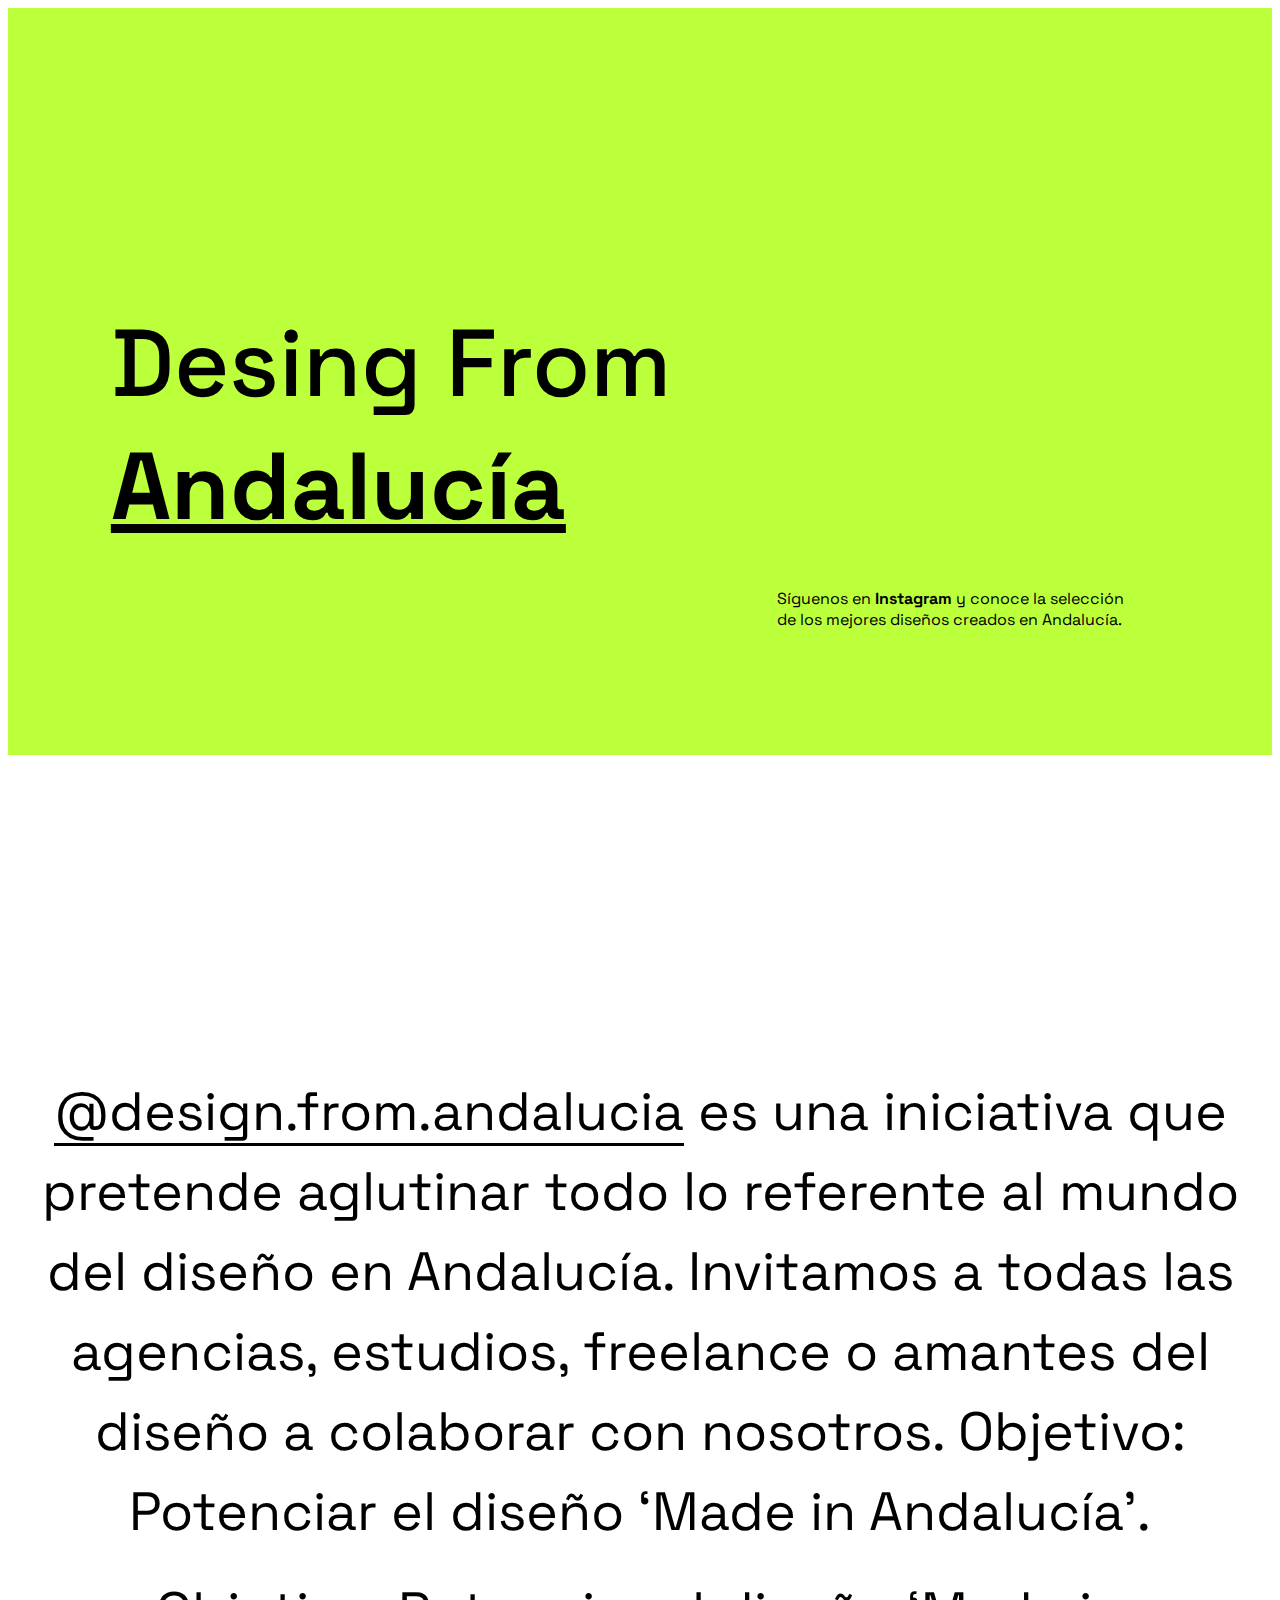
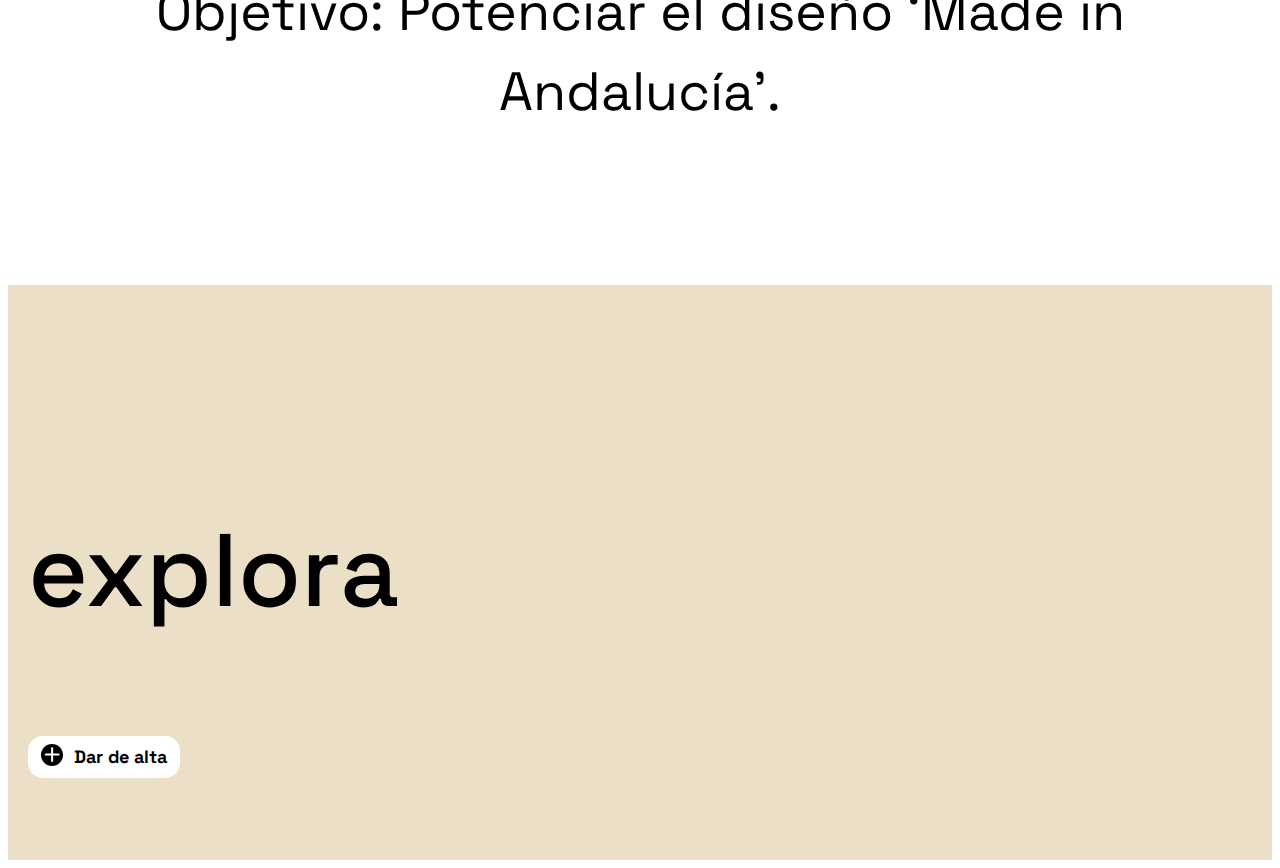
==== index.html @ 0bff81b1 "index adelanto" ====
<!DOCTYPE html>
<html lang="en">
  <head>
    <meta charset="UTF-8" />
    <meta name="viewport" content="width=device-width, initial-scale=1.0" />
    <title>Home</title>
    <!-- ?Fuentes -->
    <link rel="preconnect" href="https://fonts.googleapis.com" />
    <link rel="preconnect" href="https://fonts.gstatic.com" crossorigin />
    <link
      href="https://fonts.googleapis.com/css2?family=Space+Grotesk:wght@300;400;500;600;700&display=swap"
      rel="stylesheet"
    />
    <!-- ? -->

    <!-- *Styles (paginas por defecto) -->
    <link
      rel="stylesheet"
      id="wp-block-library-css"
      href="https://andalucia.design/wp-includes/css/dist/block-library/style.min.css?ver=6.2.2"
      media="all"
    />
    <link
      rel="stylesheet"
      id="classic-theme-styles-css"
      href="https://andalucia.design/wp-includes/css/classic-themes.min.css?ver=6.2.2"
      media="all"
    />
    <link
      rel="stylesheet"
      id="moove_gdpr_frontend-css"
      href="https://andalucia.design/wp-content/plugins/gdpr-cookie-compliance/dist/styles/gdpr-main-nf.css?ver=4.12.3"
      media="all"
    />
    <link
      rel="stylesheet"
      id="andalucia-design-style-css"
      href="https://andalucia.design/wp-content/themes/andalucia-design/style.css?ver=1.0.0"
      media="all"
    />

    <!-- *Styles (web cordoba) -->
    <link
      rel="stylesheet"
      id="SQ_franni-css"
      href="https://andalucia.design/wp-content/themes/andalucia-design/library/css/franni/franni.css?ver=1.0.0"
      media="all"
    />
    <link
      rel="stylesheet"
      id="SQ_jose-css"
      href="https://andalucia.design/wp-content/themes/andalucia-design/library/css/jose/jose.css?ver=1.0.0"
      media="all"
    />
    <link
      rel="stylesheet"
      id="SQ_juan-css"
      href="https://andalucia.design/wp-content/themes/andalucia-design/library/css/juan/juan.css?ver=1.0.0"
      media="all"
    />
  </head>

  <!-- *Styles(Genesis, Samuel) -->
  <link rel="stylesheet" href="./assets/css/style.css" />

  <body>
    <!-- *Samuel preguntar no me convence para hacer esto que se vea mejor -->
    <!-- !Juan integra el slider -->
    <section id="home-cabecera">
      <div class="container-banner">
        <div class="columnas-banner">
          <div class="content-titulos">
            <h1>
              Desing From
              <div class="zonas-banner">
                <a href="#">Andalucía</a>
                <!-- <a href="./Explora-listados.html">Andalucía</a> -->
              </div>
            </h1>
          </div>
          <div class="textos">
            <p>
              Síguenos en <strong>Instagram</strong> y conoce la selección de
              los mejores diseños creados en Andalucía.
            </p>
          </div>
        </div>

        <!-- !Plugins -->
      </div>
    </section>

    <section id="home-texto">
      <div class="container-slider-home">
        <div class="texto">
          <p>
            <a href="#">@design.from.andalucia</a> es una iniciativa que
            pretende aglutinar todo lo referente al mundo del diseño en
            Andalucía. Invitamos a todas las agencias, estudios, freelance o
            amantes del diseño a colaborar con nosotros. Objetivo: Potenciar el
            diseño ‘Made in Andalucía’.
          </p>

          <p>Objetivo: Potenciar el diseño ‘Made in Andalucía’.</p>
        </div>
      </div>
    </section>

    <section id="home-explora">
      <div class="container-explora">
        <div class="header-explora">
          <h3 class="title-explora">explora</h3>

          <button class="btn-explora">
            <span>
              <svg
                id="Grupo_432"
                data-name="Grupo 432"
                xmlns="http://www.w3.org/2000/svg"
                width="22"
                height="22"
                viewBox="0 0 22 22"
              >
                <circle
                  id="Elipse_31"
                  data-name="Elipse 31"
                  cx="11"
                  cy="11"
                  r="11"
                />
                <g
                  id="Grupo_414"
                  data-name="Grupo 414"
                  transform="translate(11.136 4.161) rotate(45)"
                >
                  <line
                    id="Línea_559"
                    data-name="Línea 559"
                    x2="9.113"
                    y2="9.113"
                    transform="translate(0 0)"
                    fill="none"
                    stroke="#fff"
                    stroke-linecap="round"
                    stroke-width="2"
                  />
                  <g
                    id="Grupo_387"
                    data-name="Grupo 387"
                    transform="translate(0 9.113) rotate(-90)"
                  >
                    <line
                      id="Línea_560"
                      data-name="Línea 560"
                      x2="9.113"
                      y2="9.113"
                      fill="none"
                      stroke="#fff"
                      stroke-linecap="round"
                      stroke-width="2"
                    />
                  </g>
                </g>
              </svg>
            </span>
            <a href="#"> Dar de alta </a>
          </button>
        </div>
      </div>
    </section>
    <section id="home-eventos"></section>
    <section id="home-proyect"></section>
    <footer id="footer"></footer>
  </body>
</html>
---- assets/css/style.css ----
section#home-cabecera {
  background-image: -webkit-gradient(linear, left top, left bottom, color-stop(83%, #bcff3b), color-stop(33%, white));
  background-image: linear-gradient(#bcff3b 83%, white 33%);
  width: 100%;
  min-height: 900px;
}
@media screen and (max-width: 672px) {
  section#home-cabecera {
    min-height: 500px;
  }
}
section#home-cabecera .container-banner {
  max-width: 1263px;
  padding-left: 20px;
  padding-right: 20px;
  margin: auto;
}
section#home-cabecera .container-banner .columnas-banner {
  padding-top: 156px;
  display: -webkit-box;
  display: -ms-flexbox;
  display: flex;
  -webkit-box-pack: center;
      -ms-flex-pack: center;
          justify-content: center;
  gap: 54.1px;
  -webkit-box-align: end;
      -ms-flex-align: end;
          align-items: end;
  min-height: 466px;
}
@media screen and (max-width: 1021px) {
  section#home-cabecera .container-banner .columnas-banner {
    -ms-flex-wrap: wrap;
        flex-wrap: wrap;
    -webkit-box-pack: start;
        -ms-flex-pack: start;
            justify-content: start;
    gap: 0px;
    -webkit-box-align: center;
        -ms-flex-align: center;
            align-items: center;
  }
}
@media screen and (max-width: 672px) {
  section#home-cabecera .container-banner .columnas-banner {
    padding-top: 100px;
    min-height: 400px;
  }
}
@media screen and (max-width: 472px) {
  section#home-cabecera .container-banner .columnas-banner {
    min-height: 350px;
  }
}
section#home-cabecera .container-banner .columnas-banner .content-titulos {
  max-width: 643px;
  width: 50%;
  margin-bottom: 90px;
}
@media screen and (max-width: 1186px) {
  section#home-cabecera .container-banner .columnas-banner .content-titulos {
    width: 100%;
    max-width: 600px;
  }
}
@media screen and (max-width: 1021px) {
  section#home-cabecera .container-banner .columnas-banner .content-titulos {
    margin-bottom: 0;
  }
}
section#home-cabecera .container-banner .columnas-banner .content-titulos h1 {
  font-family: "Space Grotesk";
  font-size: 95px;
  font-weight: 500;
  line-height: 113%;
  margin-bottom: 0;
  margin-top: 0;
}
@media screen and (max-width: 1207px) {
  section#home-cabecera .container-banner .columnas-banner .content-titulos h1 {
    font-size: 80px;
  }
}
@media screen and (max-width: 672px) {
  section#home-cabecera .container-banner .columnas-banner .content-titulos h1 {
    font-size: 50px;
  }
}
section#home-cabecera .container-banner .columnas-banner .content-titulos h1 .zonas-banner {
  margin-top: 15px;
}
section#home-cabecera .container-banner .columnas-banner .content-titulos h1 .zonas-banner a {
  font-weight: bold;
  color: #000000;
}
section#home-cabecera .container-banner .columnas-banner .textos {
  padding-right: 25px;
  width: 30%;
  max-width: 523px;
}
@media screen and (max-width: 1186px) {
  section#home-cabecera .container-banner .columnas-banner .textos {
    width: 100%;
    max-width: 365px;
  }
}
@media screen and (max-width: 1021px) {
  section#home-cabecera .container-banner .columnas-banner .textos {
    margin-left: auto;
  }
}
section#home-cabecera .container-banner .columnas-banner .textos > p {
  margin: 0;
  font-family: "Space Grotesk";
  color: #000000;
}
section#home-explora {
  background-color: #ebe0c7;
  padding-top: 121px;
  padding-bottom: 82.06px;
}
section#home-explora .container-explora {
  max-width: 1358px;
  margin: auto;
  padding-left: 20px;
  padding-right: 20px;
}
section#home-explora .container-explora .header-explora .title-explora {
  color: black;
  line-height: 123.6px;
  font-family: "Space Grotesk";
  font-size: 103px;
  font-weight: 500;
  text-align: start;
}
section#home-explora .container-explora .header-explora .btn-explora {
  max-width: 200px;
  height: 42.55px;
  border-radius: 15px;
  background-color: white;
  padding: 9px 13px;
  -webkit-transition: 0.5s all;
  transition: 0.5s all;
  border: 0;
  display: -webkit-box;
  display: -ms-flexbox;
  display: flex;
  -webkit-box-align: center;
      -ms-flex-align: center;
          align-items: center;
  gap: 10.5px;
}
section#home-explora .container-explora .header-explora .btn-explora a {
  font-family: "Space Grotesk";
  font-weight: bold;
  font-size: 18px;
  background-color: transparent;
  width: 100%;
  text-decoration: none;
  display: block;
  color: black;
}
section#home-explora .container-explora .header-explora .btn-explora:hover {
  border: 0;
  background-color: black;
}
section#home-explora .container-explora .header-explora .btn-explora:hover a {
  color: white;
}
section#home-explora .container-explora .header-explora .btn-explora:hover svg {
  fill: white;
}
section#home-explora .container-explora .header-explora .btn-explora:hover svg line {
  stroke: black;
}
section#home-texto {
  padding-top: 164px;
  padding-bottom: 153px;
}
section#home-texto .container-slider-home {
  max-width: 1358px;
  margin: auto;
  padding-left: 20px;
  padding-right: 20px;
}
section#home-texto .container-slider-home .texto > p {
  margin: 0;
  line-height: 80px;
  font-size: 54px;
  color: black;
  font-family: "Space Grotesk";
}
@media screen and (max-width: 1310px) {
  section#home-texto .container-slider-home .texto > p {
    text-align: center;
  }
}
@media screen and (max-width: 700px) {
  section#home-texto .container-slider-home .texto > p {
    font-size: 30px;
    line-height: 50px;
  }
}
@media screen and (max-width: 400px) {
  section#home-texto .container-slider-home .texto > p {
    font-size: 20px;
    line-height: 30px;
  }
}
section#home-texto .container-slider-home .texto > p:last-child {
  margin-top: 20px;
}
@media screen and (max-width: 400px) {
  section#home-texto .container-slider-home .texto > p:last-child {
    margin-top: 0;
  }
}
section#home-texto .container-slider-home .texto > p > a {
  position: relative;
  text-decoration: none;
  color: black;
}
section#home-texto .container-slider-home .texto > p > a::before {
  content: "";
  width: 100%;
  position: absolute;
  bottom: 0;
  left: 0;
  right: 0;
  border-bottom: 3px solid black;
}
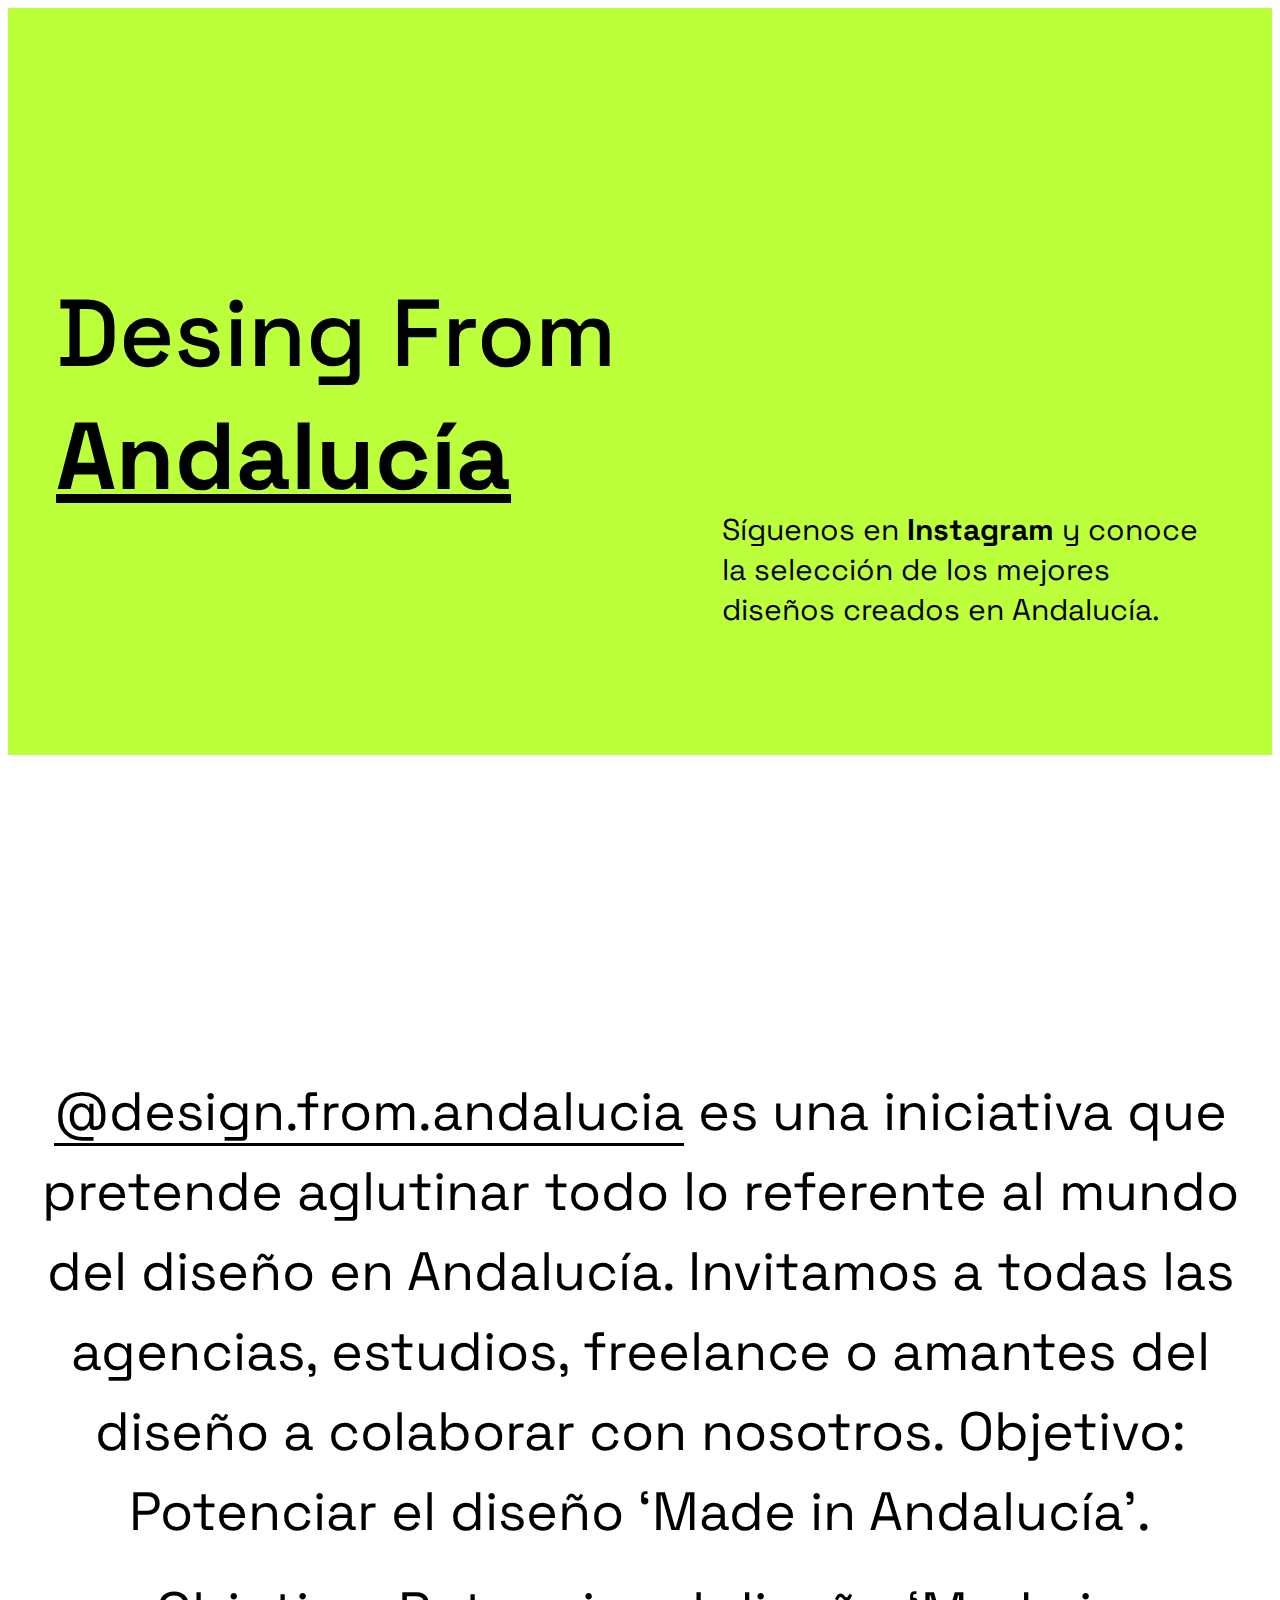
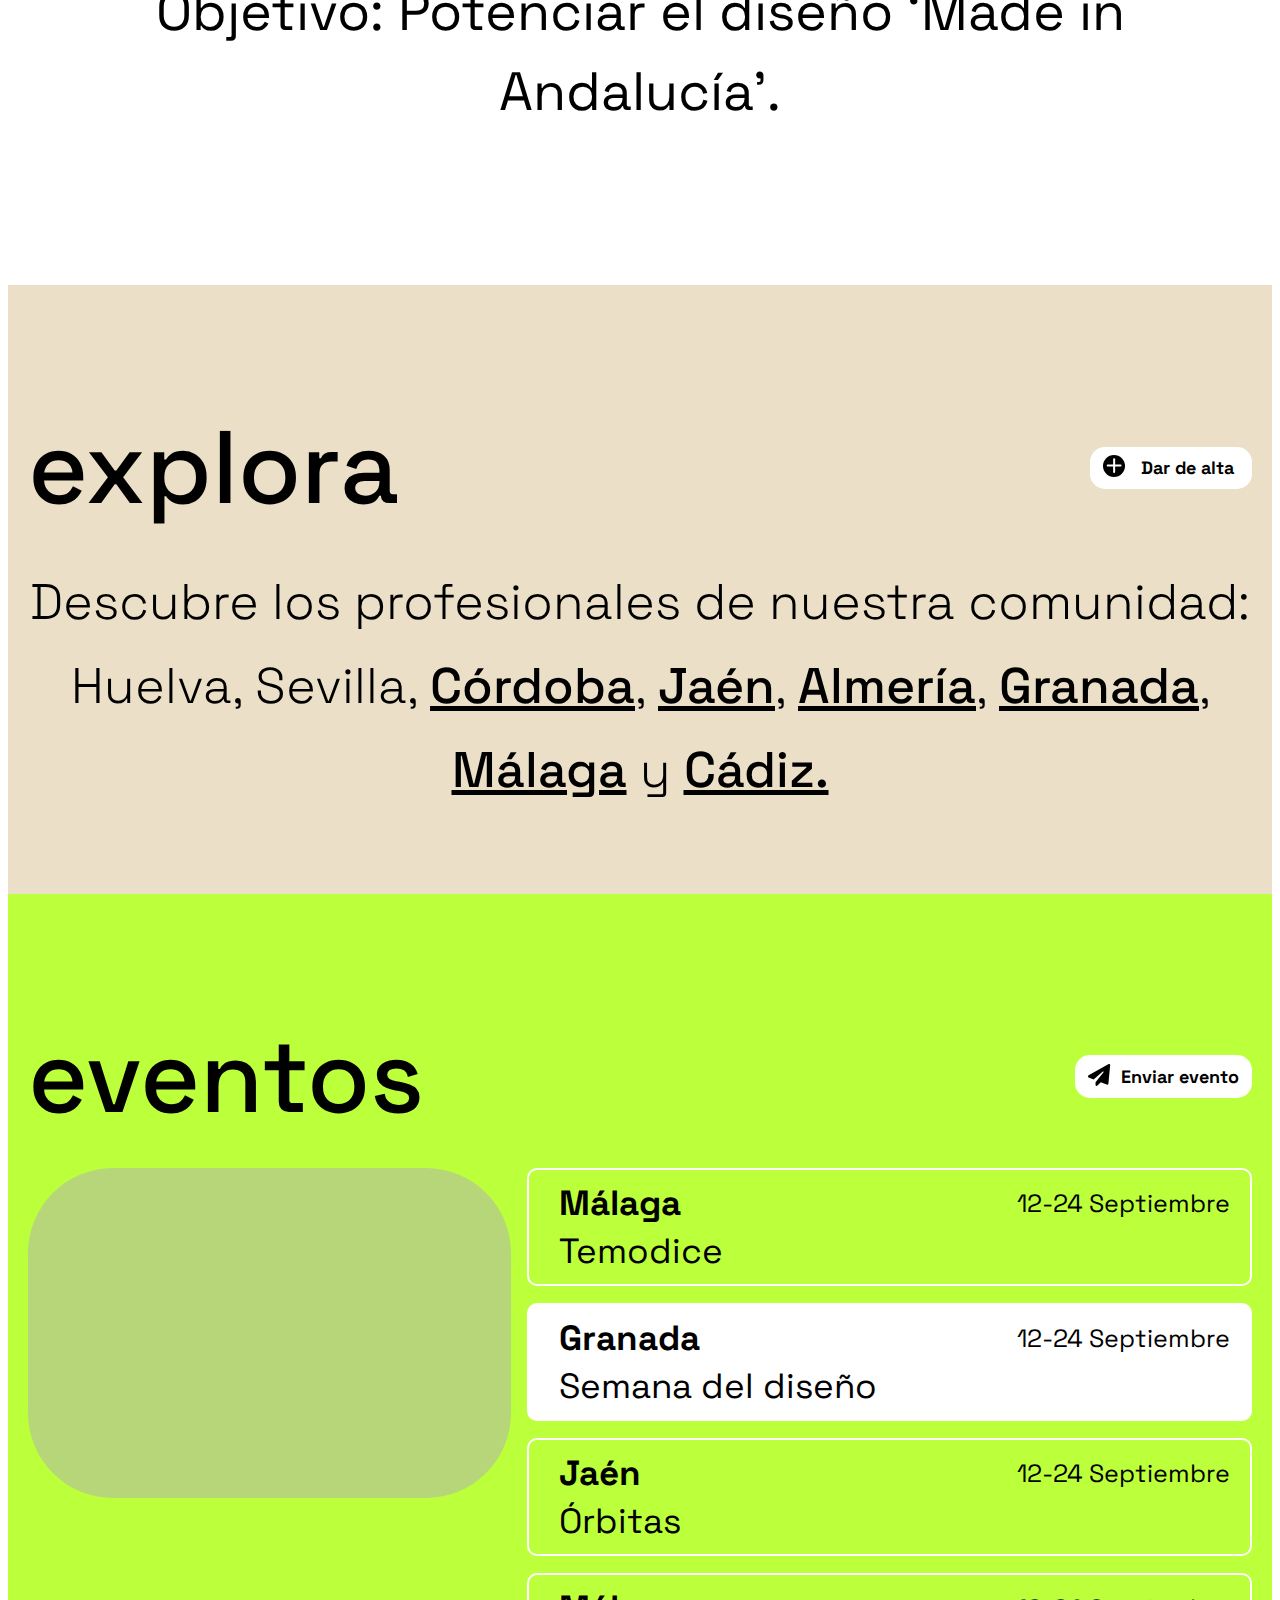
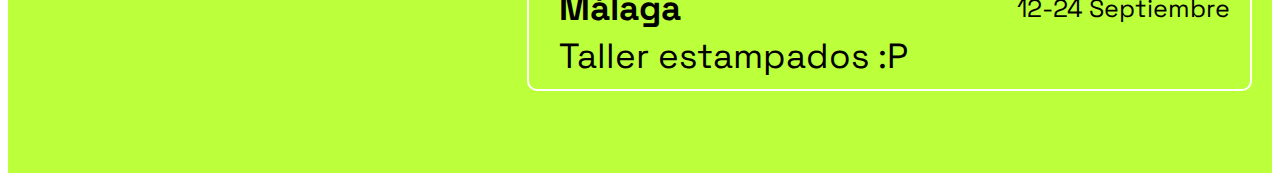
==== commit 36328a4f: "displey none" ====
--- a/index.html
+++ b/index.html
@@ -109,7 +109,7 @@
     <section id="home-explora">
       <div class="container-explora">
         <div class="header-explora">
-          <h3 class="title-explora">explora</h3>
+          <h3 class="title-explora"><a href="#">explora</a></h3>
 
           <button class="btn-explora">
             <span>
@@ -166,10 +166,114 @@
             <a href="#"> Dar de alta </a>
           </button>
         </div>
-      </div>
-    </section>
-    <section id="home-eventos"></section>
+
+        <div class="texto">
+          <p>
+            Descubre los profesionales de nuestra comunidad: Huelva, Sevilla,
+            <a href="#">Córdoba</a>, <a href="#">Jaén</a>,
+            <a href="#">Almería</a>, <a href="#">Granada</a>,
+            <a href="#">Málaga</a> y
+            <a href="#">Cádiz.</a>
+          </p>
+        </div>
+      </div>
+    </section>
+
+    <section id="home-eventos">
+      <div class="container-event">
+        <!-- !Baje los botones en movil porque hace scroll :/ -->
+        <div class="header-evento">
+          <h3 class="title-evento"><a href="#">eventos</a></h3>
+
+          <button class="btn-evento">
+            <span
+              ><svg
+                xmlns="http://www.w3.org/2000/svg"
+                width="22.193"
+                height="21.934"
+                viewBox="0 0 22.193 21.934"
+              >
+                <path
+                  id="Trazado_75"
+                  data-name="Trazado 75"
+                  d="M1503.876,3421.743a.512.512,0,0,0-.734-.706l-9.174,7.8-4.844-1.874a1.178,1.178,0,0,1-.138-2.138l20.111-11.266a.992.992,0,0,1,1.458.967l-1.764,18.389a1.217,1.217,0,0,1-1.666,1.016l-5.9-2.283-3.7,3.469a.956.956,0,0,1-1.609-.706v-2.724Z"
+                  transform="translate(-1488.367 -3413.446)"
+                />
+              </svg>
+            </span>
+            <a href="#">Enviar evento</a>
+          </button>
+        </div>
+
+        <!-- !Nota no agarra el displey none y mi navegador probar en otro -->
+        <div class="info-noticias">
+          <div class="column-one">
+            <div class="content-img">
+              <img src="./assets/img/home/telmodices.png" alt="" />
+            </div>
+          </div>
+
+          <div class="column-two">
+            <div class="lista">
+              <a class="item" href="#">
+                <div class="textos">
+                  <p>Málaga</p>
+                  <span>Temodice</span>
+                </div>
+                <div class="date">
+                  <span>12-24 Septiembre</span>
+                </div>
+              </a>
+              <a class="item active" href="#">
+                <div class="textos">
+                  <p>Granada</p>
+                  <span>Semana del diseño</span>
+                </div>
+                <div class="date">
+                  <span>12-24 Septiembre</span>
+                </div>
+              </a>
+              <a class="item" href="#">
+                <div class="textos">
+                  <p>Jaén</p>
+                  <span>Órbitas</span>
+                </div>
+                <div class="date">
+                  <span>12-24 Septiembre</span>
+                </div>
+              </a>
+              <a class="item" href="#">
+                <div class="textos">
+                  <p>Málaga</p>
+                  <span>Taller estampados :P</span>
+                </div>
+                <div class="date">
+                  <span>12-24 Septiembre</span>
+                </div>
+              </a>
+            </div>
+          </div>
+        </div>
+      </div>
+    </section>
     <section id="home-proyect"></section>
     <footer id="footer"></footer>
+
+    <!-- *Scrip info-noticias[eventos] -->
+    <script>
+      function removeClassList(nodeList, classRem) {
+        Array.from(nodeList).forEach((elem) => {
+          elem.classList.remove(classRem);
+        });
+      }
+      // Funcion para remover las clase active
+
+      const itemLista = document.querySelectorAll(".item");
+      console.log(itemLista);
+      // *Señalamos todos los elementos. que tenga la palabra item
+
+      // (function () {
+      // })
+    </script>
   </body>
 </html>
--- a/assets/css/style.css
+++ b/assets/css/style.css
@@ -6,7 +6,7 @@
 }
 @media screen and (max-width: 672px) {
   section#home-cabecera {
-    min-height: 500px;
+    min-height: 600px;
   }
 }
 section#home-cabecera .container-banner {
@@ -29,7 +29,7 @@
           align-items: end;
   min-height: 466px;
 }
-@media screen and (max-width: 1021px) {
+@media screen and (max-width: 1046px) {
   section#home-cabecera .container-banner .columnas-banner {
     -ms-flex-wrap: wrap;
         flex-wrap: wrap;
@@ -56,7 +56,7 @@
 section#home-cabecera .container-banner .columnas-banner .content-titulos {
   max-width: 643px;
   width: 50%;
-  margin-bottom: 90px;
+  margin-bottom: 120px;
 }
 @media screen and (max-width: 1186px) {
   section#home-cabecera .container-banner .columnas-banner .content-titulos {
@@ -64,9 +64,9 @@
     max-width: 600px;
   }
 }
-@media screen and (max-width: 1021px) {
+@media screen and (max-width: 1046px) {
   section#home-cabecera .container-banner .columnas-banner .content-titulos {
-    margin-bottom: 0;
+    margin-bottom: 40px;
   }
 }
 section#home-cabecera .container-banner .columnas-banner .content-titulos h1 {
@@ -95,47 +95,99 @@
   color: #000000;
 }
 section#home-cabecera .container-banner .columnas-banner .textos {
-  padding-right: 25px;
-  width: 30%;
+  width: 41%;
   max-width: 523px;
 }
 @media screen and (max-width: 1186px) {
   section#home-cabecera .container-banner .columnas-banner .textos {
     width: 100%;
-    max-width: 365px;
-  }
-}
-@media screen and (max-width: 1021px) {
+    max-width: 450px;
+  }
+}
+@media screen and (max-width: 1046px) {
   section#home-cabecera .container-banner .columnas-banner .textos {
     margin-left: auto;
   }
 }
 section#home-cabecera .container-banner .columnas-banner .textos > p {
-  margin: 0;
-  font-family: "Space Grotesk";
-  color: #000000;
-}
-section#home-explora {
-  background-color: #ebe0c7;
+  line-height: 40px;
+  font-size: 30px;
+  margin: 0;
+  font-family: "Space Grotesk";
+  color: #000000;
+}
+@media screen and (max-width: 500px) {
+  section#home-cabecera .container-banner .columnas-banner .textos > p {
+    font-size: 20px;
+    line-height: 28px;
+  }
+}
+section#home-eventos {
+  background-color: #bcff3b;
+  padding-bottom: 82.06px;
   padding-top: 121px;
-  padding-bottom: 82.06px;
-}
-section#home-explora .container-explora {
+}
+@media screen and (max-width: 800px) {
+  section#home-eventos {
+    padding-top: 15.5px;
+    padding-bottom: 42.03px;
+  }
+}
+section#home-eventos .container-event {
   max-width: 1358px;
   margin: auto;
   padding-left: 20px;
   padding-right: 20px;
 }
-section#home-explora .container-explora .header-explora .title-explora {
-  color: black;
+section#home-eventos .container-event .header-evento {
+  margin-bottom: 30px;
+  display: -webkit-box;
+  display: -ms-flexbox;
+  display: flex;
+  -webkit-box-pack: justify;
+      -ms-flex-pack: justify;
+          justify-content: space-between;
+  -webkit-box-align: center;
+      -ms-flex-align: center;
+          align-items: center;
+}
+@media screen and (max-width: 431px) {
+  section#home-eventos .container-event .header-evento {
+    -webkit-box-orient: vertical;
+    -webkit-box-direction: normal;
+        -ms-flex-direction: column;
+            flex-direction: column;
+  }
+}
+section#home-eventos .container-event .header-evento .title-evento {
   line-height: 123.6px;
   font-family: "Space Grotesk";
   font-size: 103px;
   font-weight: 500;
   text-align: start;
-}
-section#home-explora .container-explora .header-explora .btn-explora {
-  max-width: 200px;
+  margin: 0;
+}
+@media screen and (max-width: 800px) {
+  section#home-eventos .container-event .header-evento .title-evento {
+    font-size: 90px;
+  }
+}
+@media screen and (max-width: 752px) {
+  section#home-eventos .container-event .header-evento .title-evento {
+    font-size: 70px;
+  }
+}
+@media screen and (max-width: 610px) {
+  section#home-eventos .container-event .header-evento .title-evento {
+    font-size: 40px;
+  }
+}
+section#home-eventos .container-event .header-evento .title-evento a {
+  text-decoration: none;
+  color: black;
+}
+section#home-eventos .container-event .header-evento .btn-evento {
+  min-width: 162px;
   height: 42.55px;
   border-radius: 15px;
   background-color: white;
@@ -151,7 +203,12 @@
           align-items: center;
   gap: 10.5px;
 }
-section#home-explora .container-explora .header-explora .btn-explora a {
+@media screen and (max-width: 610px) {
+  section#home-eventos .container-event .header-evento .btn-evento {
+    height: 50px;
+  }
+}
+section#home-eventos .container-event .header-evento .btn-evento a {
   font-family: "Space Grotesk";
   font-weight: bold;
   font-size: 18px;
@@ -161,6 +218,205 @@
   display: block;
   color: black;
 }
+section#home-eventos .container-event .header-evento .btn-evento:hover {
+  border: 0;
+  background-color: black;
+}
+section#home-eventos .container-event .header-evento .btn-evento:hover a {
+  color: white;
+}
+section#home-eventos .container-event .header-evento .btn-evento:hover svg {
+  fill: white;
+}
+section#home-eventos .container-event .header-evento .btn-evento:hover svg line {
+  stroke: black;
+}
+section#home-eventos .container-event .info-noticias {
+  display: -webkit-box;
+  display: -ms-flexbox;
+  display: flex;
+  gap: 16px;
+  max-height: 538px;
+}
+section#home-eventos .container-event .info-noticias .column-one {
+  height: 100%;
+  width: 40%;
+}
+@media screen and (max-width: 1000px) {
+  section#home-eventos .container-event .info-noticias .column-one {
+    display: none !important;
+  }
+}
+section#home-eventos .container-event .info-noticias .column-one .content-img {
+  max-width: 538px;
+  min-height: 330px;
+  border-radius: 85px;
+  background-color: #b3b2b288;
+}
+section#home-eventos .container-event .info-noticias .column-one .content-img img {
+  width: 100%;
+}
+section#home-eventos .container-event .info-noticias .column-two {
+  width: 60%;
+}
+@media screen and (max-width: 977px) {
+  section#home-eventos .container-event .info-noticias .column-two {
+    width: 100%;
+  }
+}
+section#home-eventos .container-event .info-noticias .column-two .lista {
+  display: -webkit-box;
+  display: -ms-flexbox;
+  display: flex;
+  gap: 17px;
+  -webkit-box-orient: vertical;
+  -webkit-box-direction: normal;
+      -ms-flex-direction: column;
+          flex-direction: column;
+}
+section#home-eventos .container-event .info-noticias .column-two .lista .item {
+  display: block;
+  text-decoration: none;
+  padding: 9px 20px 9px 30px;
+  border: 2px solid #ffffff;
+  border-radius: 10px;
+  display: -webkit-box;
+  display: -ms-flexbox;
+  display: flex;
+  -webkit-box-align: start;
+      -ms-flex-align: start;
+          align-items: start;
+  -webkit-box-pack: justify;
+      -ms-flex-pack: justify;
+          justify-content: space-between;
+  -webkit-transition: 0.5s all;
+  transition: 0.5s all;
+}
+section#home-eventos .container-event .info-noticias .column-two .lista .item .textos p {
+  font-family: "Space Grotesk";
+  font-size: 35px;
+  font-weight: bold;
+  text-align: left;
+  line-height: 48px;
+  letter-spacing: 0px;
+  color: #000000;
+  margin: 0;
+}
+section#home-eventos .container-event .info-noticias .column-two .lista .item .textos > span {
+  margin: 0;
+  font-family: "Space Grotesk";
+  font-size: 35px;
+  font-weight: normal;
+  text-align: left;
+  line-height: 48px;
+  letter-spacing: 0px;
+  color: #000000;
+}
+section#home-eventos .container-event .info-noticias .column-two .lista .item .date > span {
+  font-family: "Space Grotesk";
+  font-size: 25px;
+  font-weight: normal;
+  text-align: right;
+  line-height: 48px;
+  letter-spacing: 0px;
+  color: #000000;
+}
+section#home-eventos .container-event .info-noticias .column-two .lista .item.active {
+  background-color: #ffffff;
+}
+section#home-explora {
+  background-color: #ebe0c7;
+  padding-bottom: 82.06px;
+  padding-top: 121px;
+}
+@media screen and (max-width: 800px) {
+  section#home-explora {
+    padding-top: 15.5px;
+    padding-bottom: 42.03px;
+  }
+}
+section#home-explora .container-explora {
+  max-width: 1358px;
+  margin: auto;
+  padding-left: 20px;
+  padding-right: 20px;
+}
+section#home-explora .container-explora .header-explora {
+  margin-bottom: 30px;
+  display: -webkit-box;
+  display: -ms-flexbox;
+  display: flex;
+  -webkit-box-pack: justify;
+      -ms-flex-pack: justify;
+          justify-content: space-between;
+  -webkit-box-align: center;
+      -ms-flex-align: center;
+          align-items: center;
+}
+@media screen and (max-width: 610px) {
+  section#home-explora .container-explora .header-explora {
+    margin-bottom: 0;
+  }
+}
+section#home-explora .container-explora .header-explora .title-explora {
+  line-height: 123.6px;
+  font-family: "Space Grotesk";
+  font-size: 103px;
+  font-weight: 500;
+  text-align: start;
+  margin: 0;
+}
+@media screen and (max-width: 800px) {
+  section#home-explora .container-explora .header-explora .title-explora {
+    font-size: 90px;
+  }
+}
+@media screen and (max-width: 752px) {
+  section#home-explora .container-explora .header-explora .title-explora {
+    font-size: 70px;
+  }
+}
+@media screen and (max-width: 610px) {
+  section#home-explora .container-explora .header-explora .title-explora {
+    font-size: 40px;
+  }
+}
+section#home-explora .container-explora .header-explora .title-explora a {
+  color: black;
+  text-decoration: none;
+}
+section#home-explora .container-explora .header-explora .btn-explora {
+  min-width: 162px;
+  height: 42.55px;
+  border-radius: 15px;
+  background-color: white;
+  padding: 9px 13px;
+  -webkit-transition: 0.5s all;
+  transition: 0.5s all;
+  border: 0;
+  display: -webkit-box;
+  display: -ms-flexbox;
+  display: flex;
+  -webkit-box-align: center;
+      -ms-flex-align: center;
+          align-items: center;
+  gap: 10.5px;
+}
+@media screen and (max-width: 610px) {
+  section#home-explora .container-explora .header-explora .btn-explora {
+    height: 50px;
+  }
+}
+section#home-explora .container-explora .header-explora .btn-explora a {
+  font-family: "Space Grotesk";
+  font-weight: bold;
+  font-size: 18px;
+  background-color: transparent;
+  width: 100%;
+  text-decoration: none;
+  display: block;
+  color: black;
+}
 section#home-explora .container-explora .header-explora .btn-explora:hover {
   border: 0;
   background-color: black;
@@ -173,6 +429,29 @@
 }
 section#home-explora .container-explora .header-explora .btn-explora:hover svg line {
   stroke: black;
+}
+@media screen and (max-width: 1310px) {
+  section#home-explora .container-explora .texto {
+    text-align: center;
+  }
+}
+section#home-explora .container-explora .texto > p {
+  font-size: 50px;
+  font-weight: lighter;
+  font-family: "Space Grotesk";
+  line-height: 84px;
+  margin: 0;
+  color: black;
+}
+@media screen and (max-width: 610px) {
+  section#home-explora .container-explora .texto > p {
+    font-size: 20px;
+    line-height: 30px;
+  }
+}
+section#home-explora .container-explora .texto > p a {
+  font-weight: 500;
+  color: black;
 }
 section#home-texto {
   padding-top: 164px;
@@ -230,3 +509,140 @@
   right: 0;
   border-bottom: 3px solid black;
 }
+section#AND_shop .container {
+  max-width: 1360.08px;
+  margin: auto;
+  padding-left: 20px;
+  padding-right: 20px;
+}
+section#AND_shop .container .content-col {
+  display: -ms-grid;
+  display: grid;
+  -ms-grid-columns: 1fr 19.92px 1fr;
+  grid-template-columns: repeat(2, 1fr);
+  gap: 19.92px;
+}
+section#AND_shop .container .content-col .col.first .titulo {
+  margin: 0;
+  margin-bottom: 29px;
+  text-align: left;
+  font: normal normal medium 95px/133px Space Grotesk;
+  letter-spacing: 0px;
+  color: #000000;
+}
+section#AND_shop .container .content-col .col.second img {
+  width: 100%;
+}
+section#AND_shop .container .content-btns {
+  display: -webkit-box;
+  display: -ms-flexbox;
+  display: flex;
+  gap: 15.83px;
+}
+section#AND_shop .container .content-btns .btn {
+  cursor: pointer;
+  border-radius: 10px;
+  opacity: 1;
+  font: normal normal normal;
+}
+section#AND_shop .container .content-btns .btn.black {
+  background: #000000 0% 0% no-repeat padding-box;
+  color: white;
+}
+section#AND_shop .container .content-btns .btn.green {
+  color: #000000;
+  background-color: #bcff3b !important;
+}
+section#AND_shop .container .content-products {
+  padding-top: 110px;
+  display: -ms-grid;
+  display: grid;
+  -ms-grid-columns: 1fr 19.92px 1fr 19.92px 1fr 19.92px 1fr;
+  grid-template-columns: repeat(4, 1fr);
+  gap: 19.92px;
+  width: 100%;
+}
+@media screen and (max-width: 1200px) {
+  section#AND_shop .container .content-products {
+    -ms-grid-columns: (1fr)[3];
+    grid-template-columns: repeat(3, 1fr);
+  }
+}
+@media screen and (max-width: 950px) {
+  section#AND_shop .container .content-products {
+    -ms-grid-columns: (1fr)[2];
+    grid-template-columns: repeat(2, 1fr);
+  }
+}
+section#AND_shop .container .content-products .card {
+  min-height: 391px;
+}
+@media screen and (max-width: 500px) {
+  section#AND_shop .container .content-products .card {
+    min-height: -webkit-fit-content;
+    min-height: -moz-fit-content;
+    min-height: fit-content;
+  }
+}
+section#AND_shop .container .content-products .card .header {
+  width: 100%;
+  height: 302px;
+  background-color: #b3b2b288;
+  border-radius: 20px;
+  position: relative;
+}
+@media screen and (max-width: 500px) {
+  section#AND_shop .container .content-products .card .header {
+    height: 200px;
+  }
+}
+section#AND_shop .container .content-products .card .header .img-product {
+  width: 100%;
+  height: 100%;
+  -o-object-fit: cover;
+     object-fit: cover;
+  border-radius: 20px;
+}
+section#AND_shop .container .content-products .card .header .img-flotante {
+  position: absolute;
+  bottom: 0;
+  left: 0;
+  -webkit-transform: translateY(50%);
+          transform: translateY(50%);
+}
+section#AND_shop .container .content-products .card .body {
+  padding-top: 16px;
+  padding-bottom: 16px;
+}
+section#AND_shop .container .content-products .card .body .price {
+  margin: 0;
+  text-align: right;
+  font: normal normal bold 25px/35px Space Grotesk;
+  letter-spacing: 0px;
+  color: #000000;
+}
+section#AND_shop .container .content-products .card .body .name {
+  margin: 0;
+  text-align: left;
+  letter-spacing: 0px;
+  font-weight: medium;
+  font-family: "Space Grotesk";
+  font-size: 22px;
+  color: #000000;
+}
+@media screen and (min-width: 1200px) {
+  section#AND_shop .container .content-products .card.big {
+    grid-column: auto / span 2;
+    grid-row: auto / span 2;
+  }
+  section#AND_shop .container .content-products .card.big .header {
+    height: 715.92px;
+  }
+  section#AND_shop .container .content-products .card.big .header .img-flotante {
+    position: absolute;
+    bottom: 0;
+    left: 0;
+    -webkit-transform: translateY(50%);
+            transform: translateY(50%);
+  }
+}
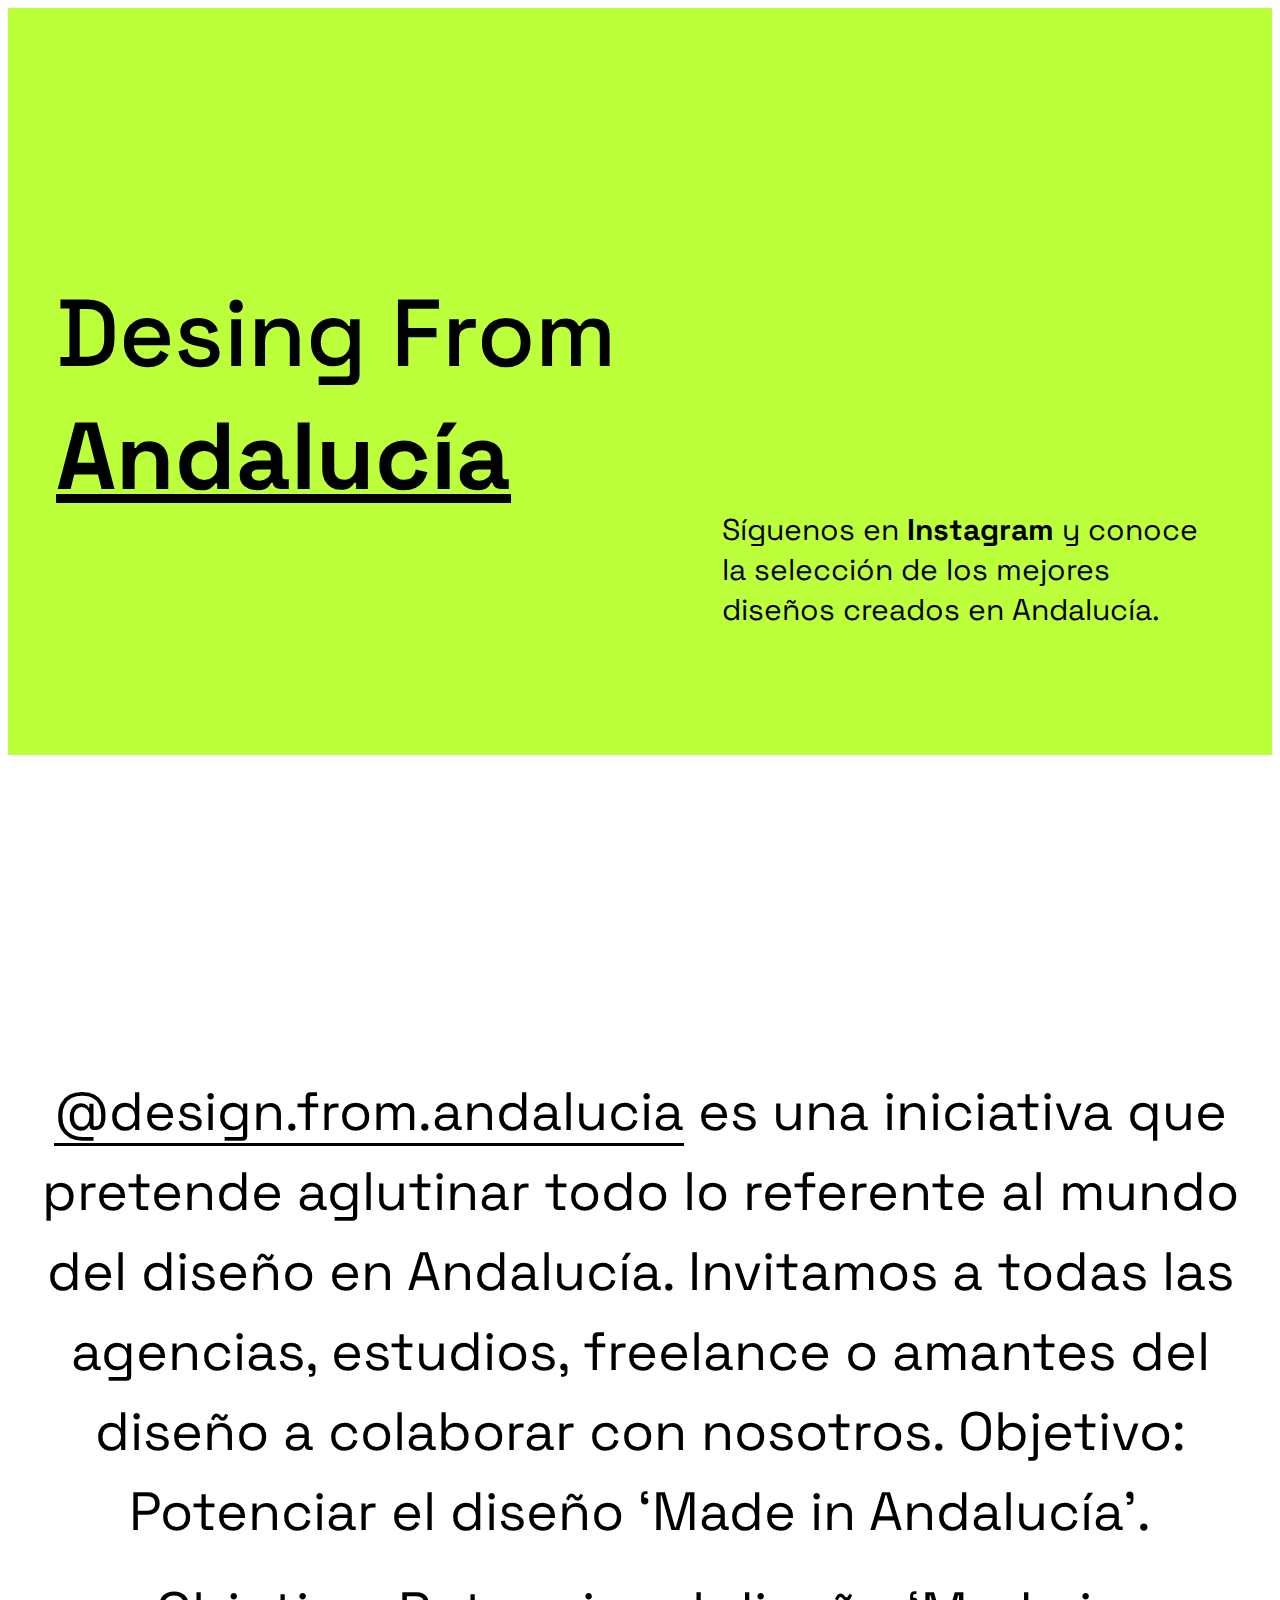
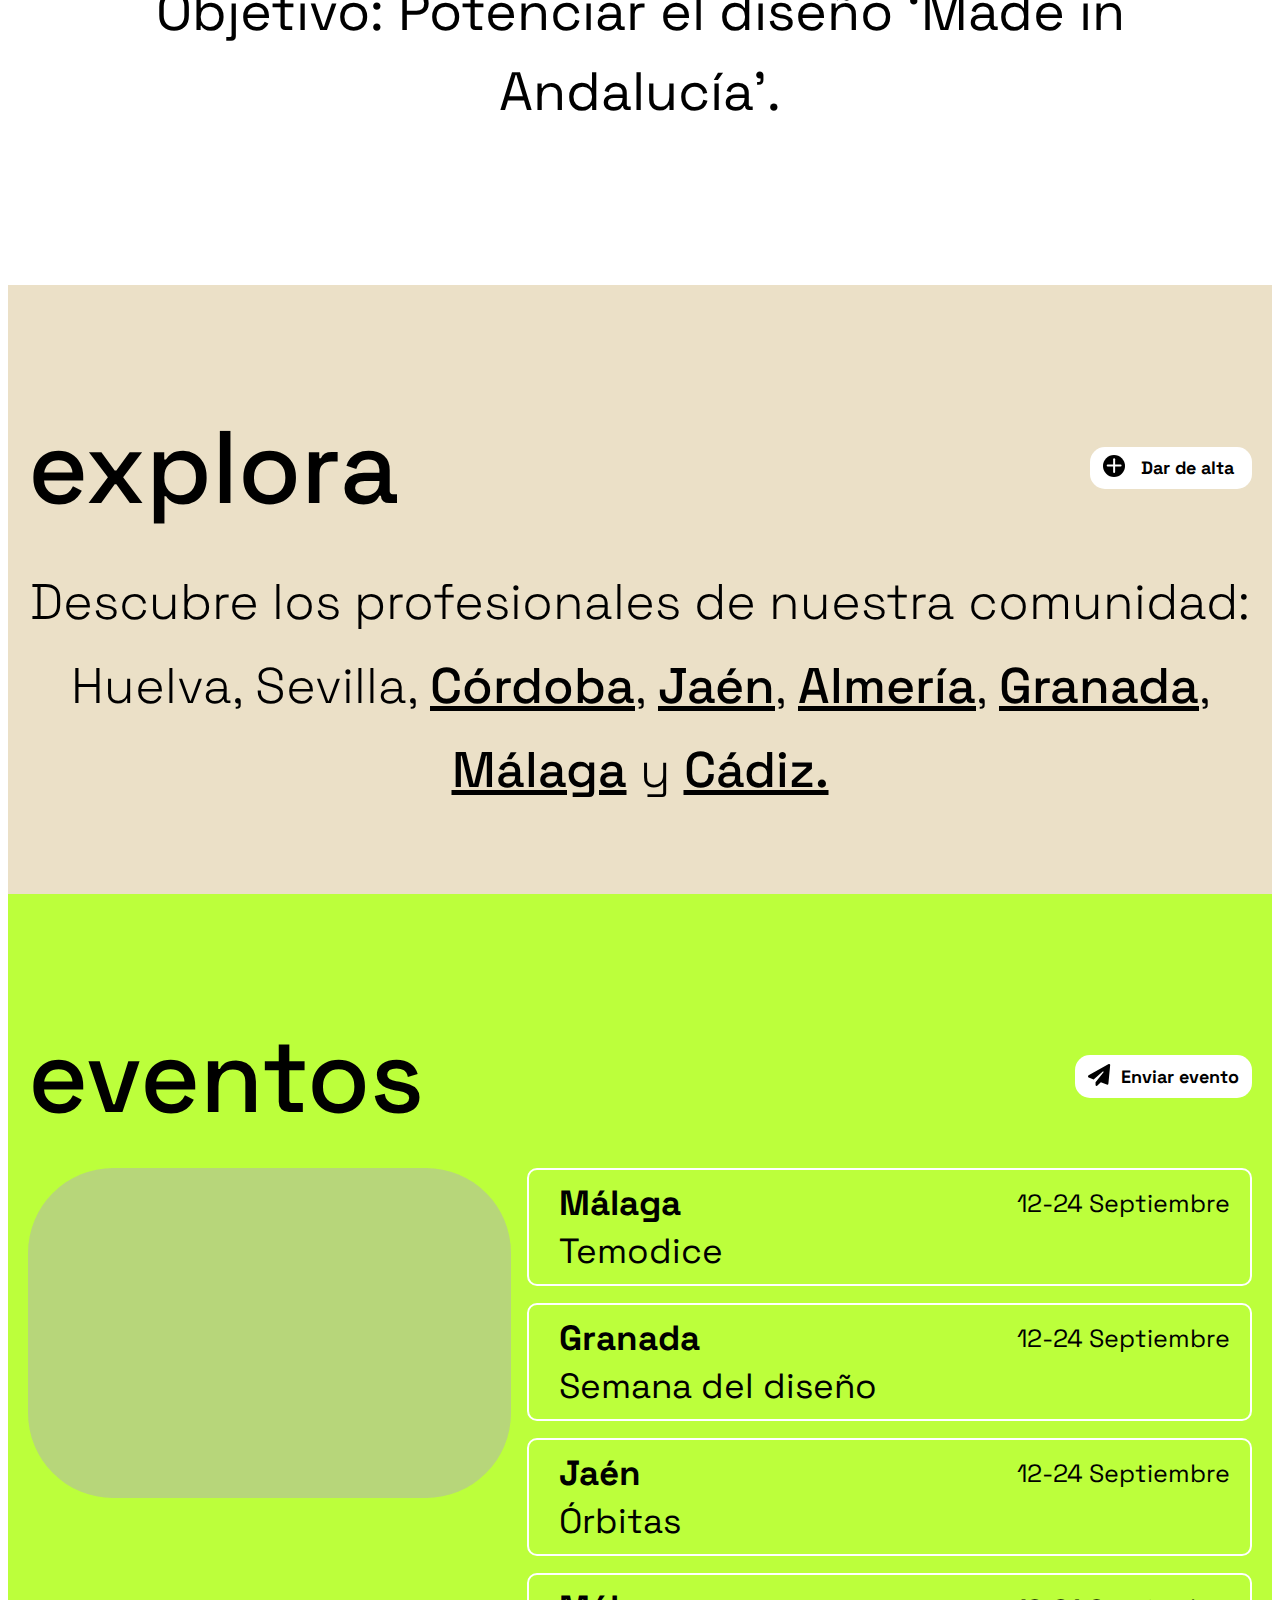
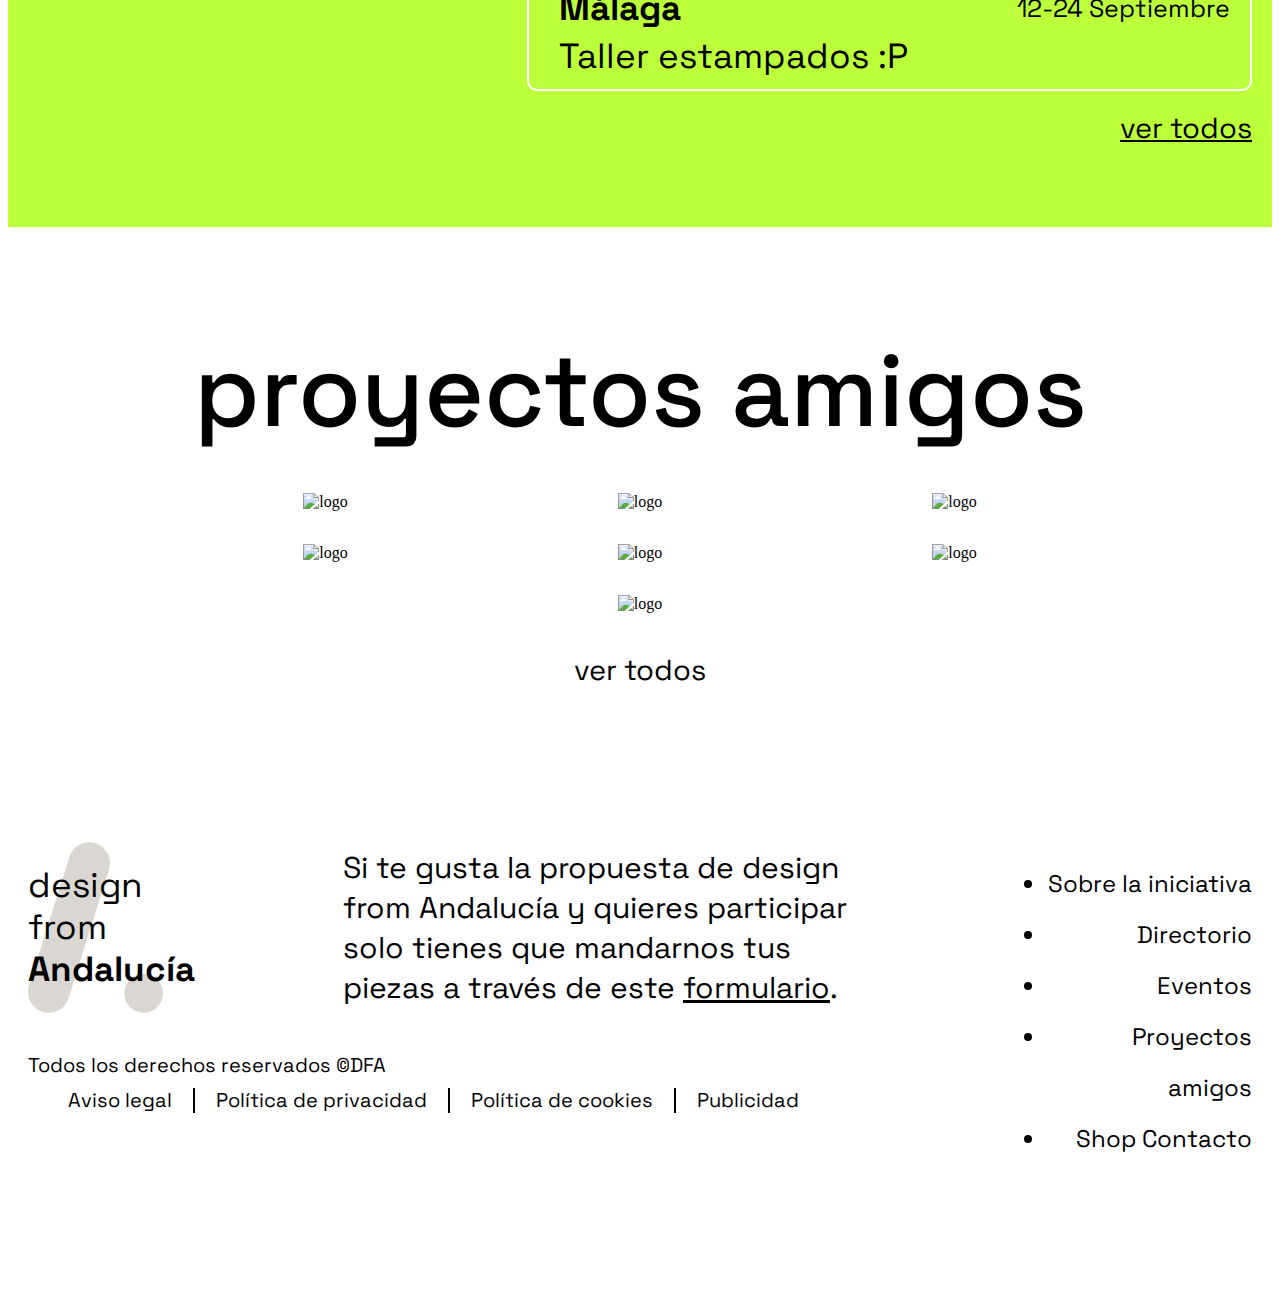
==== commit c460e231: "footer destok" ====
--- a/index.html
+++ b/index.html
@@ -65,7 +65,6 @@
 
   <body>
     <!-- *Samuel preguntar no me convence para hacer esto que se vea mejor -->
-    <!-- !Juan integra el slider -->
     <section id="home-cabecera">
       <div class="container-banner">
         <div class="columnas-banner">
@@ -224,7 +223,7 @@
                   <span>12-24 Septiembre</span>
                 </div>
               </a>
-              <a class="item active" href="#">
+              <a class="item" href="#">
                 <div class="textos">
                   <p>Granada</p>
                   <span>Semana del diseño</span>
@@ -252,28 +251,160 @@
                 </div>
               </a>
             </div>
+
+            <a href="#" class="enlace-ver_todos">ver todos</a>
           </div>
         </div>
       </div>
     </section>
-    <section id="home-proyect"></section>
-    <footer id="footer"></footer>
+
+    <section id="home-proyect">
+      <div class="container-proyect">
+        <h3 class="title-proyect"><a href="#">proyectos amigos</a></h3>
+
+        <div class="element-wrap">
+          <div class="item">
+            <div class="caja-logo">
+              <img
+                src="./assets/img/home/logo-item-1.png"
+                alt="logo"
+                class="logo-img"
+              />
+            </div>
+          </div>
+          <div class="item">
+            <div class="caja-logo">
+              <img
+                src="./assets/img/home/logo-item-2.png"
+                alt="logo"
+                class="logo-img"
+              />
+            </div>
+          </div>
+          <div class="item">
+            <div class="caja-logo">
+              <img
+                src="./assets/img/home/logo-item-3.png"
+                alt="logo"
+                class="logo-img"
+              />
+            </div>
+          </div>
+          <div class="item">
+            <div class="caja-logo">
+              <img
+                src="./assets/img/home/logo-item-4.png"
+                alt="logo"
+                class="logo-img"
+              />
+            </div>
+          </div>
+          <div class="item">
+            <div class="caja-logo">
+              <img
+                src="./assets/img/home/logo-item-5.png"
+                alt="logo"
+                class="logo-img"
+              />
+            </div>
+          </div>
+          <div class="item">
+            <div class="caja-logo">
+              <img
+                src="./assets/img/home/logo-item-6.png"
+                alt="logo"
+                class="logo-img"
+              />
+            </div>
+          </div>
+          <div class="item">
+            <div class="caja-logo">
+              <img
+                src="./assets/img/home/logo-item-7.png"
+                alt="logo"
+                class="logo-img"
+              />
+            </div>
+          </div>
+        </div>
+
+        <a href="#" class="enlace-ver_todos">ver todos</a>
+      </div>
+    </section>
+
+    <footer id="footer">
+      <div class="container">
+        <div class="footer-flex">
+          <div class="column-big">
+            <div class="flex">
+              <div
+                class="item"
+                style="
+                  background-image: url(./assets/img/footer/destokp-fondo.svg);
+                "
+              >
+                <div class="texto">
+                  <p>design from</p>
+                  <span> Andalucía</span>
+                </div>
+              </div>
+
+              <div class="item">
+                <div class="informacion">
+                  <p>
+                    Si te gusta la propuesta de design from Andalucía y quieres
+                    participar solo tienes que mandarnos tus piezas a través de
+                    este <a href="#">formulario</a>.
+                  </p>
+                </div>
+              </div>
+            </div>
+
+            <div class="derechos-reservados">
+              <p>Todos los derechos reservados ©DFA</p>
+              <ol>
+                <li><a href="#">Aviso legal</a></li>
+                <li><a href="#">Política de privacidad</a></li>
+                <li><a href="#">Política de cookies</a></li>
+                <li>
+                  <a href="#">Publicidad</a>
+                </li>
+              </ol>
+            </div>
+          </div>
+          <div class="column-litle">
+            <ul>
+              <li class="footer-link"><a href="#">Sobre la iniciativa </a></li>
+              <li class="footer-link"><a href="#">Directorio</a></li>
+              <li class="footer-link"><a href="#">Eventos</a></li>
+              <li class="footer-link"><a href="#">Proyectos amigos </a></li>
+              <li class="footer-link"><a href="#">Shop Contacto</a></li>
+            </ul>
+          </div>
+          <!-- movil -->
+        </div>
+      </div>
+    </footer>
 
     <!-- *Scrip info-noticias[eventos] -->
     <script>
-      function removeClassList(nodeList, classRem) {
-        Array.from(nodeList).forEach((elem) => {
-          elem.classList.remove(classRem);
+      const removeClassList = (nodoList, clases) => {
+        Array.from(nodoList).forEach((elem) => {
+          elem.classList.remove(clases);
         });
-      }
-      // Funcion para remover las clase active
-
-      const itemLista = document.querySelectorAll(".item");
-      console.log(itemLista);
-      // *Señalamos todos los elementos. que tenga la palabra item
-
-      // (function () {
-      // })
+      };
+      const itemLista = document.querySelectorAll(
+        "#home-eventos .info-noticias > .column-two .item"
+      );
+      const newArra = Array.from(itemLista);
+
+      newArra.forEach((element) => {
+        element.addEventListener("click", (e) => {
+          e.preventDefault();
+          removeClassList(itemLista, "active");
+          element.classList.add("active");
+        });
+      });
     </script>
   </body>
 </html>
--- a/assets/css/style.css
+++ b/assets/css/style.css
@@ -236,7 +236,12 @@
   display: -ms-flexbox;
   display: flex;
   gap: 16px;
-  max-height: 538px;
+  max-height: 590px;
+}
+@media screen and (max-width: 663px) {
+  section#home-eventos .container-event .info-noticias {
+    max-height: none;
+  }
 }
 section#home-eventos .container-event .info-noticias .column-one {
   height: 100%;
@@ -244,12 +249,13 @@
 }
 @media screen and (max-width: 1000px) {
   section#home-eventos .container-event .info-noticias .column-one {
-    display: none !important;
+    display: none;
   }
 }
 section#home-eventos .container-event .info-noticias .column-one .content-img {
   max-width: 538px;
-  min-height: 330px;
+  height: 330px;
+  max-height: 330px;
   border-radius: 85px;
   background-color: #b3b2b288;
 }
@@ -258,8 +264,9 @@
 }
 section#home-eventos .container-event .info-noticias .column-two {
   width: 60%;
-}
-@media screen and (max-width: 977px) {
+  height: 100%;
+}
+@media screen and (max-width: 1000px) {
   section#home-eventos .container-event .info-noticias .column-two {
     width: 100%;
   }
@@ -292,6 +299,11 @@
   -webkit-transition: 0.5s all;
   transition: 0.5s all;
 }
+@media screen and (max-width: 672px) {
+  section#home-eventos .container-event .info-noticias .column-two .lista .item .textos {
+    width: 50%;
+  }
+}
 section#home-eventos .container-event .info-noticias .column-two .lista .item .textos p {
   font-family: "Space Grotesk";
   font-size: 35px;
@@ -302,6 +314,12 @@
   color: #000000;
   margin: 0;
 }
+@media screen and (max-width: 530px) {
+  section#home-eventos .container-event .info-noticias .column-two .lista .item .textos p {
+    font-size: 30px;
+    line-height: 41px;
+  }
+}
 section#home-eventos .container-event .info-noticias .column-two .lista .item .textos > span {
   margin: 0;
   font-family: "Space Grotesk";
@@ -312,6 +330,24 @@
   letter-spacing: 0px;
   color: #000000;
 }
+@media screen and (max-width: 752px) {
+  section#home-eventos .container-event .info-noticias .column-two .lista .item .textos > span {
+    font-size: 30px;
+    line-height: 38px;
+  }
+}
+@media screen and (max-width: 530px) {
+  section#home-eventos .container-event .info-noticias .column-two .lista .item .textos > span {
+    font-size: 22px;
+    line-height: 30px;
+  }
+}
+@media screen and (max-width: 672px) {
+  section#home-eventos .container-event .info-noticias .column-two .lista .item .date {
+    width: 50%;
+    text-align: end;
+  }
+}
 section#home-eventos .container-event .info-noticias .column-two .lista .item .date > span {
   font-family: "Space Grotesk";
   font-size: 25px;
@@ -321,8 +357,29 @@
   letter-spacing: 0px;
   color: #000000;
 }
+@media screen and (max-width: 530px) {
+  section#home-eventos .container-event .info-noticias .column-two .lista .item .date > span {
+    font-size: 20px;
+    line-height: 28px;
+  }
+}
 section#home-eventos .container-event .info-noticias .column-two .lista .item.active {
   background-color: #ffffff;
+}
+section#home-eventos .container-event .info-noticias .column-two .enlace-ver_todos {
+  padding-top: 20px;
+  display: block;
+  font-size: 29px;
+  text-align: end;
+  color: #020202;
+  font-weight: normal;
+  font-family: "Space Grotesk";
+  line-height: 34px;
+}
+@media screen and (max-width: 1000px) {
+  section#home-eventos .container-event .info-noticias .column-two .enlace-ver_todos {
+    text-align: center;
+  }
 }
 section#home-explora {
   background-color: #ebe0c7;
@@ -453,6 +510,96 @@
   font-weight: 500;
   color: black;
 }
+section#home-proyect {
+  padding-top: 101.69px;
+  padding-bottom: 50.69px;
+}
+@media screen and (max-width: 660px) {
+  section#home-proyect {
+    padding-top: 70.69px;
+  }
+}
+section#home-proyect .container-proyect {
+  max-width: 1328px;
+  margin: auto;
+  padding-left: 20px;
+  padding-right: 20px;
+}
+section#home-proyect .container-proyect .title-proyect {
+  line-height: 123.6px;
+  font-family: "Space Grotesk";
+  font-size: 103px;
+  font-weight: 500;
+  text-align: center;
+  margin: 0;
+}
+@media screen and (max-width: 990px) {
+  section#home-proyect .container-proyect .title-proyect {
+    font-size: 85px;
+  }
+}
+@media screen and (max-width: 780px) {
+  section#home-proyect .container-proyect .title-proyect {
+    text-align: start;
+    font-size: 70px;
+  }
+}
+@media screen and (max-width: 660px) {
+  section#home-proyect .container-proyect .title-proyect {
+    font-size: 40px;
+    line-height: 60px;
+  }
+}
+@media screen and (max-width: 500px) {
+  section#home-proyect .container-proyect .title-proyect {
+    font-size: 35px;
+    line-height: 50px;
+  }
+}
+section#home-proyect .container-proyect .title-proyect a {
+  text-decoration: none;
+  color: black;
+}
+section#home-proyect .container-proyect .element-wrap {
+  margin-top: 40px;
+  display: -webkit-box;
+  display: -ms-flexbox;
+  display: flex;
+  -ms-flex-wrap: wrap;
+      flex-wrap: wrap;
+  -webkit-box-align: center;
+      -ms-flex-align: center;
+          align-items: center;
+  -webkit-box-pack: center;
+      -ms-flex-pack: center;
+          justify-content: center;
+  gap: 33px;
+}
+@media screen and (max-width: 600px) {
+  section#home-proyect .container-proyect .element-wrap {
+    margin-top: 0px;
+  }
+}
+section#home-proyect .container-proyect .element-wrap .item {
+  text-align: center;
+  width: 23%;
+}
+@media screen and (max-width: 820px) {
+  section#home-proyect .container-proyect .element-wrap .item {
+    width: 45%;
+  }
+}
+section#home-proyect .container-proyect > .enlace-ver_todos {
+  margin-top: 40px;
+  display: block;
+  font-size: 29px;
+  text-align: center;
+  color: #020202;
+  font-weight: normal;
+  font-family: "Space Grotesk";
+  line-height: 34px;
+  text-decoration: none;
+}
 section#home-texto {
   padding-top: 164px;
   padding-bottom: 153px;
@@ -509,6 +656,140 @@
   right: 0;
   border-bottom: 3px solid black;
 }
+footer#footer {
+  padding-bottom: 105px;
+  padding-top: 105px;
+}
+footer#footer > .container {
+  max-width: 1358px;
+  margin: auto;
+  padding-left: 20px;
+  padding-right: 20px;
+}
+footer#footer > .container .footer-flex {
+  display: -webkit-box;
+  display: -ms-flexbox;
+  display: flex;
+  -webkit-box-pack: justify;
+      -ms-flex-pack: justify;
+          justify-content: space-between;
+}
+footer#footer > .container .footer-flex .column-big {
+  width: 70%;
+}
+footer#footer > .container .footer-flex .column-big .flex {
+  display: -webkit-box;
+  display: -ms-flexbox;
+  display: flex;
+  min-height: 171px;
+  gap: 148px;
+}
+footer#footer > .container .footer-flex .column-big .flex .item {
+  height: 171px;
+  background-repeat: no-repeat;
+  background-size: contain;
+  display: -webkit-box;
+  display: -ms-flexbox;
+  display: flex;
+  -webkit-box-align: center;
+      -ms-flex-align: center;
+          align-items: center;
+}
+footer#footer > .container .footer-flex .column-big .flex .item .texto p {
+  max-width: 180px;
+  line-height: 41.78px;
+  font-weight: normal;
+  font-family: "Space Grotesk";
+  text-align: left;
+  font-size: 35px;
+  letter-spacing: 0px;
+  color: #020202;
+  margin: 0;
+}
+footer#footer > .container .footer-flex .column-big .flex .item .texto span {
+  line-height: 41.78px;
+  font-weight: bold;
+  font-family: "Space Grotesk";
+  text-align: left;
+  font-size: 35px;
+  letter-spacing: 0px;
+  color: #020202;
+}
+footer#footer > .container .footer-flex .column-big .flex .item .informacion p {
+  color: #000000;
+  line-height: 40px;
+  font-family: "Space Grotesk";
+  font-size: 30px;
+  font-weight: normal;
+  margin: 0;
+}
+footer#footer > .container .footer-flex .column-big .flex .item .informacion p a {
+  color: #000000;
+}
+footer#footer > .container .footer-flex .column-big .derechos-reservados {
+  margin-top: 40px;
+}
+footer#footer > .container .footer-flex .column-big .derechos-reservados p {
+  margin: 0;
+  line-height: 24.73px;
+  font-family: "Space Grotesk";
+  font-size: 20px;
+  font-weight: normal;
+  color: #000000;
+}
+footer#footer > .container .footer-flex .column-big .derechos-reservados ol {
+  margin-top: 10px;
+  list-style: none;
+  display: -webkit-box;
+  display: -ms-flexbox;
+  display: flex;
+  position: relative;
+}
+footer#footer > .container .footer-flex .column-big .derechos-reservados ol li:nth-child(1) {
+  padding-right: 21px;
+}
+footer#footer > .container .footer-flex .column-big .derechos-reservados ol li:nth-child(2) {
+  padding-left: 21px;
+  padding-right: 21px;
+}
+footer#footer > .container .footer-flex .column-big .derechos-reservados ol li:nth-child(3) {
+  padding-left: 21px;
+  padding-right: 21px;
+}
+footer#footer > .container .footer-flex .column-big .derechos-reservados ol li:nth-child(4) {
+  padding-right: 21px;
+  padding-left: 21px;
+}
+footer#footer > .container .footer-flex .column-big .derechos-reservados ol li {
+  border-right: 2px solid black;
+}
+footer#footer > .container .footer-flex .column-big .derechos-reservados ol li a {
+  line-height: 24.73px;
+  font-family: "Space Grotesk";
+  font-size: 20px;
+  font-weight: normal;
+  color: #000000;
+  text-decoration: none;
+}
+footer#footer > .container .footer-flex .column-big .derechos-reservados ol li:last-child {
+  border: none;
+}
+footer#footer > .container .footer-flex .column-litle {
+  text-align: end;
+  width: 20%;
+}
+footer#footer > .container .footer-flex .column-litle ul li {
+  text-align: right;
+  font-size: 24px;
+  font-weight: normal;
+  font-family: "Space Grotesk";
+  letter-spacing: 0px;
+  line-height: 51px;
+}
+footer#footer > .container .footer-flex .column-litle ul li a {
+  color: #000000;
+  text-decoration: none;
+}
 section#AND_shop .container {
   max-width: 1360.08px;
   margin: auto;
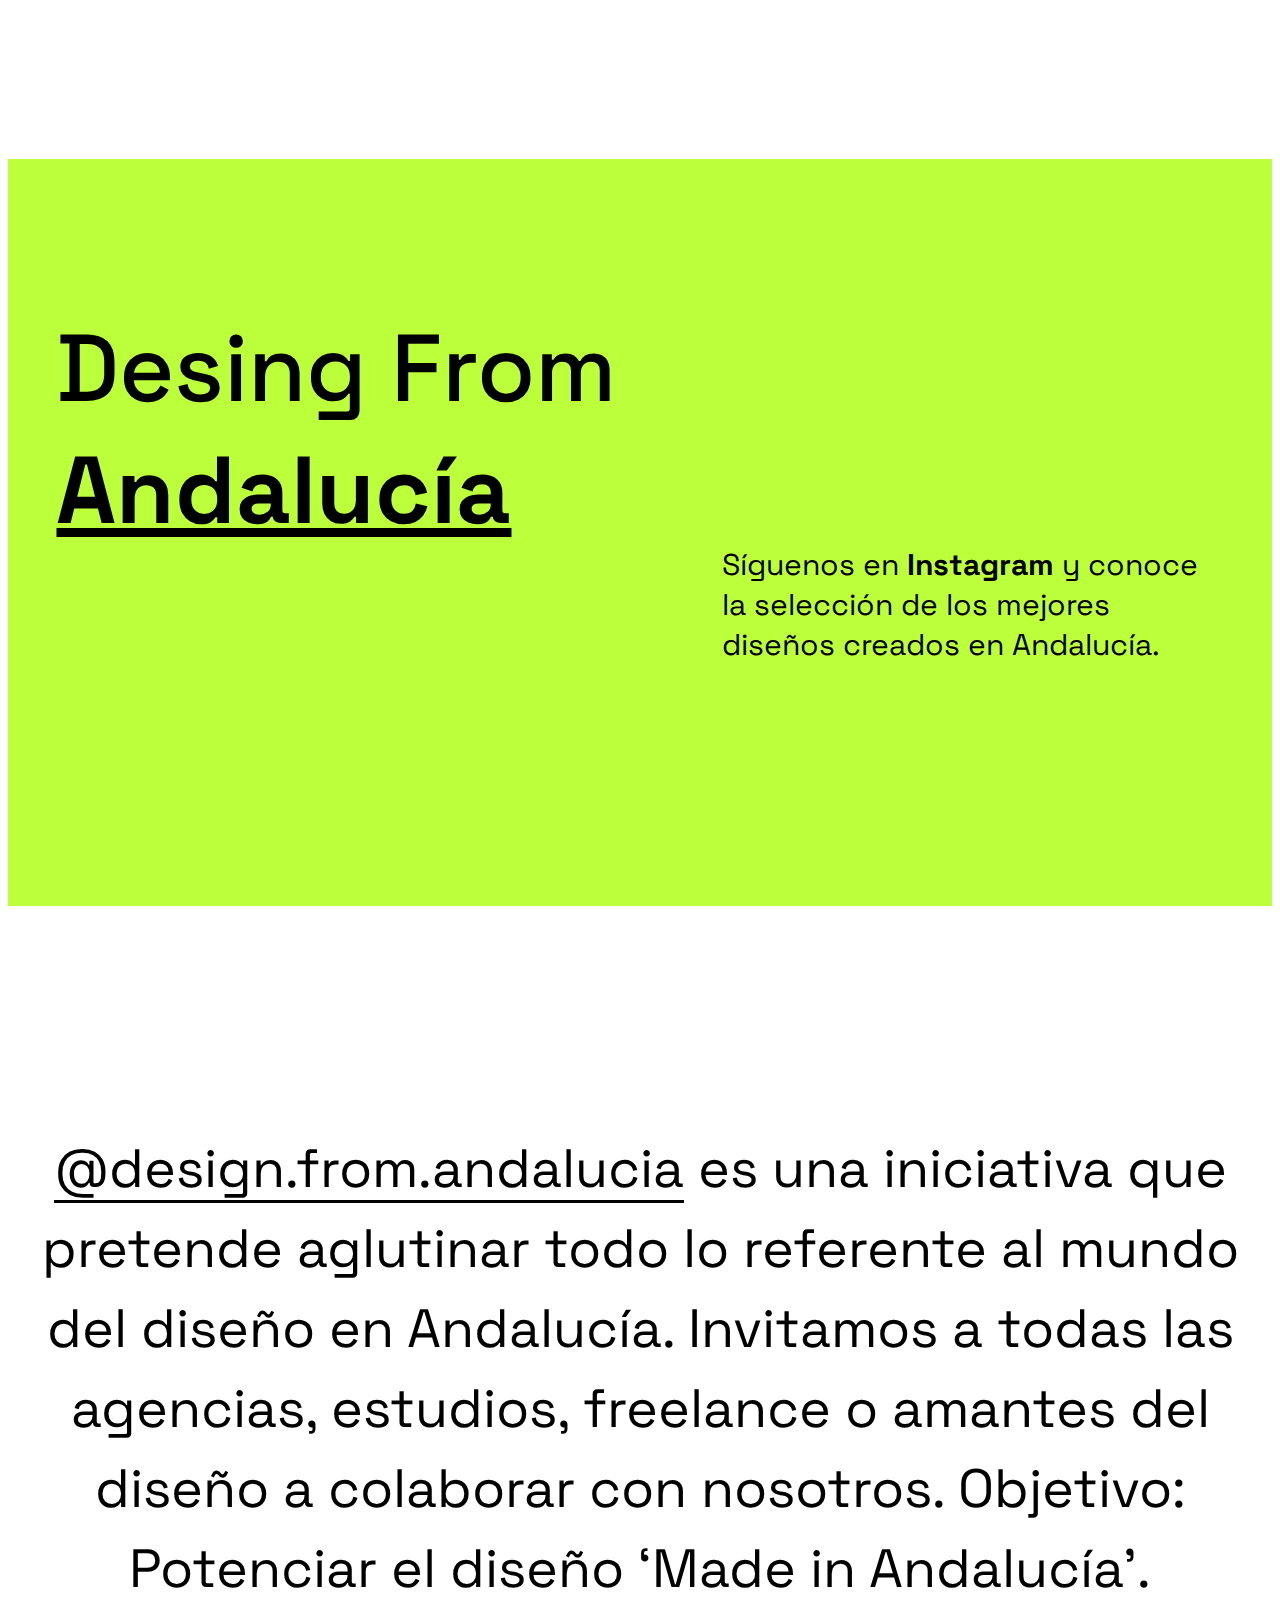
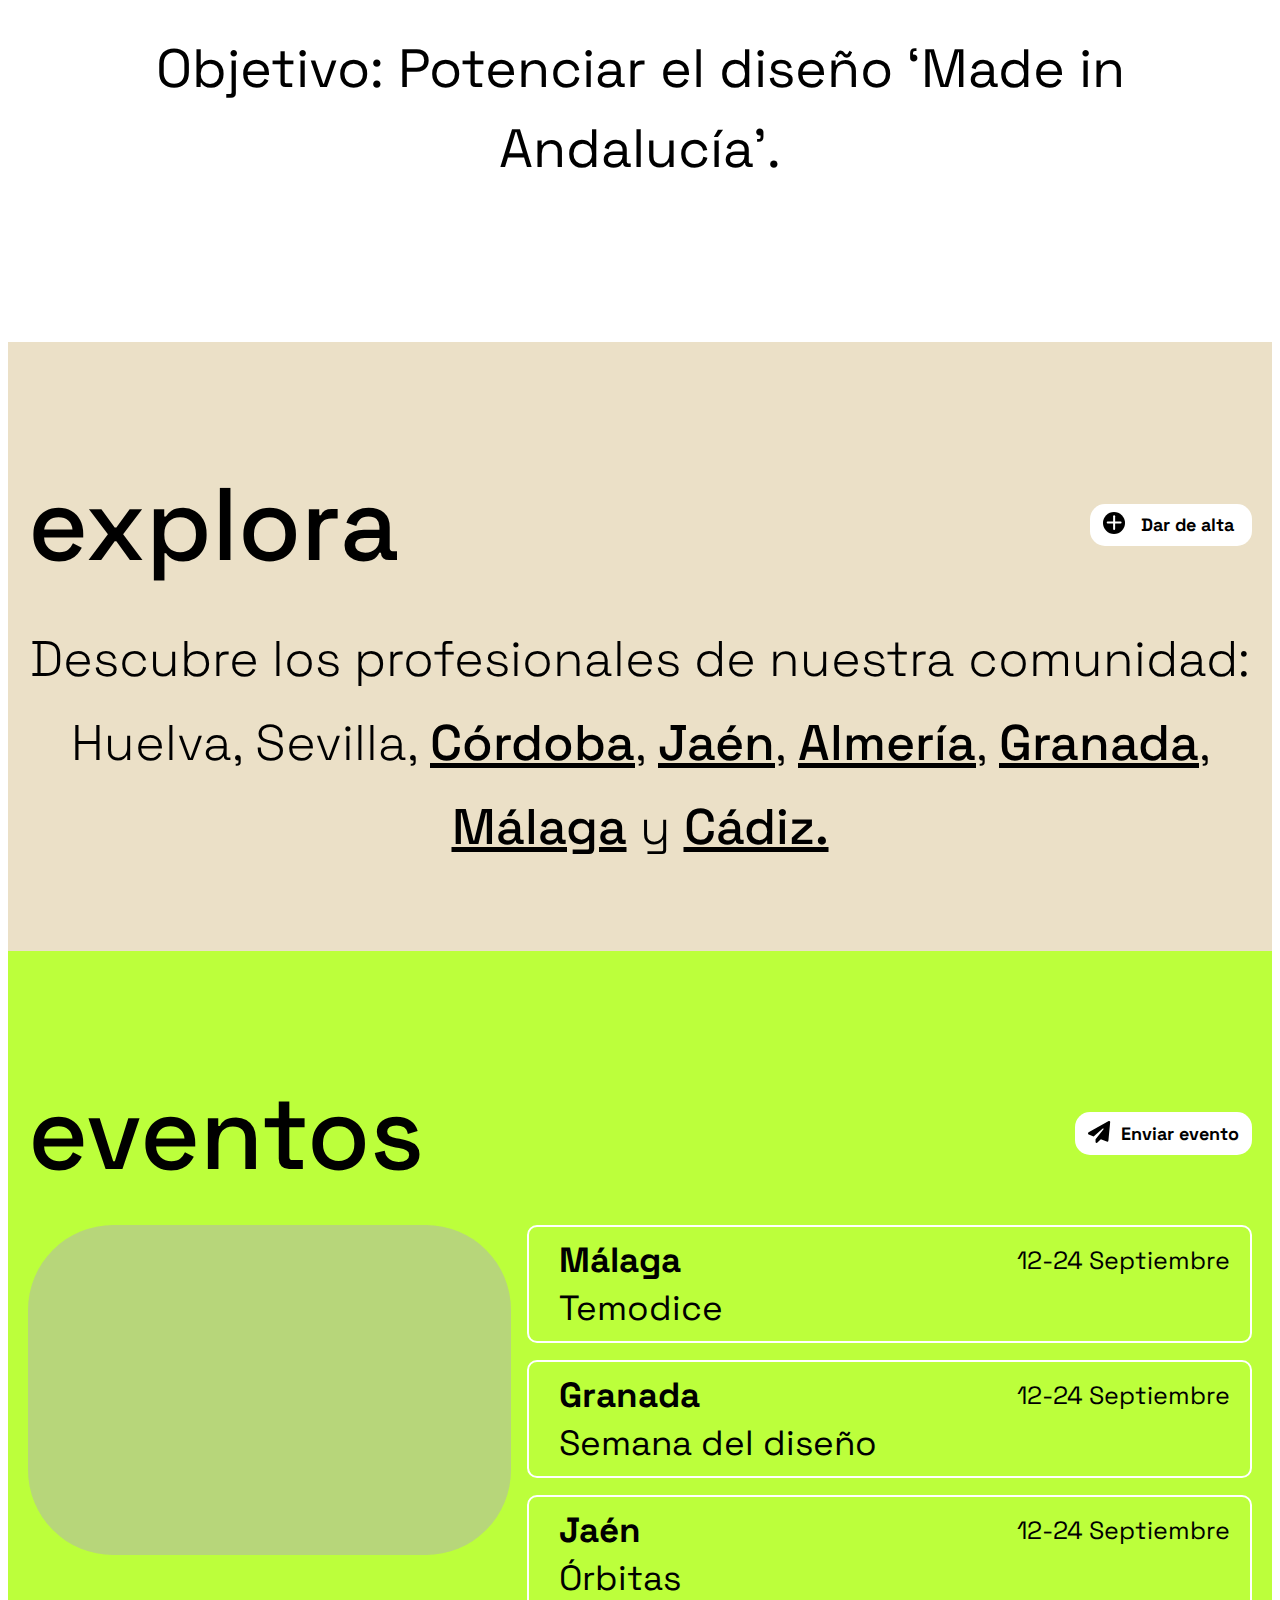
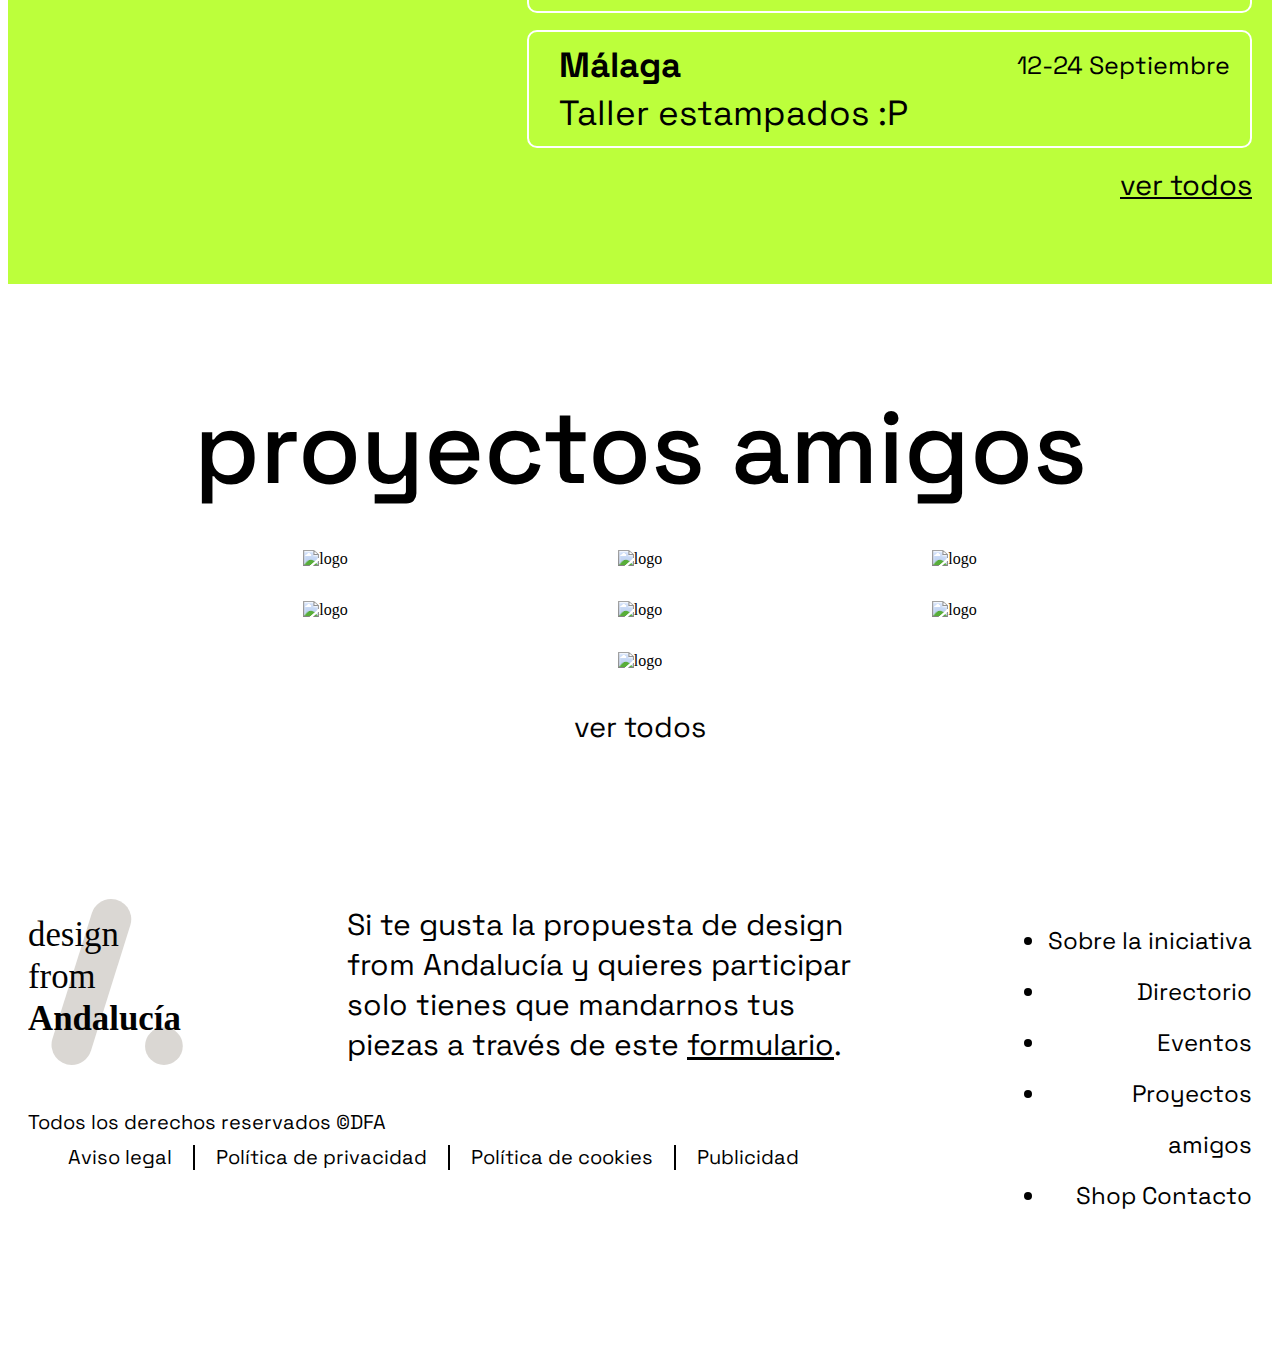
==== commit 8c44ae36: "footer-corregido" ====
--- a/index.html
+++ b/index.html
@@ -58,10 +58,9 @@
       href="https://andalucia.design/wp-content/themes/andalucia-design/library/css/juan/juan.css?ver=1.0.0"
       media="all"
     />
+    <!-- *Styles(Genesis, Samuel) -->
+    <link rel="stylesheet" href="./assets/css/style.css" />
   </head>
-
-  <!-- *Styles(Genesis, Samuel) -->
-  <link rel="stylesheet" href="./assets/css/style.css" />
 
   <body>
     <!-- *Samuel preguntar no me convence para hacer esto que se vea mejor -->
@@ -334,19 +333,12 @@
 
     <footer id="footer">
       <div class="container">
+        <!-- ?Destokp -->
         <div class="footer-flex">
           <div class="column-big">
             <div class="flex">
-              <div
-                class="item"
-                style="
-                  background-image: url(./assets/img/footer/destokp-fondo.svg);
-                "
-              >
-                <div class="texto">
-                  <p>design from</p>
-                  <span> Andalucía</span>
-                </div>
+              <div class="content-logo item">
+                <img src="./assets/img/footer/logo.svg" alt="" />
               </div>
 
               <div class="item">
@@ -381,7 +373,56 @@
               <li class="footer-link"><a href="#">Shop Contacto</a></li>
             </ul>
           </div>
-          <!-- movil -->
+        </div>
+        <!-- ?movil -->
+
+        <div class="movil-flex">
+          <div
+            class="element"
+            style="background-image: url(./assets/img/footer/movil-fondo.svg)"
+          >
+            <ul class="menu-movil">
+              <li class="footer-link"><a href="#">Sobre la iniciativa </a></li>
+              <li class="footer-link"><a href="#">Directorio</a></li>
+              <li class="footer-link"><a href="#">Eventos</a></li>
+              <li class="footer-link"><a href="#">Proyectos amigos </a></li>
+              <li class="footer-link"><a href="#">Shop Contacto</a></li>
+            </ul>
+          </div>
+
+          <div class="e-textos">
+            <div class="parrafo">
+              <p>
+                Estamos
+                <span
+                  ><svg
+                    xmlns="http://www.w3.org/2000/svg"
+                    width="35.872"
+                    height="33.5"
+                    viewBox="0 0 35.872 33.5"
+                  >
+                    <path
+                      id="Trazado_57"
+                      data-name="Trazado 57"
+                      d="M2937.338,9541.846a10.673,10.673,0,0,1-2.7,7.174l-14.348,15.45a1.209,1.209,0,0,1-1.794,0l-14.348-15.45a10.909,10.909,0,0,1,.015-14.348l.218-.244a8.829,8.829,0,0,1,13.319-.014l1.7,1.88,1.7-1.884a8.809,8.809,0,0,1,13.319,0l.219.241a10.692,10.692,0,0,1,2.7,7.194Z"
+                      transform="translate(-2901.468 -9531.368)"
+                      fill="#d5364c"
+                    />
+                  </svg>
+                </span>
+                de Andalucía
+              </p>
+            </div>
+
+            <ol class="movil-avisos">
+              <li><a href="#">Aviso legal</a></li>
+              <li><a href="#">Política de privacidad</a></li>
+              <li><a href="#">Política de cookies</a></li>
+              <li>
+                <a href="#">Publicidad</a>
+              </li>
+            </ol>
+          </div>
         </div>
       </div>
     </footer>
--- a/assets/css/style.css
+++ b/assets/css/style.css
@@ -1,3 +1,10 @@
+* {
+  -webkit-box-sizing: border-box;
+          box-sizing: border-box;
+}
+body {
+  padding-top: 151px;
+}
 section#home-cabecera {
   background-image: -webkit-gradient(linear, left top, left bottom, color-stop(83%, #bcff3b), color-stop(33%, white));
   background-image: linear-gradient(#bcff3b 83%, white 33%);
@@ -338,14 +345,15 @@
 }
 @media screen and (max-width: 530px) {
   section#home-eventos .container-event .info-noticias .column-two .lista .item .textos > span {
-    font-size: 22px;
-    line-height: 30px;
+    font-size: 18px;
+    line-height: 25px;
   }
 }
 @media screen and (max-width: 672px) {
   section#home-eventos .container-event .info-noticias .column-two .lista .item .date {
     width: 50%;
     text-align: end;
+    padding-left: 20px;
   }
 }
 section#home-eventos .container-event .info-noticias .column-two .lista .item .date > span {
@@ -359,8 +367,8 @@
 }
 @media screen and (max-width: 530px) {
   section#home-eventos .container-event .info-noticias .column-two .lista .item .date > span {
-    font-size: 20px;
-    line-height: 28px;
+    font-size: 16px;
+    line-height: 20px;
   }
 }
 section#home-eventos .container-event .info-noticias .column-two .lista .item.active {
@@ -500,7 +508,13 @@
   margin: 0;
   color: black;
 }
-@media screen and (max-width: 610px) {
+@media screen and (max-width: 1100px) {
+  section#home-explora .container-explora .texto > p {
+    font-size: 28px;
+    line-height: 35px;
+  }
+}
+@media screen and (max-width: 800px) {
   section#home-explora .container-explora .texto > p {
     font-size: 20px;
     line-height: 30px;
@@ -601,7 +615,7 @@
   text-decoration: none;
 }
 section#home-texto {
-  padding-top: 164px;
+  padding-top: 70px;
   padding-bottom: 153px;
 }
 section#home-texto .container-slider-home {
@@ -622,13 +636,14 @@
     text-align: center;
   }
 }
-@media screen and (max-width: 700px) {
+@media screen and (max-width: 1100px) {
   section#home-texto .container-slider-home .texto > p {
-    font-size: 30px;
-    line-height: 50px;
-  }
-}
-@media screen and (max-width: 400px) {
+    font-size: 28px;
+    line-height: 35px;
+    text-align: left;
+  }
+}
+@media screen and (max-width: 800px) {
   section#home-texto .container-slider-home .texto > p {
     font-size: 20px;
     line-height: 30px;
@@ -674,6 +689,11 @@
       -ms-flex-pack: justify;
           justify-content: space-between;
 }
+@media screen and (max-width: 1069px) {
+  footer#footer > .container .footer-flex {
+    display: none;
+  }
+}
 footer#footer > .container .footer-flex .column-big {
   width: 70%;
 }
@@ -683,6 +703,9 @@
   display: flex;
   min-height: 171px;
   gap: 148px;
+}
+footer#footer > .container .footer-flex .column-big .flex .content-logo {
+  min-width: 171px;
 }
 footer#footer > .container .footer-flex .column-big .flex .item {
   height: 171px;
@@ -723,6 +746,12 @@
   font-weight: normal;
   margin: 0;
 }
+@media screen and (max-width: 1200px) {
+  footer#footer > .container .footer-flex .column-big .flex .item .informacion p {
+    font-size: 25px;
+    line-height: 30px;
+  }
+}
 footer#footer > .container .footer-flex .column-big .flex .item .informacion p a {
   color: #000000;
 }
@@ -743,7 +772,6 @@
   display: -webkit-box;
   display: -ms-flexbox;
   display: flex;
-  position: relative;
 }
 footer#footer > .container .footer-flex .column-big .derechos-reservados ol li:nth-child(1) {
   padding-right: 21px;
@@ -789,6 +817,928 @@
 footer#footer > .container .footer-flex .column-litle ul li a {
   color: #000000;
   text-decoration: none;
+}
+footer#footer > .container .movil-flex {
+  display: -webkit-box;
+  display: -ms-flexbox;
+  display: flex;
+  -webkit-box-orient: vertical;
+  -webkit-box-direction: normal;
+      -ms-flex-direction: column;
+          flex-direction: column;
+  gap: 100px;
+  text-align: center;
+}
+@media screen and (min-width: 1070px) {
+  footer#footer > .container .movil-flex {
+    display: none;
+  }
+}
+footer#footer > .container .movil-flex .element {
+  max-width: 600px;
+  margin: auto;
+  height: 400px;
+  background-repeat: no-repeat;
+  background-size: contain;
+  background-position: center;
+}
+@media screen and (max-width: 560px) {
+  footer#footer > .container .movil-flex .element {
+    height: 370px;
+  }
+}
+footer#footer > .container .movil-flex .element .menu-movil {
+  height: 100%;
+  display: -webkit-box;
+  display: -ms-flexbox;
+  display: flex;
+  -webkit-box-pack: center;
+      -ms-flex-pack: center;
+          justify-content: center;
+  -webkit-box-orient: vertical;
+  -webkit-box-direction: normal;
+      -ms-flex-direction: column;
+          flex-direction: column;
+}
+footer#footer > .container .movil-flex .element .menu-movil li {
+  text-align: center;
+  font-size: 40px;
+  font-weight: normal;
+  font-family: "Space Grotesk";
+  letter-spacing: 0px;
+  line-height: 60px;
+}
+@media screen and (max-width: 560px) {
+  footer#footer > .container .movil-flex .element .menu-movil li {
+    font-size: 30px;
+    line-height: 50px;
+  }
+}
+footer#footer > .container .movil-flex .element .menu-movil li a {
+  color: #000000;
+  text-decoration: none;
+}
+footer#footer > .container .movil-flex .e-textos .parrafo > p {
+  line-height: 44.4px;
+  font-family: "Space Grotesk";
+  font-size: 34px;
+  font-weight: normal;
+  color: #000000;
+  text-decoration: none;
+  margin-top: 0px;
+  margin-bottom: 15px;
+}
+@media screen and (max-width: 560px) {
+  footer#footer > .container .movil-flex .e-textos .parrafo > p {
+    font-size: 25px;
+    line-height: 30px;
+  }
+}
+footer#footer > .container .movil-flex .e-textos .movil-avisos {
+  -webkit-box-pack: center;
+      -ms-flex-pack: center;
+          justify-content: center;
+  -ms-flex-wrap: wrap;
+      flex-wrap: wrap;
+  list-style: none;
+  display: -webkit-box;
+  display: -ms-flexbox;
+  display: flex;
+}
+footer#footer > .container .movil-flex .e-textos .movil-avisos li:nth-child(1) {
+  padding-right: 15px;
+}
+@media screen and (max-width: 560px) {
+  footer#footer > .container .movil-flex .e-textos .movil-avisos li:nth-child(1) {
+    padding-right: 8px;
+  }
+}
+footer#footer > .container .movil-flex .e-textos .movil-avisos li:nth-child(2) {
+  padding-left: 15px;
+  padding-right: 15px;
+}
+@media screen and (max-width: 560px) {
+  footer#footer > .container .movil-flex .e-textos .movil-avisos li:nth-child(2) {
+    padding-right: 8px;
+    padding-left: 8px;
+  }
+}
+footer#footer > .container .movil-flex .e-textos .movil-avisos li:nth-child(3) {
+  padding-left: 15px;
+  padding-right: 15px;
+}
+@media screen and (max-width: 560px) {
+  footer#footer > .container .movil-flex .e-textos .movil-avisos li:nth-child(3) {
+    padding-right: 8px;
+    padding-left: 8px;
+  }
+}
+footer#footer > .container .movil-flex .e-textos .movil-avisos li:nth-child(4) {
+  padding-left: 15px;
+}
+@media screen and (max-width: 560px) {
+  footer#footer > .container .movil-flex .e-textos .movil-avisos li:nth-child(4) {
+    padding-left: 8px;
+  }
+}
+footer#footer > .container .movil-flex .e-textos .movil-avisos li {
+  border-right: 2px solid black;
+}
+footer#footer > .container .movil-flex .e-textos .movil-avisos li a {
+  line-height: 44.4px;
+  font-family: "Space Grotesk";
+  font-size: 34px;
+  font-weight: normal;
+  color: #000000;
+  text-decoration: none;
+}
+@media screen and (max-width: 560px) {
+  footer#footer > .container .movil-flex .e-textos .movil-avisos li a {
+    font-size: 18px;
+    line-height: 30px;
+  }
+}
+footer#footer > .container .movil-flex .e-textos .movil-avisos li:last-child {
+  border: none;
+}
+section#info_publicidad {
+  padding-bottom: 100px;
+}
+section#info_publicidad .container-public {
+  max-width: 1358px;
+  margin: auto;
+  padding-left: 20px;
+  padding-right: 20px;
+}
+section#info_publicidad .container-public .titulo-Public {
+  line-height: 123.6px;
+  font-family: "Space Grotesk";
+  font-size: 103px;
+  font-weight: 500;
+  text-align: start;
+  margin-top: 0;
+  margin-bottom: 30px;
+}
+@media screen and (max-width: 800px) {
+  section#info_publicidad .container-public .titulo-Public {
+    font-size: 90px;
+  }
+}
+@media screen and (max-width: 752px) {
+  section#info_publicidad .container-public .titulo-Public {
+    font-size: 70px;
+    margin-bottom: 0;
+    line-height: 70px;
+  }
+}
+@media screen and (max-width: 610px) {
+  section#info_publicidad .container-public .titulo-Public {
+    font-size: 40px;
+  }
+}
+section#info_publicidad .container-public .titulo-Public a {
+  color: black;
+  text-decoration: none;
+}
+section#info_publicidad .container-public .info > p {
+  margin: 0;
+  line-height: 80px;
+  font-size: 54px;
+  color: black;
+  font-family: "Space Grotesk";
+}
+@media screen and (max-width: 1310px) {
+  section#info_publicidad .container-public .info > p {
+    text-align: center;
+  }
+}
+@media screen and (max-width: 1100px) {
+  section#info_publicidad .container-public .info > p {
+    font-size: 28px;
+    line-height: 35px;
+    text-align: left;
+  }
+}
+@media screen and (max-width: 800px) {
+  section#info_publicidad .container-public .info > p {
+    font-size: 20px;
+    line-height: 30px;
+  }
+}
+section#info_publicidad .container-public .info > p > a {
+  position: relative;
+  text-decoration: none;
+  color: black;
+}
+section#info_publicidad .container-public .info > p > a::before {
+  content: "";
+  width: 100%;
+  position: absolute;
+  bottom: 0;
+  left: 0;
+  right: 0;
+  border-bottom: 2px solid black;
+}
+section#cinta-beige {
+  padding-top: 65px;
+  padding-bottom: 65px;
+  background-color: #ebe0c7;
+}
+section#cinta-beige .container-public-b {
+  max-width: 1358px;
+  margin: auto;
+  padding-left: 20px;
+  padding-right: 20px;
+}
+section#cinta-beige .container-public-b .flex-lineaTime {
+  display: -webkit-box;
+  display: -ms-flexbox;
+  display: flex;
+  -webkit-box-orient: vertical;
+  -webkit-box-direction: normal;
+      -ms-flex-direction: column;
+          flex-direction: column;
+  gap: 44.5px;
+}
+section#cinta-beige .container-public-b .flex-lineaTime .item-flex {
+  -webkit-box-align: start;
+      -ms-flex-align: start;
+          align-items: start;
+  display: -webkit-box;
+  display: -ms-flexbox;
+  display: flex;
+  -webkit-box-pack: justify;
+      -ms-flex-pack: justify;
+          justify-content: space-between;
+}
+@media screen and (max-width: 1260px) {
+  section#cinta-beige .container-public-b .flex-lineaTime .item-flex {
+    gap: 50px;
+    -webkit-box-align: center;
+        -ms-flex-align: center;
+            align-items: center;
+    -webkit-box-orient: vertical;
+    -webkit-box-direction: normal;
+        -ms-flex-direction: column;
+            flex-direction: column;
+  }
+}
+section#cinta-beige .container-public-b .flex-lineaTime .item-flex .square-social {
+  display: block;
+  display: -webkit-box;
+  display: -ms-flexbox;
+  display: flex;
+  -webkit-box-align: center;
+      -ms-flex-align: center;
+          align-items: center;
+  gap: 16px;
+  color: black;
+  font-weight: normal;
+  font-size: 22px;
+  font-family: "Space Grotesk";
+  text-decoration: underline;
+}
+@media screen and (max-width: 600px) {
+  section#cinta-beige .container-public-b .flex-lineaTime .item-flex .square-social {
+    -webkit-box-orient: vertical;
+    -webkit-box-direction: normal;
+        -ms-flex-direction: column;
+            flex-direction: column;
+  }
+}
+@media screen and (max-width: 560px) {
+  section#cinta-beige .container-public-b .flex-lineaTime .item-flex .square-social {
+    font-size: 18px;
+  }
+}
+@media screen and (max-width: 400px) {
+  section#cinta-beige .container-public-b .flex-lineaTime .item-flex .square-social {
+    font-size: 14px;
+  }
+}
+section#cinta-beige .container-public-b .flex-lineaTime .item-flex .flex-info {
+  list-style: none;
+  display: -webkit-box;
+  display: -ms-flexbox;
+  display: flex;
+  gap: 35px;
+}
+@media screen and (max-width: 1260px) {
+  section#cinta-beige .container-public-b .flex-lineaTime .item-flex .flex-info {
+    -webkit-box-orient: vertical;
+    -webkit-box-direction: normal;
+        -ms-flex-direction: column;
+            flex-direction: column;
+    -webkit-box-pack: center;
+        -ms-flex-pack: center;
+            justify-content: center;
+  }
+}
+section#cinta-beige .container-public-b .flex-lineaTime .item-flex .flex-info li {
+  text-align: center;
+  max-width: 206px;
+  color: black;
+  line-height: 30px;
+  font-size: 22px;
+  font-weight: normal;
+  font-family: "Space Grotesk";
+}
+@media screen and (max-width: 1260px) {
+  section#cinta-beige .container-public-b .flex-lineaTime .item-flex .flex-info li {
+    text-align: center;
+  }
+}
+@media screen and (max-width: 560px) {
+  section#cinta-beige .container-public-b .flex-lineaTime .item-flex .flex-info li {
+    font-size: 18px;
+  }
+}
+section#cinta-beige .container-public-b .flex-lineaTime .item-flex .flex-info li > p {
+  color: black;
+  margin: 0;
+  font-size: 22px;
+  font-weight: bold;
+  font-family: "Space Grotesk";
+}
+@media screen and (max-width: 560px) {
+  section#cinta-beige .container-public-b .flex-lineaTime .item-flex .flex-info li > p {
+    font-size: 18px;
+  }
+}
+@media screen and (max-width: 400px) {
+  section#cinta-beige .container-public-b .flex-lineaTime .item-flex .flex-info li {
+    font-size: 14px;
+    line-height: 20px;
+  }
+}
+section#cinta-beige .container-public-b .flex-lineaTime hr {
+  display: block;
+  width: 100%;
+  height: 3px;
+  margin: 0;
+  background-color: #707070;
+}
+@media screen and (max-width: 1260px) {
+  section#cinta-beige .container-public-b .flex-lineaTime hr {
+    display: none;
+  }
+}
+section#tarifas {
+  background-color: #bcff3b;
+  padding-top: 158px;
+  padding-bottom: 54px;
+}
+section#tarifas .container-tarifas {
+  max-width: 1358px;
+  margin: auto;
+  padding-left: 20px;
+  padding-right: 20px;
+}
+section#tarifas .container-tarifas .titulo-tarifas {
+  line-height: 123.6px;
+  font-family: "Space Grotesk";
+  font-size: 103px;
+  font-weight: 500;
+  text-align: start;
+  margin-top: 0;
+  margin-bottom: 30px;
+}
+@media screen and (max-width: 800px) {
+  section#tarifas .container-tarifas .titulo-tarifas {
+    font-size: 90px;
+  }
+}
+@media screen and (max-width: 752px) {
+  section#tarifas .container-tarifas .titulo-tarifas {
+    font-size: 70px;
+    margin-bottom: 0;
+    line-height: 70px;
+  }
+}
+@media screen and (max-width: 610px) {
+  section#tarifas .container-tarifas .titulo-tarifas {
+    font-size: 40px;
+  }
+}
+section#tarifas .container-tarifas .titulo-tarifas a {
+  color: black;
+  text-decoration: none;
+}
+section#tarifas .container-tarifas .info > p {
+  margin: 0;
+  line-height: 80px;
+  font-size: 54px;
+  color: black;
+  font-family: "Space Grotesk";
+}
+@media screen and (max-width: 1310px) {
+  section#tarifas .container-tarifas .info > p {
+    text-align: center;
+  }
+}
+@media screen and (max-width: 1100px) {
+  section#tarifas .container-tarifas .info > p {
+    font-size: 28px;
+    line-height: 35px;
+    text-align: left;
+  }
+}
+@media screen and (max-width: 800px) {
+  section#tarifas .container-tarifas .info > p {
+    font-size: 20px;
+    line-height: 30px;
+  }
+}
+section#tarifas .container-tarifas .lista-promocion {
+  margin-top: 80px;
+  width: 100%;
+  display: -webkit-box;
+  display: -ms-flexbox;
+  display: flex;
+  gap: 20px;
+  -webkit-box-orient: vertical;
+  -webkit-box-direction: normal;
+      -ms-flex-direction: column;
+          flex-direction: column;
+}
+section#tarifas .container-tarifas .lista-promocion .elemento {
+  display: block;
+  text-decoration: none;
+  padding: 9px 20px 25px 30px;
+  border: 2px solid #ffffff;
+  border-radius: 10px;
+  display: -webkit-box;
+  display: -ms-flexbox;
+  display: flex;
+  -webkit-box-align: start;
+      -ms-flex-align: start;
+          align-items: start;
+  -webkit-box-pack: center;
+      -ms-flex-pack: center;
+          justify-content: center;
+  -webkit-transition: 0.5s all;
+  transition: 0.5s all;
+}
+section#tarifas .container-tarifas .lista-promocion .elemento .textos .titulo {
+  text-transform: uppercase;
+  color: #ffffff;
+  font-size: 100px;
+  font-weight: bold;
+  font-family: "Space Grotesk";
+  margin: 0;
+  text-align: center;
+}
+@media screen and (max-width: 500px) {
+  section#tarifas .container-tarifas .lista-promocion .elemento .textos .titulo {
+    font-size: 60px;
+  }
+}
+section#tarifas .container-tarifas .lista-promocion .elemento .textos > p {
+  line-height: 45px;
+  margin: 0;
+  text-align: center;
+  color: black;
+  font-family: "Space Grotesk";
+  font-size: 35px;
+}
+@media screen and (max-width: 840px) {
+  section#tarifas .container-tarifas .lista-promocion .elemento .textos > p {
+    font-size: 25px;
+    line-height: 35px;
+  }
+}
+@media screen and (max-width: 500px) {
+  section#tarifas .container-tarifas .lista-promocion .elemento .textos > p {
+    font-size: 22px;
+    line-height: 27px;
+  }
+}
+section#tarifas .container-tarifas .lista-promocion .elemento.active {
+  background-color: #ffffff;
+}
+section#tarifas .container-tarifas .lista-promocion .elemento.active .textos .titulo {
+  color: black;
+}
+section#tarifas .container-tarifas .escribenos-correo {
+  margin-top: 67px;
+  text-align: center;
+  color: #020202;
+  font-family: "Space Grotesk";
+  font-size: 30px;
+  font-weight: bold;
+}
+@media screen and (max-width: 680px) {
+  section#tarifas .container-tarifas .escribenos-correo {
+    line-height: 40px;
+  }
+}
+@media screen and (max-width: 500px) {
+  section#tarifas .container-tarifas .escribenos-correo {
+    font-size: 22px;
+    line-height: 27px;
+  }
+}
+section#tarifas .container-tarifas .escribenos-correo .email-escrib {
+  display: inline-block;
+  color: #020202;
+  line-height: 34px;
+  text-decoration: none;
+}
+section#proyecto_publico {
+  padding-top: 158px;
+  padding-bottom: 50.69px;
+}
+@media screen and (max-width: 800px) {
+  section#proyecto_publico {
+    padding-top: 60px;
+  }
+}
+section#proyecto_publico .container-p {
+  max-width: 1358px;
+  margin: auto;
+  padding-left: 20px;
+  padding-right: 20px;
+}
+section#proyecto_publico .container-p .texto > p {
+  margin: 0;
+  line-height: 80px;
+  font-size: 54px;
+  color: black;
+  font-family: "Space Grotesk";
+}
+@media screen and (max-width: 1310px) {
+  section#proyecto_publico .container-p .texto > p {
+    text-align: center;
+  }
+}
+@media screen and (max-width: 1100px) {
+  section#proyecto_publico .container-p .texto > p {
+    font-size: 28px;
+    line-height: 35px;
+    text-align: left;
+    margin-bottom: 30px;
+  }
+}
+@media screen and (max-width: 800px) {
+  section#proyecto_publico .container-p .texto > p {
+    font-size: 20px;
+    line-height: 30px;
+  }
+}
+section#proyecto_publico .container-p .texto > p > a {
+  position: relative;
+  text-decoration: none;
+  color: black;
+}
+section#proyecto_publico .container-p .texto > p > a::before {
+  content: "";
+  width: 100%;
+  position: absolute;
+  bottom: 0;
+  left: 0;
+  right: 0;
+  border-bottom: 2px solid black;
+}
+section#proyecto_publico .container-p .elemento_wrap {
+  margin-top: 40px;
+  display: -webkit-box;
+  display: -ms-flexbox;
+  display: flex;
+  -ms-flex-wrap: wrap;
+      flex-wrap: wrap;
+  -webkit-box-align: center;
+      -ms-flex-align: center;
+          align-items: center;
+  -webkit-box-pack: center;
+      -ms-flex-pack: center;
+          justify-content: center;
+  gap: 33px;
+}
+@media screen and (max-width: 600px) {
+  section#proyecto_publico .container-p .elemento_wrap {
+    margin-top: 0px;
+  }
+}
+section#proyecto_publico .container-p .elemento_wrap .item {
+  text-align: center;
+  width: 23%;
+}
+@media screen and (max-width: 820px) {
+  section#proyecto_publico .container-p .elemento_wrap .item {
+    width: 45%;
+  }
+}
+section#proyecto_publico .container-p > .enlace-ver_todos {
+  margin-top: 40px;
+  display: block;
+  font-size: 29px;
+  text-align: center;
+  color: #020202;
+  font-weight: normal;
+  font-family: "Space Grotesk";
+  line-height: 34px;
+  text-decoration: none;
+}
+section#superior-agency {
+  margin-bottom: 161px;
+}
+@media screen and (max-width: 1100px) {
+  section#superior-agency {
+    margin-top: 0;
+  }
+}
+section#superior-agency .container_agency {
+  max-width: 1358px;
+  margin: auto;
+  padding-left: 20px;
+  padding-right: 20px;
+}
+section#superior-agency .container_agency .columns {
+  display: -webkit-box;
+  display: -ms-flexbox;
+  display: flex;
+  gap: 111px;
+}
+@media screen and (max-width: 1100px) {
+  section#superior-agency .container_agency .columns {
+    gap: 0;
+    max-width: 500px;
+    margin: auto;
+  }
+}
+section#superior-agency .container_agency .columns > .one {
+  display: -webkit-box;
+  display: -ms-flexbox;
+  display: flex;
+  -webkit-box-orient: vertical;
+  -webkit-box-direction: normal;
+      -ms-flex-direction: column;
+          flex-direction: column;
+  -webkit-box-pack: justify;
+      -ms-flex-pack: justify;
+          justify-content: space-between;
+}
+@media screen and (max-width: 1100px) {
+  section#superior-agency .container_agency .columns > .one {
+    width: 100%;
+  }
+}
+section#superior-agency .container_agency .columns > .one .superior .principal {
+  display: -webkit-box;
+  display: -ms-flexbox;
+  display: flex;
+  -webkit-box-orient: vertical;
+  -webkit-box-direction: normal;
+      -ms-flex-direction: column;
+          flex-direction: column;
+}
+@media screen and (max-width: 1100px) {
+  section#superior-agency .container_agency .columns > .one .superior .principal {
+    -webkit-box-orient: vertical;
+    -webkit-box-direction: reverse;
+        -ms-flex-direction: column-reverse;
+            flex-direction: column-reverse;
+    margin-bottom: 40px;
+  }
+}
+section#superior-agency .container_agency .columns > .one .superior .principal .btn-social {
+  display: -webkit-box;
+  display: -ms-flexbox;
+  display: flex;
+  gap: 12px;
+}
+section#superior-agency .container_agency .columns > .one .superior .principal .btn-social .btn {
+  max-width: 130px;
+  padding: 10px 30px;
+  min-height: 42px;
+  background-color: #bcff3b;
+  color: #000000;
+  -webkit-transition: 0.5s all;
+  transition: 0.5s all;
+  cursor: pointer;
+  border-radius: 10px;
+  opacity: 1;
+  font-family: "Space Grotesk";
+  font-size: 25px;
+  font-weight: normal;
+}
+@media screen and (max-width: 800px) {
+  section#superior-agency .container_agency .columns > .one .superior .principal .btn-social .btn {
+    font-size: 20px;
+  }
+}
+section#superior-agency .container_agency .columns > .one .superior .principal .btn-social .btn:hover {
+  border-color: transparent;
+}
+section#superior-agency .container_agency .columns > .one .superior .principal .btn-social .btn.active {
+  color: white;
+  background-color: black !important;
+}
+section#superior-agency .container_agency .columns > .one .superior .principal .btn-social .icon {
+  display: block;
+}
+@media screen and (max-width: 1100px) {
+  section#superior-agency .container_agency .columns > .one .superior .principal .btn-social .icon {
+    display: none;
+  }
+}
+section#superior-agency .container_agency .columns > .one .superior .principal .titulo-agency {
+  max-width: 446px;
+  font-size: 85px;
+  font-family: "Space Grotesk";
+  line-height: 85px;
+}
+@media screen and (max-width: 1100px) {
+  section#superior-agency .container_agency .columns > .one .superior .principal .titulo-agency {
+    margin-top: 0;
+    margin-bottom: 20px;
+  }
+}
+@media screen and (max-width: 570px) {
+  section#superior-agency .container_agency .columns > .one .superior .principal .titulo-agency {
+    font-size: 50px;
+    line-height: 60px;
+  }
+}
+section#superior-agency .container_agency .columns > .one .superior .principal .titulo-agency a {
+  text-decoration: none;
+  color: #000000;
+}
+section#superior-agency .container_agency .columns > .one .superior .list-info {
+  display: -webkit-box;
+  display: -ms-flexbox;
+  display: flex;
+  -webkit-box-orient: vertical;
+  -webkit-box-direction: normal;
+      -ms-flex-direction: column;
+          flex-direction: column;
+  gap: 20px;
+}
+section#superior-agency .container_agency .columns > .one .superior .list-info li {
+  color: #000000;
+  font-size: 28px;
+  font-family: "Space Grotesk";
+  font-weight: normal;
+}
+@media screen and (max-width: 800px) {
+  section#superior-agency .container_agency .columns > .one .superior .list-info li {
+    font-size: 20px;
+    line-height: 30px;
+  }
+}
+section#superior-agency .container_agency .columns > .one .superior .list-info li a {
+  text-decoration: none;
+  color: #000000;
+}
+section#superior-agency .container_agency .columns > .one .parrafo-movil {
+  display: none;
+}
+@media screen and (max-width: 1100px) {
+  section#superior-agency .container_agency .columns > .one .parrafo-movil {
+    display: block;
+    display: -webkit-box;
+    display: -ms-flexbox;
+    display: flex;
+    -webkit-box-orient: vertical;
+    -webkit-box-direction: normal;
+        -ms-flex-direction: column;
+            flex-direction: column;
+    gap: 40px;
+    margin-bottom: 70px;
+  }
+}
+section#superior-agency .container_agency .columns > .one .parrafo-movil p {
+  line-height: 60px;
+  font-size: 45px;
+  color: #000000;
+  font-family: "Space Grotesk";
+  margin: 0;
+}
+@media screen and (max-width: 1100px) {
+  section#superior-agency .container_agency .columns > .one .parrafo-movil p {
+    font-size: 28px;
+    line-height: 35px;
+  }
+}
+@media screen and (max-width: 800px) {
+  section#superior-agency .container_agency .columns > .one .parrafo-movil p {
+    font-size: 20px;
+    line-height: 30px;
+  }
+}
+section#superior-agency .container_agency .columns > .one .solicitar-btn-agency {
+  max-width: 450px;
+  border: 1px solid black;
+  padding: 10px 20px;
+  line-height: 30px;
+  -webkit-transition: 0.5s all;
+  transition: 0.5s all;
+}
+@media screen and (max-width: 1100px) {
+  section#superior-agency .container_agency .columns > .one .solicitar-btn-agency {
+    margin-top: 70px;
+  }
+}
+section#superior-agency .container_agency .columns > .one .solicitar-btn-agency strong {
+  display: block;
+  font-family: "Space Grotesk";
+  text-align: start;
+  font-size: 15px;
+  color: #000000;
+}
+section#superior-agency .container_agency .columns > .one .solicitar-btn-agency p {
+  margin: 0;
+  font-family: "Space Grotesk";
+  text-align: start;
+  font-size: 15px;
+  color: #000000;
+  display: -webkit-box;
+  display: -ms-flexbox;
+  display: flex;
+  gap: 10px;
+}
+section#superior-agency .container_agency .columns > .one .solicitar-btn-agency p strong > a {
+  font-family: "Space Grotesk";
+  text-align: start;
+  font-size: 15px;
+  color: #000000;
+  display: block;
+}
+section#superior-agency .container_agency .columns > .one .solicitar-btn-agency:hover {
+  background-color: #bcff3b;
+}
+section#superior-agency .container_agency .columns > .two .parrafos {
+  display: -webkit-box;
+  display: -ms-flexbox;
+  display: flex;
+  -webkit-box-orient: vertical;
+  -webkit-box-direction: normal;
+      -ms-flex-direction: column;
+          flex-direction: column;
+  gap: 40px;
+}
+@media screen and (max-width: 1100px) {
+  section#superior-agency .container_agency .columns > .two .parrafos {
+    display: none;
+  }
+}
+section#superior-agency .container_agency .columns > .two .parrafos li p {
+  line-height: 60px;
+  font-size: 45px;
+  color: #000000;
+  font-family: "Space Grotesk";
+  margin: 0;
+}
+section#slider-agency {
+  padding: 99px 0;
+  background: #bcff3b;
+}
+section#slider-agency .container {
+  max-width: 1350px;
+  margin: auto;
+  padding-left: 20px;
+  padding-right: 20px;
+}
+@media screen and (min-width: 700px) {
+  section#slider-agency .container .swiper {
+    padding-left: 80px;
+    padding-right: 80px;
+  }
+}
+section#slider-agency .container .swiper .swiper-wrapper .swiper-slide {
+  max-height: 335px;
+  border-radius: 20px;
+}
+@media screen and (min-width: 700px) {
+  section#slider-agency .container .swiper .swiper-wrapper .swiper-slide {
+    width: 530px;
+  }
+}
+section#slider-agency .container .swiper .swiper-button-prev::after {
+  content: "prev";
+  background-image: url(../img/agencia/arrow.svg) !important;
+  background-color: transparent;
+  position: absolute;
+  width: 100px;
+  height: 100px;
+  background-repeat: no-repeat;
+  background-position: right;
+}
+section#slider-agency .container .swiper .swiper-button-next::after {
+  content: "prev";
+  background-image: url(../img/agencia/arrow.svg) !important;
+  background-color: transparent;
+  position: absolute;
+  -webkit-transform: rotate(180deg);
+          transform: rotate(180deg);
+  width: 100px;
+  height: 100px;
+  background-repeat: no-repeat;
+  background-position: right;
+}
+section#AND_shop {
+  padding-top: 105px;
+  padding-bottom: 67px;
 }
 section#AND_shop .container {
   max-width: 1360.08px;
@@ -803,13 +1753,70 @@
   grid-template-columns: repeat(2, 1fr);
   gap: 19.92px;
 }
-section#AND_shop .container .content-col .col.first .titulo {
-  margin: 0;
+@media screen and (max-width: 780px) {
+  section#AND_shop .container .content-col {
+    -ms-grid-columns: (1fr)[1];
+    grid-template-columns: repeat(1, 1fr);
+  }
+}
+section#AND_shop .container .content-col .col.first {
+  padding-right: 50px;
+}
+@media screen and (max-width: 780px) {
+  section#AND_shop .container .content-col .col.first {
+    max-width: 500px;
+    padding-right: 0;
+  }
+}
+section#AND_shop .container .content-col .col.first .titulo-shop {
+  line-height: 72px;
+  margin-top: 0;
   margin-bottom: 29px;
   text-align: left;
-  font: normal normal medium 95px/133px Space Grotesk;
+  font-family: "Space Grotesk";
+  font-weight: 500;
+  font-size: 95px;
   letter-spacing: 0px;
-  color: #000000;
+}
+@media screen and (max-width: 800px) {
+  section#AND_shop .container .content-col .col.first .titulo-shop {
+    font-size: 90px;
+  }
+}
+@media screen and (max-width: 752px) {
+  section#AND_shop .container .content-col .col.first .titulo-shop {
+    font-size: 70px;
+  }
+}
+@media screen and (max-width: 610px) {
+  section#AND_shop .container .content-col .col.first .titulo-shop {
+    font-size: 50px;
+    margin-bottom: 0;
+  }
+}
+section#AND_shop .container .content-col .col.first .titulo-shop a {
+  text-decoration: none;
+  color: #000000;
+}
+section#AND_shop .container .content-col .col.first .subtitulo {
+  font-family: "Space Grotesk";
+  font-weight: 300;
+  font-size: 45px;
+  margin: 0;
+  line-height: 55px;
+  letter-spacing: 0px;
+  color: #000000;
+}
+@media screen and (max-width: 752px) {
+  section#AND_shop .container .content-col .col.first .subtitulo {
+    font-size: 35px;
+    line-height: 40px;
+  }
+}
+@media screen and (max-width: 780px) {
+  section#AND_shop .container .content-col .col.second {
+    display: none;
+  }
 }
 section#AND_shop .container .content-col .col.second img {
   width: 100%;
@@ -820,17 +1827,31 @@
   display: flex;
   gap: 15.83px;
 }
+@media screen and (max-width: 960px) {
+  section#AND_shop .container .content-btns {
+    margin-top: 30px;
+    -ms-flex-wrap: wrap;
+        flex-wrap: wrap;
+  }
+}
 section#AND_shop .container .content-btns .btn {
+  padding: 10px 30px;
+  min-height: 42px;
+  background-color: #000000;
+  color: white;
+  -webkit-transition: 0.5s all;
+  transition: 0.5s all;
   cursor: pointer;
   border-radius: 10px;
   opacity: 1;
-  font: normal normal normal;
-}
-section#AND_shop .container .content-btns .btn.black {
-  background: #000000 0% 0% no-repeat padding-box;
-  color: white;
-}
-section#AND_shop .container .content-btns .btn.green {
+  font-family: "Space Grotesk";
+  font-size: 25px;
+  font-weight: normal;
+}
+section#AND_shop .container .content-btns .btn:hover {
+  border-color: transparent;
+}
+section#AND_shop .container .content-btns .btn.active {
   color: #000000;
   background-color: #bcff3b !important;
 }
@@ -891,6 +1912,13 @@
   -webkit-transform: translateY(50%);
           transform: translateY(50%);
 }
+section#AND_shop .container .content-products .card .header .texto > .info {
+  color: #bcff3b;
+  font-size: 21px;
+  font-family: "Space Grotesk";
+  margin-top: 10px;
+  margin-bottom: 0;
+}
 section#AND_shop .container .content-products .card .body {
   padding-top: 16px;
   padding-bottom: 16px;
@@ -905,11 +1933,19 @@
 section#AND_shop .container .content-products .card .body .name {
   margin: 0;
   text-align: left;
+  padding-right: 30px;
   letter-spacing: 0px;
+  line-height: 35px;
   font-weight: medium;
   font-family: "Space Grotesk";
-  font-size: 22px;
-  color: #000000;
+  font-size: 25px;
+  color: #000000;
+}
+@media screen and (max-width: 500px) {
+  section#AND_shop .container .content-products .card .body .name {
+    font-size: 18px;
+    line-height: 25px;
+  }
 }
 @media screen and (min-width: 1200px) {
   section#AND_shop .container .content-products .card.big {
@@ -917,7 +1953,7 @@
     grid-row: auto / span 2;
   }
   section#AND_shop .container .content-products .card.big .header {
-    height: 715.92px;
+    height: 761.92px;
   }
   section#AND_shop .container .content-products .card.big .header .img-flotante {
     position: absolute;
@@ -926,4 +1962,1185 @@
     -webkit-transform: translateY(50%);
             transform: translateY(50%);
   }
-}
+  section#AND_shop .container .content-products .card.big .body .name {
+    font-size: 40px;
+  }
+}
+section#AND_shop .container .enlace-shop {
+  margin-top: 40px;
+  display: block;
+  font-size: 29px;
+  text-align: center;
+  color: #020202;
+  font-weight: normal;
+  font-family: "Space Grotesk";
+  line-height: 34px;
+}
+nav#AND_Nav_menu {
+  background: #bcff3b 0% 0% no-repeat padding-box;
+  position: fixed;
+  top: 0;
+  right: 0;
+  width: 100%;
+  z-index: 1000;
+  -webkit-transition-property: background height;
+  transition-property: background height;
+  -webkit-transition-duration: 0.4s;
+          transition-duration: 0.4s;
+}
+nav#AND_Nav_menu .container {
+  height: 151px;
+  -webkit-transition: all 0.4s;
+  transition: all 0.4s;
+  max-width: 1360.08px;
+  margin: auto;
+  padding-left: 20px;
+  padding-right: 20px;
+  display: -webkit-box;
+  display: -ms-flexbox;
+  display: flex;
+  -webkit-box-pack: justify;
+      -ms-flex-pack: justify;
+          justify-content: space-between;
+  -webkit-box-align: center;
+      -ms-flex-align: center;
+          align-items: center;
+}
+@media screen and (max-width: 900px) {
+  nav#AND_Nav_menu .container {
+    height: 111px;
+    overflow: hidden;
+    display: -webkit-box;
+    display: -ms-flexbox;
+    display: flex;
+    -webkit-box-orient: vertical;
+    -webkit-box-direction: normal;
+        -ms-flex-direction: column;
+            flex-direction: column;
+    -webkit-box-pack: start;
+        -ms-flex-pack: start;
+            justify-content: start;
+  }
+}
+@media screen and (max-width: 900px) {
+  nav#AND_Nav_menu .container .content-log-bur {
+    width: 100%;
+    display: -webkit-box;
+    display: -ms-flexbox;
+    display: flex;
+    -webkit-box-pack: justify;
+        -ms-flex-pack: justify;
+            justify-content: space-between;
+    -webkit-box-align: center;
+        -ms-flex-align: center;
+            align-items: center;
+    min-height: 111px;
+  }
+}
+nav#AND_Nav_menu .container .content-log-bur .logo img {
+  height: 115px;
+}
+nav#AND_Nav_menu .container .content-log-bur .logo img.dark {
+  display: block;
+}
+nav#AND_Nav_menu .container .content-log-bur .logo img.light {
+  display: none;
+}
+@media screen and (max-width: 900px) {
+  nav#AND_Nav_menu .container .content-log-bur .logo img {
+    height: 60px;
+  }
+  nav#AND_Nav_menu .container .content-log-bur .logo img.dark {
+    display: none;
+  }
+  nav#AND_Nav_menu .container .content-log-bur .logo img.light {
+    display: block;
+  }
+}
+nav#AND_Nav_menu .container .content-log-bur .burguer {
+  display: none;
+  width: 40px;
+  height: 30px;
+  position: relative;
+  cursor: pointer;
+}
+@media screen and (max-width: 900px) {
+  nav#AND_Nav_menu .container .content-log-bur .burguer {
+    display: block;
+  }
+}
+nav#AND_Nav_menu .container .content-log-bur .burguer .line {
+  width: 100%;
+  height: 5px;
+  position: absolute;
+  background: #000;
+  -webkit-transition-property: -webkit-transform width height;
+  transition-property: -webkit-transform width height;
+  transition-property: transform width height;
+  transition-property: transform width height, -webkit-transform width height;
+  -webkit-transition-duration: 0.3s;
+          transition-duration: 0.3s;
+}
+nav#AND_Nav_menu .container .content-log-bur .burguer .line:nth-child(1) {
+  top: 0;
+  left: 0;
+  width: 70%;
+}
+nav#AND_Nav_menu .container .content-log-bur .burguer .line:nth-child(2) {
+  top: 50%;
+  -webkit-transform: translateY(-50%);
+          transform: translateY(-50%);
+}
+nav#AND_Nav_menu .container .content-log-bur .burguer .line:nth-child(3) {
+  bottom: 0;
+  right: 0;
+  width: 70%;
+}
+nav#AND_Nav_menu .container .content-log-bur .burguer:hover .line {
+  width: 100%;
+}
+@media screen and (max-width: 900px) {
+  nav#AND_Nav_menu .container .menu {
+    min-height: 400px;
+    height: 100%;
+    width: 100%;
+    -webkit-box-align: center;
+        -ms-flex-align: center;
+            align-items: center;
+    display: -webkit-box;
+    display: -ms-flexbox;
+    display: flex;
+  }
+}
+nav#AND_Nav_menu .container .menu ul {
+  display: -webkit-box;
+  display: -ms-flexbox;
+  display: flex;
+  -webkit-box-align: center;
+      -ms-flex-align: center;
+          align-items: center;
+  gap: 28.63px;
+}
+@media screen and (max-width: 900px) {
+  nav#AND_Nav_menu .container .menu ul {
+    -webkit-box-align: start;
+        -ms-flex-align: start;
+            align-items: start;
+    -webkit-box-orient: vertical;
+    -webkit-box-direction: normal;
+        -ms-flex-direction: column;
+            flex-direction: column;
+    gap: 10px;
+  }
+}
+nav#AND_Nav_menu .container .menu ul .content-link .link {
+  text-decoration: none;
+  text-align: left;
+  font: normal normal medium 18px/31px;
+  letter-spacing: 0px;
+  color: #000000;
+}
+@media screen and (max-width: 900px) {
+  nav#AND_Nav_menu .container .menu ul .content-link .link {
+    color: white;
+    font-size: 30px;
+  }
+}
+nav#AND_Nav_menu .container .menu ul .content-link.only-desk {
+  display: -webkit-box;
+  display: -ms-flexbox;
+  display: flex;
+  -webkit-box-align: center;
+      -ms-flex-align: center;
+          align-items: center;
+  gap: 16px;
+}
+@media screen and (max-width: 900px) {
+  nav#AND_Nav_menu .container .menu ul .content-link.only-desk {
+    display: none;
+  }
+}
+nav#AND_Nav_menu .container .menu ul .content-link.only-desk .btn {
+  min-width: 162px;
+  height: 42.55px;
+  border-radius: 15px;
+  background-color: white;
+  padding: 9px 13px;
+  -webkit-transition: 0.5s all;
+  transition: 0.5s all;
+  border: 0;
+  display: -webkit-box;
+  display: -ms-flexbox;
+  display: flex;
+  -webkit-box-align: center;
+  -ms-flex-align: center;
+  align-items: center;
+  gap: 10.5px;
+}
+@media screen and (max-width: 610px) {
+  nav#AND_Nav_menu .container .menu ul .content-link.only-desk .btn {
+    height: 50px;
+  }
+}
+nav#AND_Nav_menu .container .menu ul .content-link.only-desk .btn a {
+  font-family: "Space Grotesk";
+  font-weight: bold;
+  font-size: 18px;
+  background-color: transparent;
+  width: 100%;
+  text-decoration: none;
+  display: block;
+  color: black;
+}
+nav#AND_Nav_menu .container .menu ul .content-link.only-desk .btn:hover {
+  border: 0;
+  background-color: black;
+}
+nav#AND_Nav_menu .container .menu ul .content-link.only-desk .btn:hover a {
+  color: white;
+}
+nav#AND_Nav_menu .container .menu ul .content-link.only-desk .btn:hover svg {
+  fill: white;
+}
+nav#AND_Nav_menu .container .menu ul .content-link.only-desk .btn:hover svg line {
+  stroke: black;
+}
+nav#AND_Nav_menu .container .menu ul .content-link.only-desk .content-icon {
+  display: -webkit-box;
+  display: -ms-flexbox;
+  display: flex;
+  -webkit-box-align: center;
+      -ms-flex-align: center;
+          align-items: center;
+  position: relative;
+}
+nav#AND_Nav_menu .container .menu ul .content-link.only-desk .content-icon .notification {
+  width: 29px;
+  height: 29px;
+  background-color: #ff3b3b;
+  position: absolute;
+  top: 0;
+  left: 0;
+  -webkit-transform: translate(70%, -40%);
+          transform: translate(70%, -40%);
+  color: white;
+  display: -webkit-box;
+  display: -ms-flexbox;
+  display: flex;
+  -webkit-box-pack: center;
+      -ms-flex-pack: center;
+          justify-content: center;
+  -webkit-box-align: center;
+      -ms-flex-align: center;
+          align-items: center;
+  border-radius: 50%;
+}
+nav#AND_Nav_menu .container .movil-footer {
+  display: none;
+  width: 100%;
+  -webkit-box-pack: justify;
+      -ms-flex-pack: justify;
+          justify-content: space-between;
+  -webkit-box-align: center;
+      -ms-flex-align: center;
+          align-items: center;
+  padding-bottom: 20px;
+}
+@media screen and (max-width: 900px) {
+  nav#AND_Nav_menu .container .movil-footer {
+    display: -webkit-box;
+    display: -ms-flexbox;
+    display: flex;
+  }
+}
+nav#AND_Nav_menu .container .movil-footer > .btn {
+  min-width: 162px;
+  height: 42.55px;
+  border-radius: 5px;
+  background-color: #bcff3b;
+  padding: 9px 13px;
+  -webkit-transition: 0.5s all;
+  transition: 0.5s all;
+  border: 0;
+  display: -webkit-box;
+  display: -ms-flexbox;
+  display: flex;
+  -webkit-box-align: center;
+  -ms-flex-align: center;
+  align-items: center;
+  gap: 10.5px;
+}
+@media screen and (max-width: 610px) {
+  nav#AND_Nav_menu .container .movil-footer > .btn {
+    height: 50px;
+  }
+}
+nav#AND_Nav_menu .container .movil-footer > .btn a {
+  font-family: "Space Grotesk";
+  font-weight: bold;
+  font-size: 18px;
+  background-color: transparent;
+  width: 100%;
+  text-decoration: none;
+  display: block;
+  color: black;
+}
+@media screen and (max-width: 900px) {
+  nav#AND_Nav_menu.active {
+    background-color: black;
+  }
+  nav#AND_Nav_menu.active .container {
+    height: 100vh;
+  }
+  nav#AND_Nav_menu.active .container .content-log-bur .burguer {
+    background: white;
+    border-radius: 50%;
+    width: 40px;
+    height: 40px;
+  }
+  nav#AND_Nav_menu.active .container .content-log-bur .burguer .line {
+    width: 50%;
+    height: 2px;
+    top: 50%;
+    left: 50%;
+    right: none;
+    bottom: none;
+  }
+  nav#AND_Nav_menu.active .container .content-log-bur .burguer .line:nth-child(1),
+  nav#AND_Nav_menu.active .container .content-log-bur .burguer .line:nth-child(2) {
+    -webkit-transform: translateX(-50%) translateY(-50%) rotate(45deg);
+            transform: translateX(-50%) translateY(-50%) rotate(45deg);
+  }
+  nav#AND_Nav_menu.active .container .content-log-bur .burguer .line:nth-child(3) {
+    -webkit-transform: translateX(-50%) translateY(-50%) rotate(-45deg);
+            transform: translateX(-50%) translateY(-50%) rotate(-45deg);
+  }
+}
+#AND_Nav_menu_botton.nav-botton {
+  background: #000;
+  -webkit-box-align: center;
+      -ms-flex-align: center;
+          align-items: center;
+  gap: 16px;
+  display: -webkit-box;
+  display: -ms-flexbox;
+  display: flex;
+  -webkit-box-pack: end;
+      -ms-flex-pack: end;
+          justify-content: end;
+  position: fixed;
+  bottom: -1px;
+  left: 0;
+  width: 100%;
+  z-index: 100;
+  padding-left: 20px;
+  padding-right: 20px;
+  padding-top: 17px;
+  padding-bottom: 17px;
+}
+@media screen and (min-width: 900px) {
+  #AND_Nav_menu_botton.nav-botton {
+    display: none;
+  }
+}
+#AND_Nav_menu_botton.nav-botton .content-icon {
+  display: -webkit-box;
+  display: -ms-flexbox;
+  display: flex;
+  -webkit-box-align: center;
+      -ms-flex-align: center;
+          align-items: center;
+  position: relative;
+}
+#AND_Nav_menu_botton.nav-botton .content-icon .notification {
+  width: 29px;
+  height: 29px;
+  background-color: #ff3b3b;
+  position: absolute;
+  top: 0;
+  left: 0;
+  -webkit-transform: translate(70%, -40%);
+          transform: translate(70%, -40%);
+  color: white;
+  display: -webkit-box;
+  display: -ms-flexbox;
+  display: flex;
+  -webkit-box-pack: center;
+      -ms-flex-pack: center;
+          justify-content: center;
+  -webkit-box-align: center;
+      -ms-flex-align: center;
+          align-items: center;
+  border-radius: 50%;
+}
+section#columna_Superior {
+  padding-bottom: 50px;
+}
+section#columna_Superior .container-e {
+  max-width: 1358px;
+  margin: auto;
+  padding-left: 20px;
+  padding-right: 20px;
+}
+section#columna_Superior .container-e .columnas {
+  margin-bottom: 80px;
+  display: -webkit-box;
+  display: -ms-flexbox;
+  display: flex;
+  gap: 126px;
+}
+@media screen and (max-width: 1100px) {
+  section#columna_Superior .container-e .columnas {
+    gap: 0;
+    max-width: 500px;
+    margin: auto;
+  }
+}
+section#columna_Superior .container-e .columnas .one {
+  width: 50%;
+}
+@media screen and (max-width: 1100px) {
+  section#columna_Superior .container-e .columnas .one {
+    width: 100%;
+  }
+}
+section#columna_Superior .container-e .columnas .one .parteSuperior {
+  display: -webkit-box;
+  display: -ms-flexbox;
+  display: flex;
+  -webkit-box-orient: vertical;
+  -webkit-box-direction: normal;
+      -ms-flex-direction: column;
+          flex-direction: column;
+  max-width: 450px;
+}
+@media screen and (max-width: 1100px) {
+  section#columna_Superior .container-e .columnas .one .parteSuperior {
+    -webkit-box-orient: vertical;
+    -webkit-box-direction: reverse;
+        -ms-flex-direction: column-reverse;
+            flex-direction: column-reverse;
+    max-width: none;
+  }
+}
+section#columna_Superior .container-e .columnas .one .parteSuperior .btnCardiz {
+  max-width: 130px;
+  padding: 10px 30px;
+  min-height: 42px;
+  background-color: #bcff3b;
+  color: #000000;
+  -webkit-transition: 0.5s all;
+  transition: 0.5s all;
+  cursor: pointer;
+  border-radius: 10px;
+  opacity: 1;
+  font-family: "Space Grotesk";
+  font-size: 25px;
+  font-weight: normal;
+}
+@media screen and (max-width: 800px) {
+  section#columna_Superior .container-e .columnas .one .parteSuperior .btnCardiz {
+    font-size: 20px;
+  }
+}
+section#columna_Superior .container-e .columnas .one .parteSuperior .btnCardiz:hover {
+  border-color: transparent;
+}
+section#columna_Superior .container-e .columnas .one .parteSuperior .btnCardiz.active {
+  color: white;
+  background-color: black !important;
+}
+section#columna_Superior .container-e .columnas .one .parteSuperior .titulo-evento {
+  margin-top: 20px;
+  font-size: 85px;
+  font-family: "Space Grotesk";
+  line-height: 85px;
+  margin-bottom: 65px;
+}
+@media screen and (max-width: 1100px) {
+  section#columna_Superior .container-e .columnas .one .parteSuperior .titulo-evento {
+    font-size: 65px;
+    margin-top: 0;
+    margin-bottom: 20px;
+  }
+}
+@media screen and (max-width: 570px) {
+  section#columna_Superior .container-e .columnas .one .parteSuperior .titulo-evento {
+    font-size: 50px;
+    line-height: 60px;
+  }
+}
+section#columna_Superior .container-e .columnas .one .parteSuperior .titulo-evento a {
+  text-decoration: none;
+  color: #000000;
+}
+@media screen and (max-width: 1100px) {
+  section#columna_Superior .container-e .columnas .one .parteSuperior .titulo-evento a > strong {
+    display: none;
+  }
+}
+section#columna_Superior .container-e .columnas .one .parteSuperior .titulo-evento a .texto-none-movil {
+  display: none;
+}
+@media screen and (max-width: 1100px) {
+  section#columna_Superior .container-e .columnas .one .parteSuperior .titulo-evento a .texto-none-movil {
+    display: block;
+  }
+}
+section#columna_Superior .container-e .columnas .one .parteSuperior .titulo-evento a > span {
+  display: block;
+  margin-top: 10px;
+  font-weight: normal;
+  line-height: 95px;
+}
+@media screen and (max-width: 1100px) {
+  section#columna_Superior .container-e .columnas .one .parteSuperior .titulo-evento a > span {
+    line-height: 76px;
+    margin-top: 0px;
+    display: none;
+  }
+}
+section#columna_Superior .container-e .columnas .one .squareImg {
+  display: -webkit-box;
+  display: -ms-flexbox;
+  display: flex;
+  -webkit-box-orient: vertical;
+  -webkit-box-direction: normal;
+      -ms-flex-direction: column;
+          flex-direction: column;
+  gap: 30px;
+  margin-bottom: 100px;
+}
+@media screen and (max-width: 1100px) {
+  section#columna_Superior .container-e .columnas .one .squareImg {
+    display: none;
+  }
+}
+section#columna_Superior .container-e .columnas .one .squareImg .informacion > p {
+  margin-top: 10px;
+  margin-bottom: 0;
+  line-height: 42px;
+  text-align: left;
+  letter-spacing: 0px;
+  color: #000000;
+  font-size: 28px;
+  font-family: "Space Grotesk";
+  font-weight: normal;
+}
+@media screen and (max-width: 800px) {
+  section#columna_Superior .container-e .columnas .one .squareImg .informacion > p {
+    font-size: 20px;
+    line-height: 30px;
+  }
+}
+section#columna_Superior .container-e .columnas .one .squareImg .content-img {
+  background-color: #b3b2b288;
+  max-width: 540px;
+  min-height: 320px;
+  max-height: 542px;
+  border-radius: 20px;
+}
+@media screen and (max-width: 1252px) {
+  section#columna_Superior .container-e .columnas .one .squareImg .content-img {
+    max-height: 491px;
+  }
+}
+@media screen and (max-width: 1140px) {
+  section#columna_Superior .container-e .columnas .one .squareImg .content-img {
+    max-height: 460px;
+  }
+}
+section#columna_Superior .container-e .columnas .one .squareImg .content-img .img {
+  width: 100%;
+  -o-object-fit: cover;
+     object-fit: cover;
+}
+section#columna_Superior .container-e .columnas .one .parrafoMovil {
+  display: none;
+}
+@media screen and (max-width: 1100px) {
+  section#columna_Superior .container-e .columnas .one .parrafoMovil {
+    display: block;
+    display: -webkit-box;
+    display: -ms-flexbox;
+    display: flex;
+    -webkit-box-orient: vertical;
+    -webkit-box-direction: normal;
+        -ms-flex-direction: column;
+            flex-direction: column;
+    gap: 40px;
+    margin-bottom: 70px;
+    margin-top: 40px;
+  }
+}
+section#columna_Superior .container-e .columnas .one .parrafoMovil p {
+  line-height: 60px;
+  font-size: 45px;
+  color: #000000;
+  font-family: "Space Grotesk";
+  margin: 0;
+}
+@media screen and (max-width: 1100px) {
+  section#columna_Superior .container-e .columnas .one .parrafoMovil p {
+    font-size: 28px;
+    line-height: 35px;
+  }
+}
+@media screen and (max-width: 800px) {
+  section#columna_Superior .container-e .columnas .one .parrafoMovil p {
+    font-size: 20px;
+    line-height: 30px;
+  }
+}
+section#columna_Superior .container-e .columnas .one .lista-informacion {
+  max-width: 430px;
+  display: -webkit-box;
+  display: -ms-flexbox;
+  display: flex;
+  -webkit-box-orient: vertical;
+  -webkit-box-direction: normal;
+      -ms-flex-direction: column;
+          flex-direction: column;
+  gap: 20px;
+}
+@media screen and (max-width: 1100px) {
+  section#columna_Superior .container-e .columnas .one .lista-informacion {
+    display: none;
+  }
+}
+section#columna_Superior .container-e .columnas .one .lista-informacion li {
+  color: #000000;
+  font-size: 28px;
+  font-family: "Space Grotesk";
+  font-weight: normal;
+}
+@media screen and (max-width: 800px) {
+  section#columna_Superior .container-e .columnas .one .lista-informacion li {
+    font-size: 20px;
+    line-height: 30px;
+  }
+}
+section#columna_Superior .container-e .columnas .one .lista-informacion li a {
+  text-decoration-color: #bcff3b;
+  color: #000000;
+}
+section#columna_Superior .container-e .columnas .one .lista-informacion li:nth-child(5) {
+  display: -webkit-box;
+  display: -ms-flexbox;
+  display: flex;
+  -webkit-box-align: center;
+      -ms-flex-align: center;
+          align-items: center;
+  gap: 15px;
+}
+section#columna_Superior .container-e .columnas .one .lista-informacion li:nth-child(5) span {
+  display: -webkit-box;
+  display: -ms-flexbox;
+  display: flex;
+}
+section#columna_Superior .container-e .columnas .two {
+  width: 50%;
+}
+@media screen and (max-width: 1100px) {
+  section#columna_Superior .container-e .columnas .two {
+    width: 0%;
+  }
+}
+section#columna_Superior .container-e .columnas .two .parrafos {
+  display: -webkit-box;
+  display: -ms-flexbox;
+  display: flex;
+  -webkit-box-orient: vertical;
+  -webkit-box-direction: normal;
+      -ms-flex-direction: column;
+          flex-direction: column;
+  gap: 40px;
+}
+@media screen and (max-width: 1100px) {
+  section#columna_Superior .container-e .columnas .two .parrafos {
+    display: none;
+  }
+}
+section#columna_Superior .container-e .columnas .two .parrafos li p {
+  line-height: 55px;
+  font-size: 40px;
+  color: #000000;
+  font-family: "Space Grotesk";
+  margin: 0;
+}
+section#columna_Superior .container-e .paginacion-flex {
+  display: -webkit-box;
+  display: -ms-flexbox;
+  display: flex;
+  -webkit-box-pack: justify;
+      -ms-flex-pack: justify;
+          justify-content: space-between;
+}
+@media screen and (max-width: 1100px) {
+  section#columna_Superior .container-e .paginacion-flex {
+    display: none;
+  }
+}
+section#columna_Superior .container-e .paginacion-flex a {
+  display: block;
+  color: #000000;
+  font-size: 28px;
+  font-family: "Space Grotesk";
+  font-weight: normal;
+  text-decoration: none;
+  display: -webkit-box;
+  display: -ms-flexbox;
+  display: flex;
+  -webkit-box-align: center;
+      -ms-flex-align: center;
+          align-items: center;
+  gap: 15px;
+}
+section#columna_Superior .container-e .paginacion-flex a span {
+  display: -webkit-box;
+  display: -ms-flexbox;
+  display: flex;
+}
+section#bg-franja-verde {
+  display: none;
+}
+@media screen and (max-width: 1100px) {
+  section#bg-franja-verde {
+    display: block;
+    background-color: #bcff3b;
+    padding-top: 160px;
+    padding-bottom: 160px;
+  }
+}
+section#bg-franja-verde .container-verde {
+  max-width: 540px;
+  padding-left: 20px;
+  padding-right: 20px;
+  margin: auto;
+}
+section#bg-franja-verde .container-verde > .lista-informacion {
+  display: -webkit-box;
+  display: -ms-flexbox;
+  display: flex;
+  -webkit-box-orient: vertical;
+  -webkit-box-direction: normal;
+      -ms-flex-direction: column;
+          flex-direction: column;
+  gap: 40px;
+}
+@media screen and (max-width: 800px) {
+  section#bg-franja-verde .container-verde > .lista-informacion {
+    gap: 30px;
+  }
+}
+section#bg-franja-verde .container-verde > .lista-informacion .item {
+  display: -webkit-box;
+  display: -ms-flexbox;
+  display: flex;
+  -webkit-box-align: center;
+      -ms-flex-align: center;
+          align-items: center;
+  gap: 25px;
+  color: #000000;
+  font-size: 28px;
+  font-family: "Space Grotesk";
+  font-weight: normal;
+}
+@media screen and (max-width: 800px) {
+  section#bg-franja-verde .container-verde > .lista-informacion .item {
+    font-size: 20px;
+    gap: 20px;
+  }
+}
+@media screen and (max-width: 500px) {
+  section#bg-franja-verde .container-verde > .lista-informacion .item {
+    font-size: 18px;
+    gap: 20px;
+  }
+}
+section#bg-franja-verde .container-verde > .lista-informacion .item > a {
+  text-decoration-color: black;
+  color: #000000;
+}
+section#bg-franja-verde .container-verde > .lista-informacion .item span {
+  display: -webkit-box;
+  display: -ms-flexbox;
+  display: flex;
+}
+@media screen and (max-width: 800px) {
+  section#bg-franja-verde .container-verde > .lista-informacion .item span svg {
+    width: 38.315px;
+    height: 52.953px;
+  }
+}
+section#bg-franja-verde .container-verde > .lista-informacion .item span .flecha-verder {
+  width: 35px;
+  height: 18px;
+  margin-left: -20px;
+}
+section#columns-superior {
+  padding-top: 130px;
+  padding-bottom: 50px;
+}
+section#columns-superior .container-column {
+  max-width: 1358px;
+  margin: auto;
+  padding-left: 20px;
+  padding-right: 20px;
+}
+section#columns-superior .container-column .content-flex {
+  margin-bottom: 80px;
+  display: -webkit-box;
+  display: -ms-flexbox;
+  display: flex;
+  gap: 126px;
+}
+@media screen and (max-width: 1100px) {
+  section#columns-superior .container-column .content-flex {
+    gap: 0;
+    max-width: 500px;
+    margin: auto;
+  }
+}
+section#columns-superior .container-column .content-flex > .first {
+  width: 50%;
+}
+@media screen and (max-width: 1100px) {
+  section#columns-superior .container-column .content-flex > .first {
+    width: 100%;
+  }
+}
+section#columns-superior .container-column .content-flex > .first .superior {
+  display: -webkit-box;
+  display: -ms-flexbox;
+  display: flex;
+  -webkit-box-orient: vertical;
+  -webkit-box-direction: normal;
+      -ms-flex-direction: column;
+          flex-direction: column;
+  max-width: 450px;
+}
+@media screen and (max-width: 1100px) {
+  section#columns-superior .container-column .content-flex > .first .superior {
+    -webkit-box-orient: vertical;
+    -webkit-box-direction: reverse;
+        -ms-flex-direction: column-reverse;
+            flex-direction: column-reverse;
+    max-width: none;
+  }
+}
+section#columns-superior .container-column .content-flex > .first .superior .btnMalaga {
+  max-width: 158px;
+  padding: 10px 30px;
+  min-height: 42px;
+  background-color: #bcff3b;
+  color: #000000;
+  -webkit-transition: 0.5s all;
+  transition: 0.5s all;
+  cursor: pointer;
+  border-radius: 10px;
+  opacity: 1;
+  font-family: "Space Grotesk";
+  font-size: 25px;
+  font-weight: normal;
+}
+@media screen and (max-width: 800px) {
+  section#columns-superior .container-column .content-flex > .first .superior .btnMalaga {
+    font-size: 20px;
+  }
+}
+section#columns-superior .container-column .content-flex > .first .superior .btnMalaga:hover {
+  border-color: transparent;
+}
+section#columns-superior .container-column .content-flex > .first .superior .btnMalaga.active {
+  color: white;
+  background-color: black !important;
+}
+section#columns-superior .container-column .content-flex > .first .superior .titulo-Malaga {
+  margin-top: 50px;
+  font-size: 85px;
+  font-family: "Space Grotesk";
+  line-height: 85px;
+  margin-bottom: 65px;
+}
+@media screen and (max-width: 1100px) {
+  section#columns-superior .container-column .content-flex > .first .superior .titulo-Malaga {
+    font-size: 65px;
+    margin-top: 0;
+    margin-bottom: 20px;
+  }
+}
+@media screen and (max-width: 570px) {
+  section#columns-superior .container-column .content-flex > .first .superior .titulo-Malaga {
+    font-size: 50px;
+    line-height: 60px;
+  }
+}
+section#columns-superior .container-column .content-flex > .first .superior .titulo-Malaga a {
+  text-decoration: none;
+  color: #000000;
+}
+section#columns-superior .container-column .content-flex > .first .squareImg {
+  display: -webkit-box;
+  display: -ms-flexbox;
+  display: flex;
+  -webkit-box-orient: vertical;
+  -webkit-box-direction: normal;
+      -ms-flex-direction: column;
+          flex-direction: column;
+  gap: 30px;
+  margin-bottom: 100px;
+}
+@media screen and (max-width: 1100px) {
+  section#columns-superior .container-column .content-flex > .first .squareImg {
+    margin-bottom: 0px;
+  }
+}
+section#columns-superior .container-column .content-flex > .first .squareImg .informacion > p {
+  margin-top: 10px;
+  margin-bottom: 0;
+  line-height: 42px;
+  text-align: left;
+  letter-spacing: 0px;
+  color: #000000;
+  font-size: 28px;
+  font-family: "Space Grotesk";
+  font-weight: normal;
+}
+@media screen and (max-width: 1100px) {
+  section#columns-superior .container-column .content-flex > .first .squareImg .informacion > p {
+    font-weight: bold;
+    margin-top: 30px;
+  }
+}
+@media screen and (max-width: 800px) {
+  section#columns-superior .container-column .content-flex > .first .squareImg .informacion > p {
+    font-size: 20px;
+    line-height: 30px;
+  }
+}
+section#columns-superior .container-column .content-flex > .first .squareImg .content-img {
+  background-color: #b3b2b288;
+  max-width: 540px;
+  min-height: 320px;
+  max-height: 359px;
+  border-radius: 20px;
+}
+@media screen and (max-width: 1252px) {
+  section#columns-superior .container-column .content-flex > .first .squareImg .content-img {
+    max-height: 320px;
+  }
+}
+@media screen and (max-width: 1100px) {
+  section#columns-superior .container-column .content-flex > .first .squareImg .content-img {
+    display: none;
+  }
+}
+section#columns-superior .container-column .content-flex > .first .squareImg .content-img .img {
+  width: 100%;
+  -o-object-fit: cover;
+     object-fit: cover;
+}
+section#columns-superior .container-column .content-flex > .first .parrafoMovil {
+  display: none;
+}
+@media screen and (max-width: 1100px) {
+  section#columns-superior .container-column .content-flex > .first .parrafoMovil {
+    display: block;
+    display: -webkit-box;
+    display: -ms-flexbox;
+    display: flex;
+    -webkit-box-orient: vertical;
+    -webkit-box-direction: normal;
+        -ms-flex-direction: column;
+            flex-direction: column;
+    gap: 40px;
+    margin-bottom: 70px;
+    margin-top: 20px;
+  }
+}
+@media screen and (max-width: 500px) {
+  section#columns-superior .container-column .content-flex > .first .parrafoMovil {
+    margin-bottom: 0px;
+  }
+}
+section#columns-superior .container-column .content-flex > .first .parrafoMovil p {
+  line-height: 60px;
+  font-size: 45px;
+  color: #000000;
+  font-family: "Space Grotesk";
+  margin: 0;
+}
+@media screen and (max-width: 1100px) {
+  section#columns-superior .container-column .content-flex > .first .parrafoMovil p {
+    font-size: 28px;
+    line-height: 35px;
+  }
+}
+@media screen and (max-width: 800px) {
+  section#columns-superior .container-column .content-flex > .first .parrafoMovil p {
+    font-size: 20px;
+    line-height: 30px;
+  }
+}
+section#columns-superior .container-column .content-flex > .first .enlaces {
+  margin-top: 150px;
+  max-width: 430px;
+  display: -webkit-box;
+  display: -ms-flexbox;
+  display: flex;
+  -webkit-box-orient: vertical;
+  -webkit-box-direction: normal;
+      -ms-flex-direction: column;
+          flex-direction: column;
+  gap: 20px;
+}
+@media screen and (max-width: 1100px) {
+  section#columns-superior .container-column .content-flex > .first .enlaces {
+    display: none;
+  }
+}
+section#columns-superior .container-column .content-flex > .first .enlaces strong {
+  font-family: "Space Grotesk";
+  font-size: 28px;
+  color: #000000;
+  margin-bottom: 21px;
+}
+section#columns-superior .container-column .content-flex > .first .enlaces li {
+  color: #000000;
+  font-size: 28px;
+  font-family: "Space Grotesk";
+  font-weight: normal;
+}
+@media screen and (max-width: 800px) {
+  section#columns-superior .container-column .content-flex > .first .enlaces li {
+    font-size: 20px;
+    line-height: 30px;
+  }
+}
+section#columns-superior .container-column .content-flex > .first .enlaces li a {
+  text-decoration-color: #bcff3b;
+  color: #000000;
+}
+section#columns-superior .container-column .content-flex > .second {
+  width: 50%;
+}
+@media screen and (max-width: 1100px) {
+  section#columns-superior .container-column .content-flex > .second {
+    width: 0%;
+  }
+}
+section#columns-superior .container-column .content-flex > .second .parrafos {
+  display: -webkit-box;
+  display: -ms-flexbox;
+  display: flex;
+  -webkit-box-orient: vertical;
+  -webkit-box-direction: normal;
+      -ms-flex-direction: column;
+          flex-direction: column;
+  gap: 40px;
+}
+@media screen and (max-width: 1100px) {
+  section#columns-superior .container-column .content-flex > .second .parrafos {
+    display: none;
+  }
+}
+section#columns-superior .container-column .content-flex > .second .parrafos li strong {
+  line-height: 55px;
+  font-size: 45px;
+  color: #000000;
+  font-family: "Space Grotesk";
+  margin-top: 0;
+  margin-bottom: 10px;
+  display: block;
+}
+section#columns-superior .container-column .content-flex > .second .parrafos li p {
+  line-height: 55px;
+  font-size: 40px;
+  color: #000000;
+  font-family: "Space Grotesk";
+  margin: 0;
+}
+section#franja-verde {
+  display: none;
+}
+@media screen and (max-width: 1100px) {
+  section#franja-verde {
+    display: block;
+    background-image: -webkit-gradient(linear, left bottom, left top, color-stop(83%, #bcff3b), color-stop(82%, white));
+    background-image: linear-gradient(360deg, #bcff3b 83%, white 82%);
+    padding-bottom: 160px;
+  }
+}
+section#franja-verde .container-green {
+  max-width: 540px;
+  padding-left: 20px;
+  padding-right: 20px;
+  margin: auto;
+}
+section#franja-verde .container-green .content-img {
+  background-color: #b3b2b288;
+  max-width: 540px;
+  min-height: 300px;
+  max-height: 320px;
+  border-radius: 20px;
+}
+@media screen and (max-width: 562px) {
+  section#franja-verde .container-green .content-img {
+    min-height: 200px;
+    max-height: 330px;
+  }
+}
+@media screen and (max-width: 400px) {
+  section#franja-verde .container-green .content-img {
+    min-height: 200px;
+    max-height: 222px;
+  }
+}
+section#franja-verde .container-green .enlaces {
+  margin-top: 60px;
+  max-width: 430px;
+  display: -webkit-box;
+  display: -ms-flexbox;
+  display: flex;
+  -webkit-box-orient: vertical;
+  -webkit-box-direction: normal;
+      -ms-flex-direction: column;
+          flex-direction: column;
+  gap: 20px;
+}
+section#franja-verde .container-green .enlaces strong {
+  font-family: "Space Grotesk";
+  font-size: 28px;
+  color: #000000;
+  margin-bottom: 21px;
+}
+section#franja-verde .container-green .enlaces li {
+  color: #000000;
+  font-size: 28px;
+  font-family: "Space Grotesk";
+  font-weight: normal;
+  display: -webkit-box;
+  display: -ms-flexbox;
+  display: flex;
+  gap: 15px;
+  -webkit-box-align: start;
+      -ms-flex-align: start;
+          align-items: start;
+}
+@media screen and (max-width: 800px) {
+  section#franja-verde .container-green .enlaces li {
+    font-size: 20px;
+    line-height: 30px;
+  }
+}
+@media screen and (max-width: 800px) {
+  section#franja-verde .container-green .enlaces li span svg {
+    width: 26.315px;
+    height: 35.953px;
+  }
+}
+section#franja-verde .container-green .enlaces li a {
+  text-decoration-color: #bcff3b;
+  color: #000000;
+}
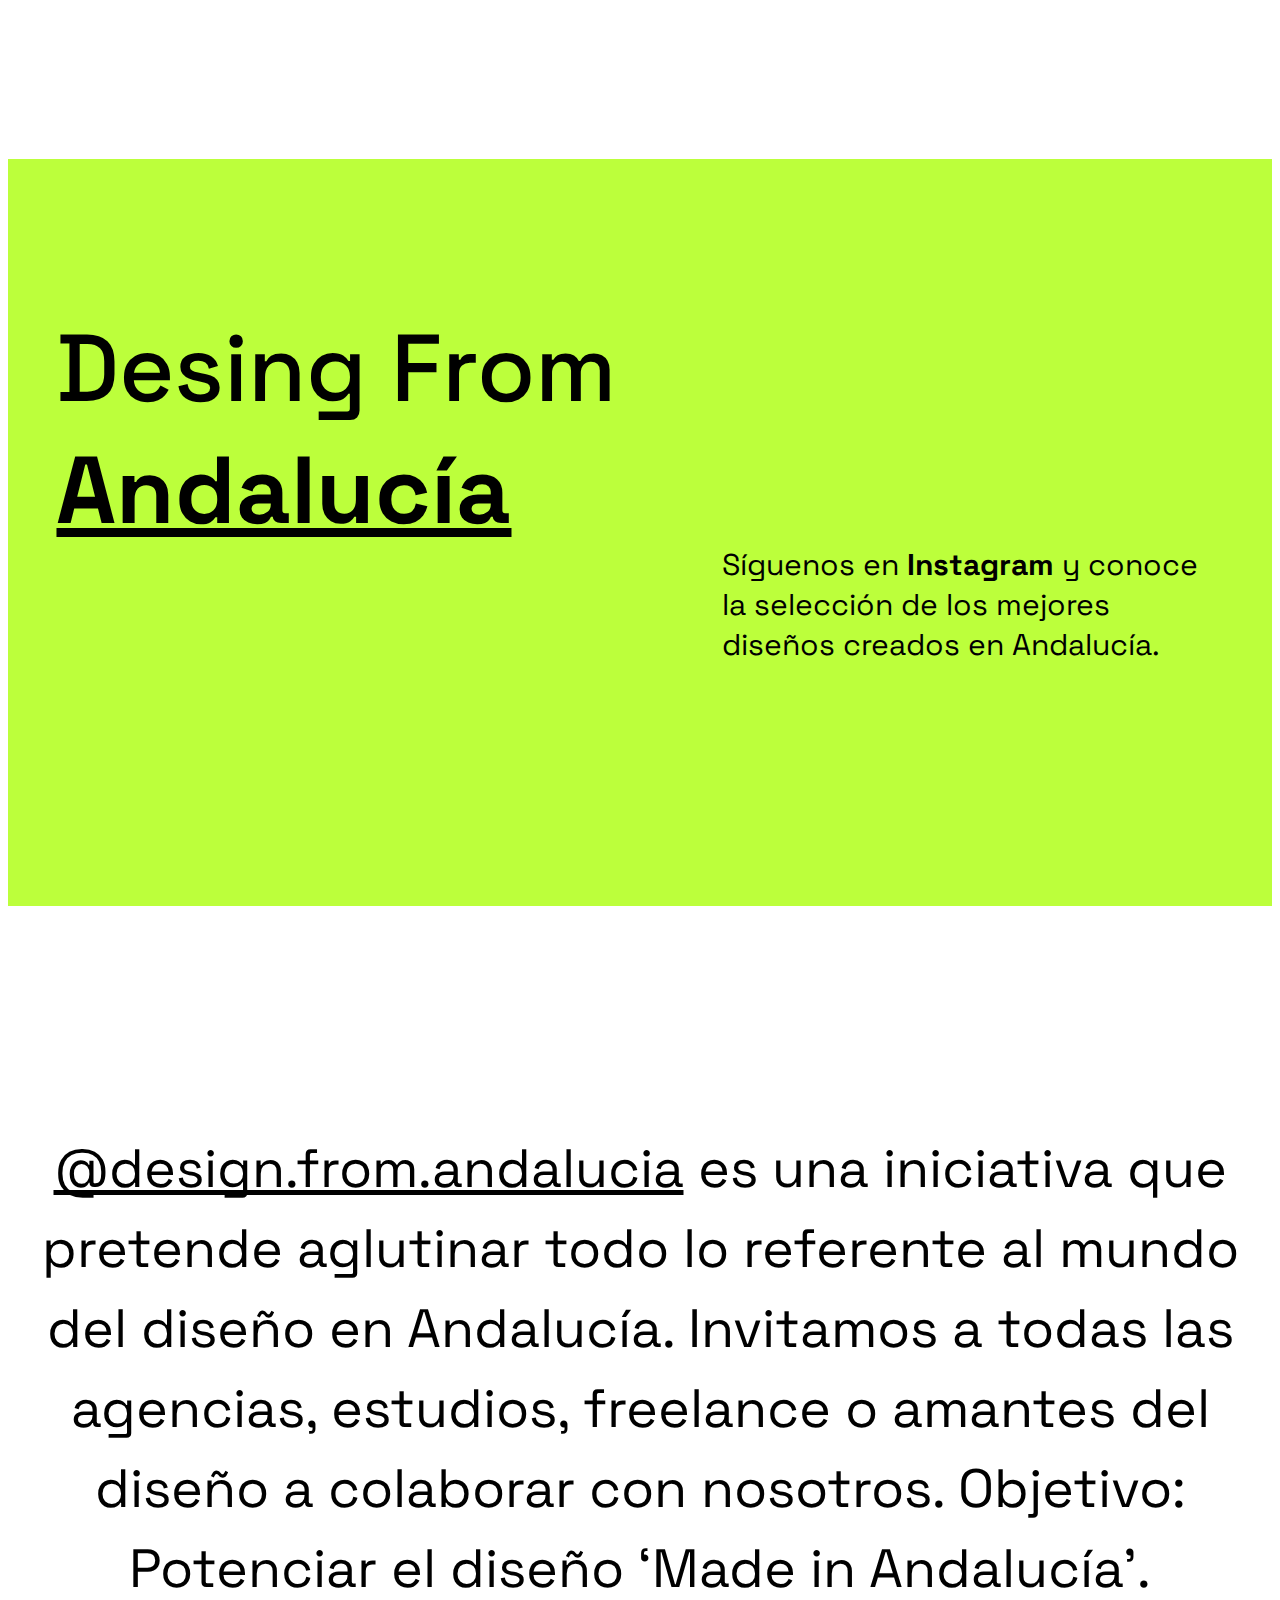
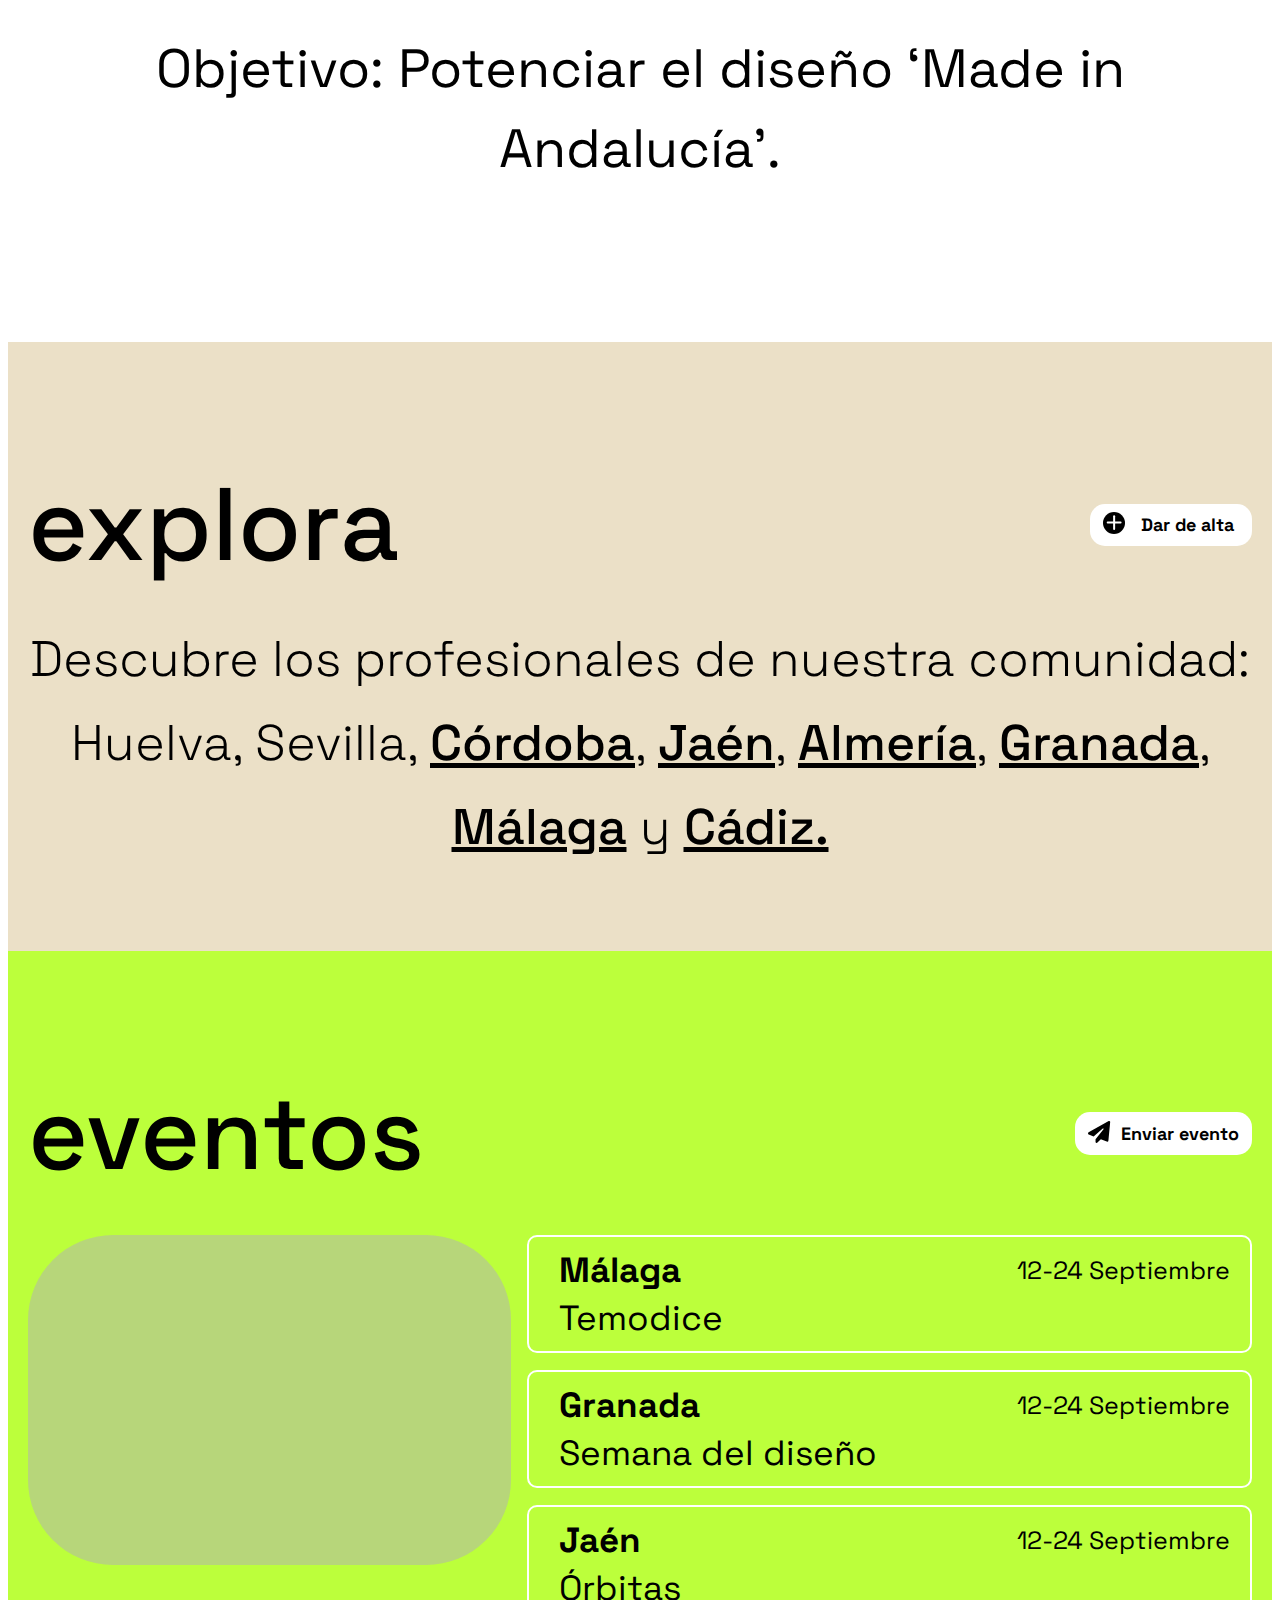
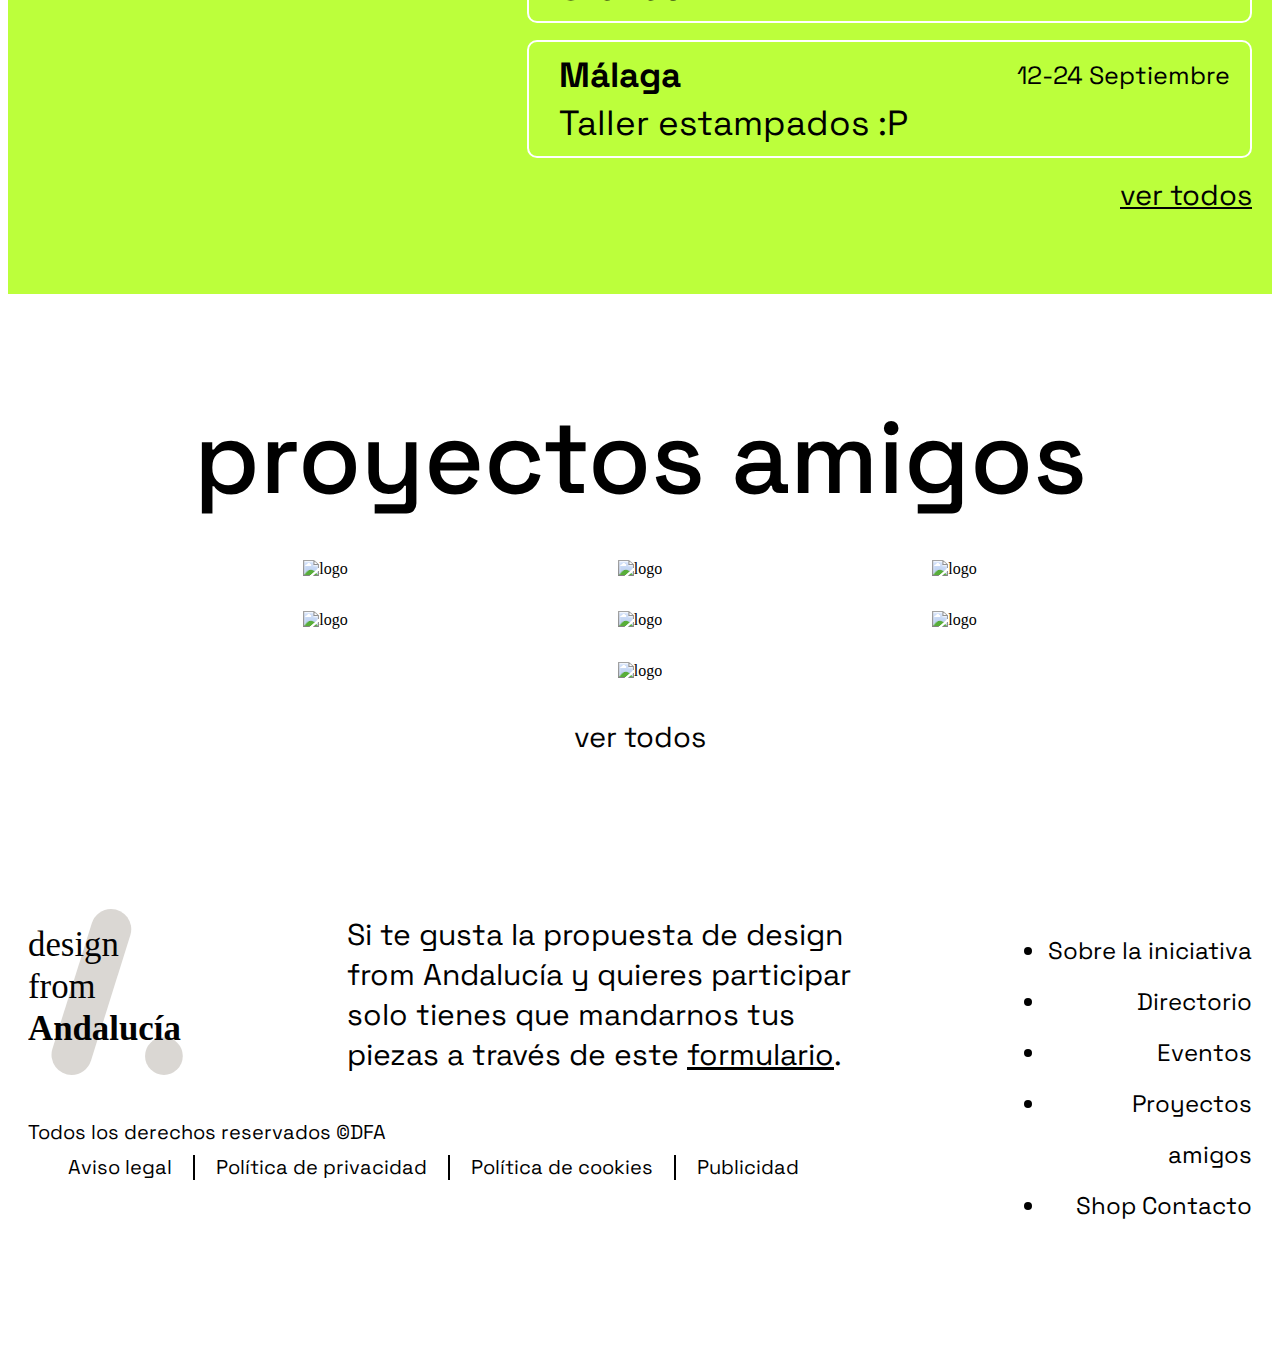
==== commit 1fae5d02: "se adelanto listado" ====
--- a/index.html
+++ b/index.html
@@ -72,7 +72,6 @@
               Desing From
               <div class="zonas-banner">
                 <a href="#">Andalucía</a>
-                <!-- <a href="./Explora-listados.html">Andalucía</a> -->
               </div>
             </h1>
           </div>
@@ -84,7 +83,7 @@
           </div>
         </div>
 
-        <!-- !Plugins -->
+        <!-- !Plugins de instagram -->
       </div>
     </section>
 
--- a/assets/css/style.css
+++ b/assets/css/style.css
@@ -147,7 +147,7 @@
   padding-right: 20px;
 }
 section#home-eventos .container-event .header-evento {
-  margin-bottom: 30px;
+  margin-bottom: 40px;
   display: -webkit-box;
   display: -ms-flexbox;
   display: flex;
@@ -187,6 +187,7 @@
 @media screen and (max-width: 610px) {
   section#home-eventos .container-event .header-evento .title-evento {
     font-size: 40px;
+    line-height: 70px;
   }
 }
 section#home-eventos .container-event .header-evento .title-evento a {
@@ -658,18 +659,10 @@
   }
 }
 section#home-texto .container-slider-home .texto > p > a {
-  position: relative;
-  text-decoration: none;
+  text-decoration: underline;
   color: black;
-}
-section#home-texto .container-slider-home .texto > p > a::before {
-  content: "";
-  width: 100%;
-  position: absolute;
-  bottom: 0;
-  left: 0;
-  right: 0;
-  border-bottom: 3px solid black;
+  -webkit-text-decoration-skip-ink: none;
+          text-decoration-skip-ink: none;
 }
 footer#footer {
   padding-bottom: 105px;
@@ -962,6 +955,7 @@
   border: none;
 }
 section#info_publicidad {
+  padding-top: 156px;
   padding-bottom: 100px;
 }
 section#info_publicidad .container-public {
@@ -1026,18 +1020,10 @@
   }
 }
 section#info_publicidad .container-public .info > p > a {
-  position: relative;
-  text-decoration: none;
+  text-decoration: underline;
   color: black;
-}
-section#info_publicidad .container-public .info > p > a::before {
-  content: "";
-  width: 100%;
-  position: absolute;
-  bottom: 0;
-  left: 0;
-  right: 0;
-  border-bottom: 2px solid black;
+  -webkit-text-decoration-skip-ink: none;
+          text-decoration-skip-ink: none;
 }
 section#cinta-beige {
   padding-top: 65px;
@@ -1345,7 +1331,7 @@
   text-decoration: none;
 }
 section#proyecto_publico {
-  padding-top: 158px;
+  padding-top: 178px;
   padding-bottom: 50.69px;
 }
 @media screen and (max-width: 800px) {
@@ -1386,18 +1372,10 @@
   }
 }
 section#proyecto_publico .container-p .texto > p > a {
-  position: relative;
-  text-decoration: none;
+  text-decoration: underline;
   color: black;
-}
-section#proyecto_publico .container-p .texto > p > a::before {
-  content: "";
-  width: 100%;
-  position: absolute;
-  bottom: 0;
-  left: 0;
-  right: 0;
-  border-bottom: 2px solid black;
+  -webkit-text-decoration-skip-ink: none;
+          text-decoration-skip-ink: none;
 }
 section#proyecto_publico .container-p .elemento_wrap {
   margin-top: 40px;
@@ -1437,7 +1415,9 @@
   font-weight: normal;
   font-family: "Space Grotesk";
   line-height: 34px;
-  text-decoration: none;
+  text-decoration: underline;
+  -webkit-text-decoration-skip-ink: none;
+          text-decoration-skip-ink: none;
 }
 section#superior-agency {
   margin-bottom: 161px;
@@ -1714,9 +1694,12 @@
     width: 530px;
   }
 }
+section#slider-agency .container .swiper .swiper-button-next img {
+  -webkit-transform: rotate(180deg);
+          transform: rotate(180deg);
+}
 section#slider-agency .container .swiper .swiper-button-prev::after {
   content: "prev";
-  background-image: url(../img/agencia/arrow.svg) !important;
   background-color: transparent;
   position: absolute;
   width: 100px;
@@ -1726,7 +1709,6 @@
 }
 section#slider-agency .container .swiper .swiper-button-next::after {
   content: "prev";
-  background-image: url(../img/agencia/arrow.svg) !important;
   background-color: transparent;
   position: absolute;
   -webkit-transform: rotate(180deg);
@@ -1735,6 +1717,798 @@
   height: 100px;
   background-repeat: no-repeat;
   background-position: right;
+}
+section#cabeceraDFA {
+  padding-top: 156px;
+  padding-bottom: 180px;
+}
+section#cabeceraDFA .container_DFA {
+  max-width: 1358px;
+  margin: auto;
+  padding-left: 20px;
+  padding-right: 20px;
+}
+section#cabeceraDFA .container_DFA .title-dfa {
+  line-height: 123.6px;
+  font-family: "Space Grotesk";
+  font-size: 103px;
+  font-weight: 500;
+  text-align: start;
+  margin: 0;
+}
+@media screen and (max-width: 800px) {
+  section#cabeceraDFA .container_DFA .title-dfa {
+    font-size: 90px;
+  }
+}
+@media screen and (max-width: 752px) {
+  section#cabeceraDFA .container_DFA .title-dfa {
+    font-size: 70px;
+  }
+}
+@media screen and (max-width: 610px) {
+  section#cabeceraDFA .container_DFA .title-dfa {
+    font-size: 40px;
+    line-height: 45px;
+  }
+}
+section#cabeceraDFA .container_DFA .title-dfa a {
+  text-decoration: none;
+  color: black;
+}
+section#cabeceraDFA .container_DFA .info > p {
+  margin-bottom: 0;
+  margin-top: 40px;
+  line-height: 80px;
+  font-size: 54px;
+  color: black;
+  font-family: "Space Grotesk";
+}
+@media screen and (max-width: 1310px) {
+  section#cabeceraDFA .container_DFA .info > p {
+    text-align: center;
+  }
+}
+@media screen and (max-width: 1100px) {
+  section#cabeceraDFA .container_DFA .info > p {
+    font-size: 28px;
+    line-height: 35px;
+    text-align: left;
+  }
+  section#cabeceraDFA .container_DFA .info > p > strong {
+    font-weight: normal;
+  }
+}
+@media screen and (max-width: 800px) {
+  section#cabeceraDFA .container_DFA .info > p {
+    font-size: 20px;
+    line-height: 30px;
+  }
+}
+@media screen and (max-width: 610px) {
+  section#cabeceraDFA .container_DFA .info > p {
+    margin-top: 20px;
+  }
+}
+section#cabeceraDFA .container_DFA .info > p > a {
+  text-decoration: underline;
+  color: black;
+  -webkit-text-decoration-skip-ink: none;
+          text-decoration-skip-ink: none;
+}
+@media screen and (max-width: 1100px) {
+  section#cabeceraDFA .container_DFA .info > p > a {
+    text-decoration: none;
+  }
+}
+section#plugins {
+  padding-top: 206px;
+  background-image: -webkit-gradient(linear, left top, left bottom, color-stop(64%, white), color-stop(64%, #bcff3b));
+  background-image: linear-gradient(white 64%, #bcff3b 64%);
+  min-height: 1000px;
+  padding-bottom: 109px;
+}
+@media screen and (max-width: 1100px) {
+  section#plugins {
+    background-color: white;
+    background-image: none;
+  }
+}
+section#plugins .container {
+  max-width: 1358px;
+  margin: auto;
+  padding-left: 20px;
+  padding-right: 20px;
+}
+section#plugins .container .titulo-colabora {
+  line-height: 123.6px;
+  font-family: "Space Grotesk";
+  font-size: 103px;
+  font-weight: 500;
+  text-align: center;
+  margin: 0;
+  margin-bottom: 100px;
+}
+@media screen and (max-width: 800px) {
+  section#plugins .container .titulo-colabora {
+    font-size: 90px;
+    line-height: 100px;
+  }
+}
+@media screen and (max-width: 752px) {
+  section#plugins .container .titulo-colabora {
+    font-size: 70px;
+    line-height: 80px;
+  }
+}
+@media screen and (max-width: 610px) {
+  section#plugins .container .titulo-colabora {
+    font-size: 40px;
+    line-height: 50px;
+  }
+}
+section#plugins .container .titulo-colabora a {
+  text-decoration: none;
+  color: black;
+}
+section#proyect {
+  padding-top: 101.69px;
+  padding-bottom: 50.69px;
+}
+@media screen and (max-width: 660px) {
+  section#proyect {
+    padding-top: 70.69px;
+  }
+}
+section#proyect .container-proyect {
+  max-width: 1328px;
+  margin: auto;
+  padding-left: 20px;
+  padding-right: 20px;
+}
+section#proyect .container-proyect .title-proyect {
+  line-height: 123.6px;
+  font-family: "Space Grotesk";
+  font-size: 103px;
+  font-weight: 500;
+  text-align: center;
+  margin: 0;
+}
+@media screen and (max-width: 990px) {
+  section#proyect .container-proyect .title-proyect {
+    font-size: 85px;
+  }
+}
+@media screen and (max-width: 780px) {
+  section#proyect .container-proyect .title-proyect {
+    text-align: start;
+    font-size: 70px;
+  }
+}
+@media screen and (max-width: 660px) {
+  section#proyect .container-proyect .title-proyect {
+    font-size: 40px;
+    line-height: 60px;
+  }
+}
+@media screen and (max-width: 500px) {
+  section#proyect .container-proyect .title-proyect {
+    font-size: 35px;
+    line-height: 50px;
+  }
+}
+section#proyect .container-proyect .title-proyect a {
+  text-decoration: none;
+  color: black;
+}
+section#proyect .container-proyect .element-wrap {
+  margin-top: 40px;
+  display: -webkit-box;
+  display: -ms-flexbox;
+  display: flex;
+  -ms-flex-wrap: wrap;
+      flex-wrap: wrap;
+  -webkit-box-align: center;
+      -ms-flex-align: center;
+          align-items: center;
+  -webkit-box-pack: center;
+      -ms-flex-pack: center;
+          justify-content: center;
+  gap: 33px;
+}
+@media screen and (max-width: 600px) {
+  section#proyect .container-proyect .element-wrap {
+    margin-top: 0px;
+  }
+}
+section#proyect .container-proyect .element-wrap .item {
+  text-align: center;
+  width: 23%;
+}
+@media screen and (max-width: 820px) {
+  section#proyect .container-proyect .element-wrap .item {
+    width: 45%;
+  }
+}
+section#proyect .container-proyect > .enlace-ver_todos {
+  margin-top: 40px;
+  display: block;
+  font-size: 29px;
+  text-align: center;
+  color: #020202;
+  font-weight: normal;
+  font-family: "Space Grotesk";
+  line-height: 34px;
+  text-decoration: underline;
+  -webkit-text-decoration-skip-ink: none;
+          text-decoration-skip-ink: none;
+}
+section#seccion_Green {
+  background-color: #bcff3b;
+  padding-top: 157px;
+  padding-bottom: 157px;
+}
+section#seccion_Green .containerGreen {
+  max-width: 1358px;
+  margin: auto;
+  padding-left: 20px;
+  padding-right: 20px;
+}
+section#seccion_Green .containerGreen .title-publicamos {
+  line-height: 123.6px;
+  font-family: "Space Grotesk";
+  font-size: 103px;
+  font-weight: 500;
+  text-align: start;
+  margin: 0;
+}
+@media screen and (max-width: 800px) {
+  section#seccion_Green .containerGreen .title-publicamos {
+    font-size: 90px;
+    line-height: 100px;
+  }
+}
+@media screen and (max-width: 752px) {
+  section#seccion_Green .containerGreen .title-publicamos {
+    font-size: 70px;
+    line-height: 80px;
+  }
+}
+@media screen and (max-width: 610px) {
+  section#seccion_Green .containerGreen .title-publicamos {
+    font-size: 40px;
+    line-height: 50px;
+  }
+}
+section#seccion_Green .containerGreen .title-publicamos a {
+  text-decoration: none;
+  color: black;
+}
+section#seccion_Green .containerGreen .info > p {
+  margin-bottom: 0;
+  margin-top: 40px;
+  line-height: 80px;
+  font-size: 54px;
+  color: black;
+  font-family: "Space Grotesk";
+}
+@media screen and (max-width: 1310px) {
+  section#seccion_Green .containerGreen .info > p {
+    text-align: center;
+  }
+}
+@media screen and (max-width: 1100px) {
+  section#seccion_Green .containerGreen .info > p {
+    font-size: 28px;
+    line-height: 35px;
+    text-align: left;
+  }
+  section#seccion_Green .containerGreen .info > p > strong {
+    font-weight: normal;
+  }
+}
+@media screen and (max-width: 800px) {
+  section#seccion_Green .containerGreen .info > p {
+    font-size: 20px;
+    line-height: 30px;
+  }
+}
+section#seccion_Green .containerGreen .info > p > a {
+  text-decoration: underline;
+  color: black;
+  -webkit-text-decoration-skip-ink: none;
+          text-decoration-skip-ink: none;
+}
+section#beigeDFA {
+  background-color: #ebe0c7;
+  padding-top: 156px;
+  padding-bottom: 180px;
+}
+@media screen and (max-width: 1100px) {
+  section#beigeDFA {
+    padding-bottom: 100px;
+    padding-top: 100px;
+  }
+}
+section#beigeDFA .container_DFA_beige {
+  max-width: 1358px;
+  margin: auto;
+  padding-left: 20px;
+  padding-right: 20px;
+}
+section#beigeDFA .container_DFA_beige .title-queEs-dfa {
+  line-height: 123.6px;
+  font-family: "Space Grotesk";
+  font-size: 103px;
+  font-weight: 500;
+  text-align: start;
+  margin: 0;
+}
+@media screen and (max-width: 800px) {
+  section#beigeDFA .container_DFA_beige .title-queEs-dfa {
+    font-size: 90px;
+    line-height: 100px;
+  }
+}
+@media screen and (max-width: 752px) {
+  section#beigeDFA .container_DFA_beige .title-queEs-dfa {
+    font-size: 70px;
+    line-height: 80px;
+  }
+}
+@media screen and (max-width: 610px) {
+  section#beigeDFA .container_DFA_beige .title-queEs-dfa {
+    font-size: 40px;
+    line-height: 50px;
+  }
+}
+section#beigeDFA .container_DFA_beige .title-queEs-dfa a {
+  text-decoration: none;
+  color: black;
+}
+section#beigeDFA .container_DFA_beige .parrafos > p {
+  margin-bottom: 0;
+  margin-top: 40px;
+  line-height: 80px;
+  font-size: 54px;
+  color: black;
+  font-family: "Space Grotesk";
+}
+@media screen and (max-width: 1310px) {
+  section#beigeDFA .container_DFA_beige .parrafos > p {
+    text-align: center;
+  }
+}
+@media screen and (max-width: 1100px) {
+  section#beigeDFA .container_DFA_beige .parrafos > p {
+    font-size: 28px;
+    line-height: 35px;
+    text-align: left;
+  }
+  section#beigeDFA .container_DFA_beige .parrafos > p > strong {
+    font-weight: normal;
+  }
+}
+@media screen and (max-width: 800px) {
+  section#beigeDFA .container_DFA_beige .parrafos > p {
+    font-size: 20px;
+    line-height: 30px;
+  }
+}
+section#beigeDFA .container_DFA_beige .parrafos > p:last-child {
+  margin-top: 50px;
+}
+@media screen and (max-width: 400px) {
+  section#beigeDFA .container_DFA_beige .parrafos > p:last-child {
+    margin-top: 20px;
+  }
+}
+section#beigeDFA .contenedor-botones {
+  display: none;
+}
+@media screen and (max-width: 1100px) {
+  section#beigeDFA .contenedor-botones {
+    margin-top: 80px;
+    display: block;
+    width: 100%;
+    background-color: white;
+    height: 230px;
+    margin-bottom: 80px;
+    -webkit-box-shadow: 0px -15px 50px #00000029;
+            box-shadow: 0px -15px 50px #00000029;
+    display: -webkit-box;
+    display: -ms-flexbox;
+    display: flex;
+    -webkit-box-align: center;
+        -ms-flex-align: center;
+            align-items: center;
+    -webkit-box-pack: center;
+        -ms-flex-pack: center;
+            justify-content: center;
+    gap: 60px;
+  }
+}
+@media screen and (max-width: 520px) {
+  section#beigeDFA .contenedor-botones {
+    gap: 15px;
+    padding: 0px 20px;
+  }
+}
+section#beigeDFA .contenedor-botones > button {
+  min-width: 162px;
+  height: 62.55px;
+  border-radius: 10px;
+  background-color: black;
+  padding: 9px 13px;
+  -webkit-transition: 0.5s all;
+  transition: 0.5s all;
+  border: 0;
+  display: -webkit-box;
+  display: -ms-flexbox;
+  display: flex;
+  -webkit-box-align: center;
+      -ms-flex-align: center;
+          align-items: center;
+  gap: 10.5px;
+}
+section#beigeDFA .contenedor-botones > button a {
+  font-family: "Space Grotesk";
+  font-weight: bold;
+  font-size: 18px;
+  background-color: transparent;
+  width: 100%;
+  text-decoration: none;
+  display: block;
+  color: white;
+}
+@media screen and (max-width: 520px) {
+  section#beigeDFA .contenedor-botones > button a {
+    line-height: 20px;
+    font-size: 16px;
+  }
+}
+section#cabecera_listado {
+  padding-top: 136px;
+  padding-bottom: 123px;
+}
+section#cabecera_listado .container {
+  max-width: 1358px;
+  margin: auto;
+  padding-left: 20px;
+  padding-right: 20px;
+}
+section#cabecera_listado .container .header-flex {
+  display: -webkit-box;
+  display: -ms-flexbox;
+  display: flex;
+  -webkit-box-pack: justify;
+      -ms-flex-pack: justify;
+          justify-content: space-between;
+  gap: 150px;
+  -webkit-box-align: center;
+      -ms-flex-align: center;
+          align-items: center;
+}
+@media screen and (max-width: 1100px) {
+  section#cabecera_listado .container .header-flex {
+    -ms-flex-wrap: wrap;
+        flex-wrap: wrap;
+    gap: 10px;
+  }
+}
+section#cabecera_listado .container .header-flex .titulo-and-btn {
+  display: -webkit-box;
+  display: -ms-flexbox;
+  display: flex;
+  -webkit-box-orient: vertical;
+  -webkit-box-direction: normal;
+      -ms-flex-direction: column;
+          flex-direction: column;
+}
+section#cabecera_listado .container .header-flex .titulo-and-btn .titulo-explora-listado {
+  line-height: 123.6px;
+  font-family: "Space Grotesk";
+  font-size: 103px;
+  font-weight: 500;
+  text-align: start;
+  margin-top: 0;
+  margin-bottom: 20px;
+}
+@media screen and (max-width: 800px) {
+  section#cabecera_listado .container .header-flex .titulo-and-btn .titulo-explora-listado {
+    font-size: 90px;
+  }
+}
+@media screen and (max-width: 752px) {
+  section#cabecera_listado .container .header-flex .titulo-and-btn .titulo-explora-listado {
+    font-size: 70px;
+    margin-bottom: 0;
+    line-height: 70px;
+  }
+}
+@media screen and (max-width: 610px) {
+  section#cabecera_listado .container .header-flex .titulo-and-btn .titulo-explora-listado {
+    font-size: 40px;
+  }
+}
+section#cabecera_listado .container .header-flex .titulo-and-btn .titulo-explora-listado a {
+  color: black;
+  text-decoration: none;
+}
+section#cabecera_listado .container .header-flex .titulo-and-btn .btn-listado-destokp {
+  min-width: 162px;
+  max-width: 163px;
+  height: 42.55px;
+  border-radius: 15px;
+  background-color: white;
+  padding: 9px 13px;
+  -webkit-transition: 0.5s all;
+  transition: 0.5s all;
+  border: 0;
+  display: -webkit-box;
+  display: -ms-flexbox;
+  display: flex;
+  -webkit-box-align: center;
+      -ms-flex-align: center;
+          align-items: center;
+  gap: 10.5px;
+}
+@media screen and (max-width: 1100px) {
+  section#cabecera_listado .container .header-flex .titulo-and-btn .btn-listado-destokp {
+    display: none;
+  }
+}
+@media screen and (max-width: 610px) {
+  section#cabecera_listado .container .header-flex .titulo-and-btn .btn-listado-destokp {
+    height: 50px;
+  }
+}
+section#cabecera_listado .container .header-flex .titulo-and-btn .btn-listado-destokp a {
+  font-family: "Space Grotesk";
+  font-weight: bold;
+  font-size: 18px;
+  background-color: transparent;
+  width: 100%;
+  text-decoration: none;
+  display: block;
+  color: black;
+}
+section#cabecera_listado .container .header-flex .titulo-and-btn .btn-listado-destokp:hover {
+  border: 0;
+  background-color: black;
+}
+section#cabecera_listado .container .header-flex .titulo-and-btn .btn-listado-destokp:hover a {
+  color: white;
+}
+section#cabecera_listado .container .header-flex .titulo-and-btn .btn-listado-destokp:hover svg {
+  fill: white;
+}
+section#cabecera_listado .container .header-flex .titulo-and-btn .btn-listado-destokp:hover svg line {
+  stroke: black;
+}
+section#cabecera_listado .container .header-flex .btn-listado-movil {
+  min-width: 162px;
+  max-width: 163px;
+  height: 42.55px;
+  border-radius: 15px;
+  background-color: white;
+  padding: 9px 13px;
+  -webkit-transition: 0.5s all;
+  transition: 0.5s all;
+  border: 0;
+  -webkit-box-align: center;
+      -ms-flex-align: center;
+          align-items: center;
+  gap: 10.5px;
+  display: none;
+}
+@media screen and (max-width: 1100px) {
+  section#cabecera_listado .container .header-flex .btn-listado-movil {
+    display: block;
+    display: -webkit-box;
+    display: -ms-flexbox;
+    display: flex;
+  }
+}
+@media screen and (max-width: 610px) {
+  section#cabecera_listado .container .header-flex .btn-listado-movil {
+    height: 50px;
+  }
+}
+section#cabecera_listado .container .header-flex .btn-listado-movil a {
+  font-family: "Space Grotesk";
+  font-weight: bold;
+  font-size: 18px;
+  background-color: transparent;
+  width: 100%;
+  text-decoration: none;
+  display: block;
+  color: black;
+}
+section#cabecera_listado .container .header-flex .btn-listado-movil:hover {
+  border: 0;
+  background-color: black;
+}
+section#cabecera_listado .container .header-flex .btn-listado-movil:hover a {
+  color: white;
+}
+section#cabecera_listado .container .header-flex .btn-listado-movil:hover svg {
+  fill: white;
+}
+section#cabecera_listado .container .header-flex .btn-listado-movil:hover svg line {
+  stroke: black;
+}
+section#cabecera_listado .container .header-flex .informacion > p {
+  max-width: 761px;
+  font-size: 38px;
+  font-weight: lighter;
+  font-family: "Space Grotesk";
+  line-height: 45px;
+  margin: 0;
+  color: black;
+}
+@media screen and (max-width: 1100px) {
+  section#cabecera_listado .container .header-flex .informacion > p {
+    font-size: 28px;
+    line-height: 35px;
+  }
+}
+@media screen and (max-width: 800px) {
+  section#cabecera_listado .container .header-flex .informacion > p {
+    font-size: 20px;
+    line-height: 30px;
+  }
+}
+@media screen and (max-width: 400px) {
+  section#cabecera_listado .container .header-flex .informacion > p {
+    font-size: 18px;
+    line-height: 28px;
+  }
+}
+section#tabla_content .container {
+  max-width: 1358px;
+  margin: auto;
+  padding-left: 20px;
+  padding-right: 20px;
+}
+section#tabla_content table {
+  border: 0;
+}
+section#tabla_content table tbody {
+  width: 100%;
+  display: block;
+}
+section#tabla_content table tr {
+  margin-bottom: 40px;
+  width: 100%;
+  display: -webkit-box;
+  display: -ms-flexbox;
+  display: flex;
+  -webkit-box-align: center;
+      -ms-flex-align: center;
+          align-items: center;
+  padding: 13px;
+  min-height: 91px;
+  background-color: #f7f5f5;
+  border-radius: 10px;
+  -webkit-box-pack: justify;
+      -ms-flex-pack: justify;
+          justify-content: space-between;
+  gap: 60px;
+}
+@media screen and (max-width: 1100px) {
+  section#tabla_content table tr {
+    gap: 50px;
+  }
+}
+@media screen and (max-width: 500px) {
+  section#tabla_content table tr {
+    gap: 20px;
+  }
+}
+section#tabla_content table tr .iniciales {
+  max-width: 80px;
+  text-transform: uppercase;
+  color: #c4c4c4;
+  text-align: center;
+  font-size: 40px;
+  font-family: "Space Grotesk";
+  font-weight: bold;
+}
+@media screen and (max-width: 500px) {
+  section#tabla_content table tr .iniciales {
+    font-size: 30px;
+  }
+}
+section#tabla_content table tr .marcas {
+  text-align: left;
+  font-size: 30px;
+  font-family: "Space Grotesk";
+  font-weight: 500;
+  color: #000000;
+}
+@media screen and (max-width: 500px) {
+  section#tabla_content table tr .marcas {
+    font-size: 18px;
+    line-height: 22px;
+    max-width: 130px;
+    overflow: hidden;
+    text-overflow: ellipsis;
+    white-space: nowrap;
+  }
+}
+section#tabla_content table tr .btns {
+  display: -webkit-box;
+  display: -ms-flexbox;
+  display: flex;
+  gap: 20px;
+  -webkit-box-align: center;
+      -ms-flex-align: center;
+          align-items: center;
+  height: 80px;
+}
+@media screen and (max-width: 1100px) {
+  section#tabla_content table tr .btns {
+    display: none;
+  }
+}
+section#tabla_content table tr .btns > button {
+  max-width: 150px;
+  text-align: center;
+  height: 42.55px;
+  color: #7b6c6c;
+  border-radius: 10px;
+  background-color: white;
+  padding: 9px 13px;
+  -webkit-transition: 0.5s all;
+  transition: 0.5s all;
+  border: 0;
+  -webkit-box-pack: center;
+      -ms-flex-pack: center;
+          justify-content: center;
+  display: -webkit-box;
+  display: -ms-flexbox;
+  display: flex;
+  -webkit-box-align: center;
+      -ms-flex-align: center;
+          align-items: center;
+  font-size: 23px;
+  font-family: "Space Grotesk";
+  font-weight: 500;
+}
+section#tabla_content table tr .btns > button:last-child {
+  max-width: 46px;
+}
+section#tabla_content table tr .btn-agencia > button {
+  text-transform: capitalize;
+  min-width: 140px;
+  text-align: center;
+  height: 42.55px;
+  color: white;
+  border-radius: 10px;
+  background-color: #000000;
+  padding: 9px 13px;
+  -webkit-transition: 0.5s all;
+  transition: 0.5s all;
+  border: 0;
+  -webkit-box-pack: center;
+      -ms-flex-pack: center;
+          justify-content: center;
+  display: -webkit-box;
+  display: -ms-flexbox;
+  display: flex;
+  -webkit-box-align: center;
+      -ms-flex-align: center;
+          align-items: center;
+  font-size: 23px;
+  font-family: "Space Grotesk";
+  font-weight: 500;
+}
+@media screen and (max-width: 500px) {
+  section#tabla_content table tr .btn-agencia > button {
+    min-width: 100px;
+    font-size: 18px;
+  }
 }
 section#AND_shop {
   padding-top: 105px;
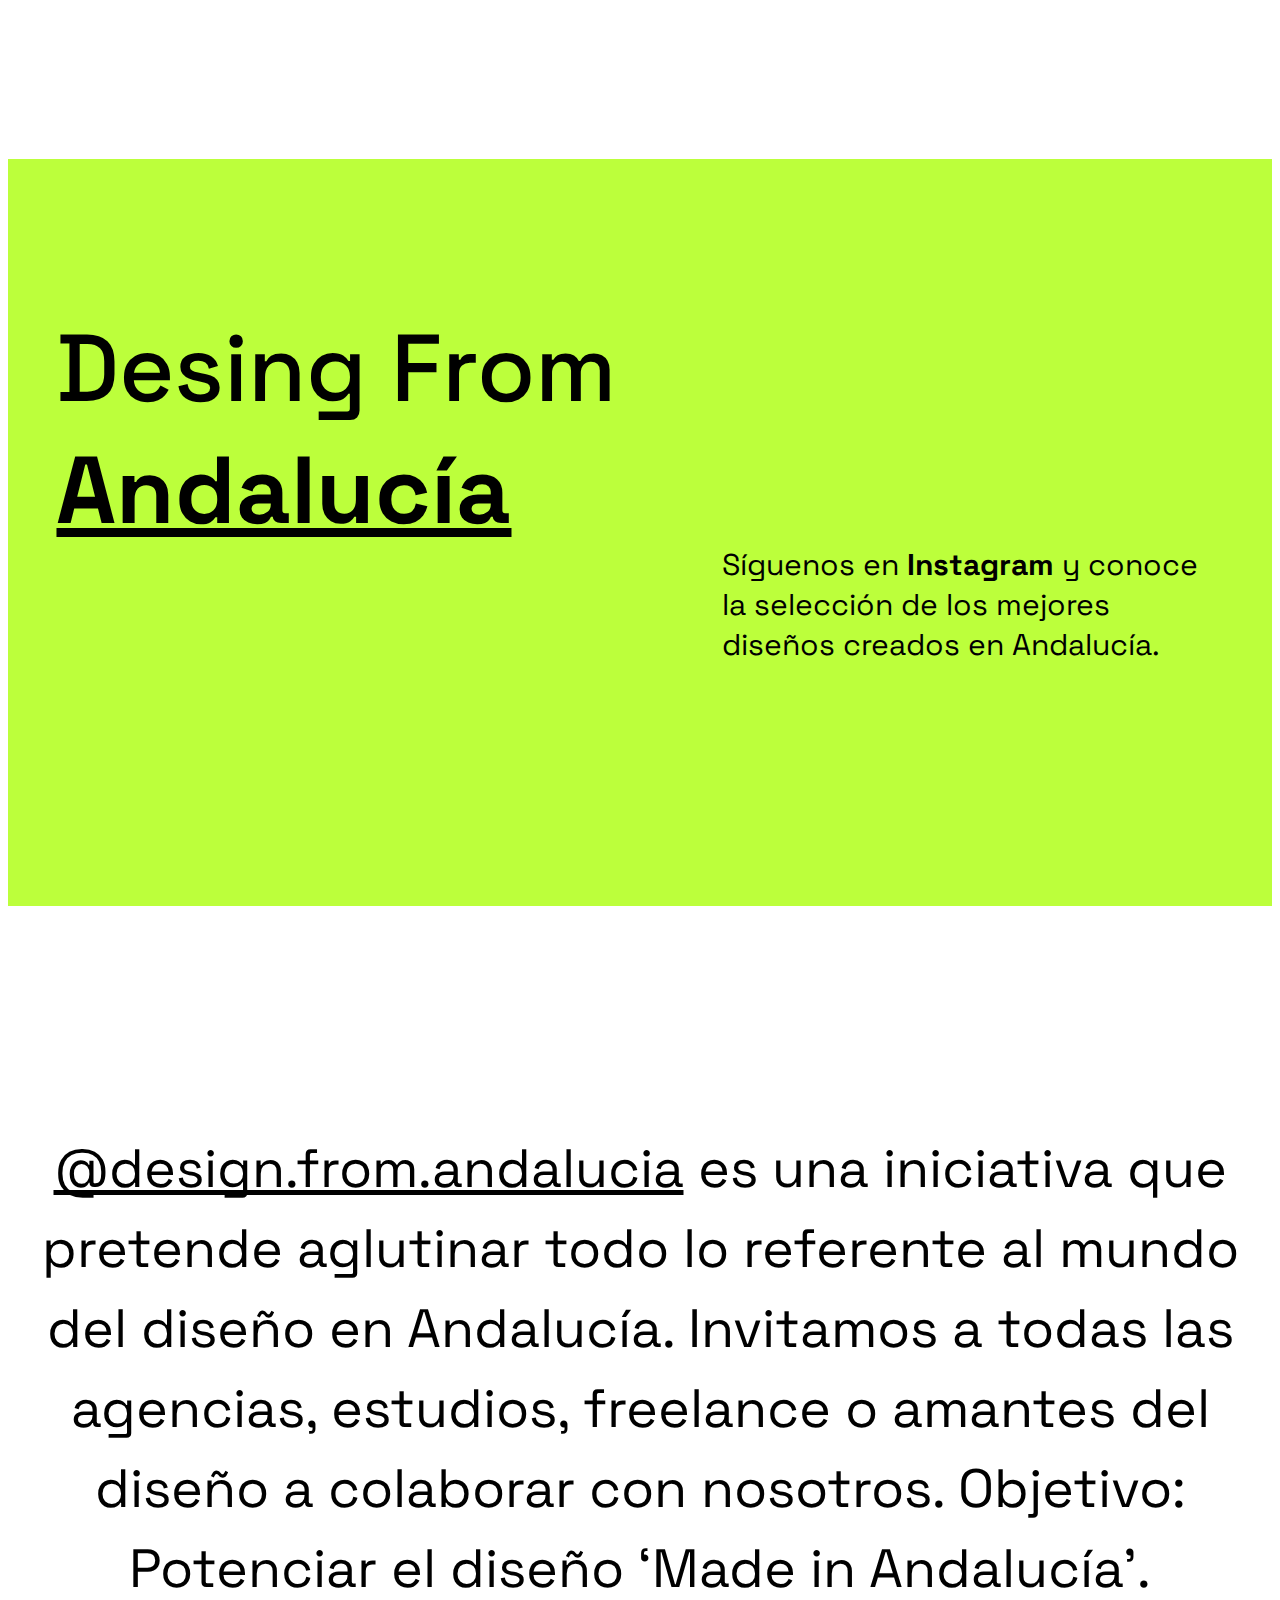
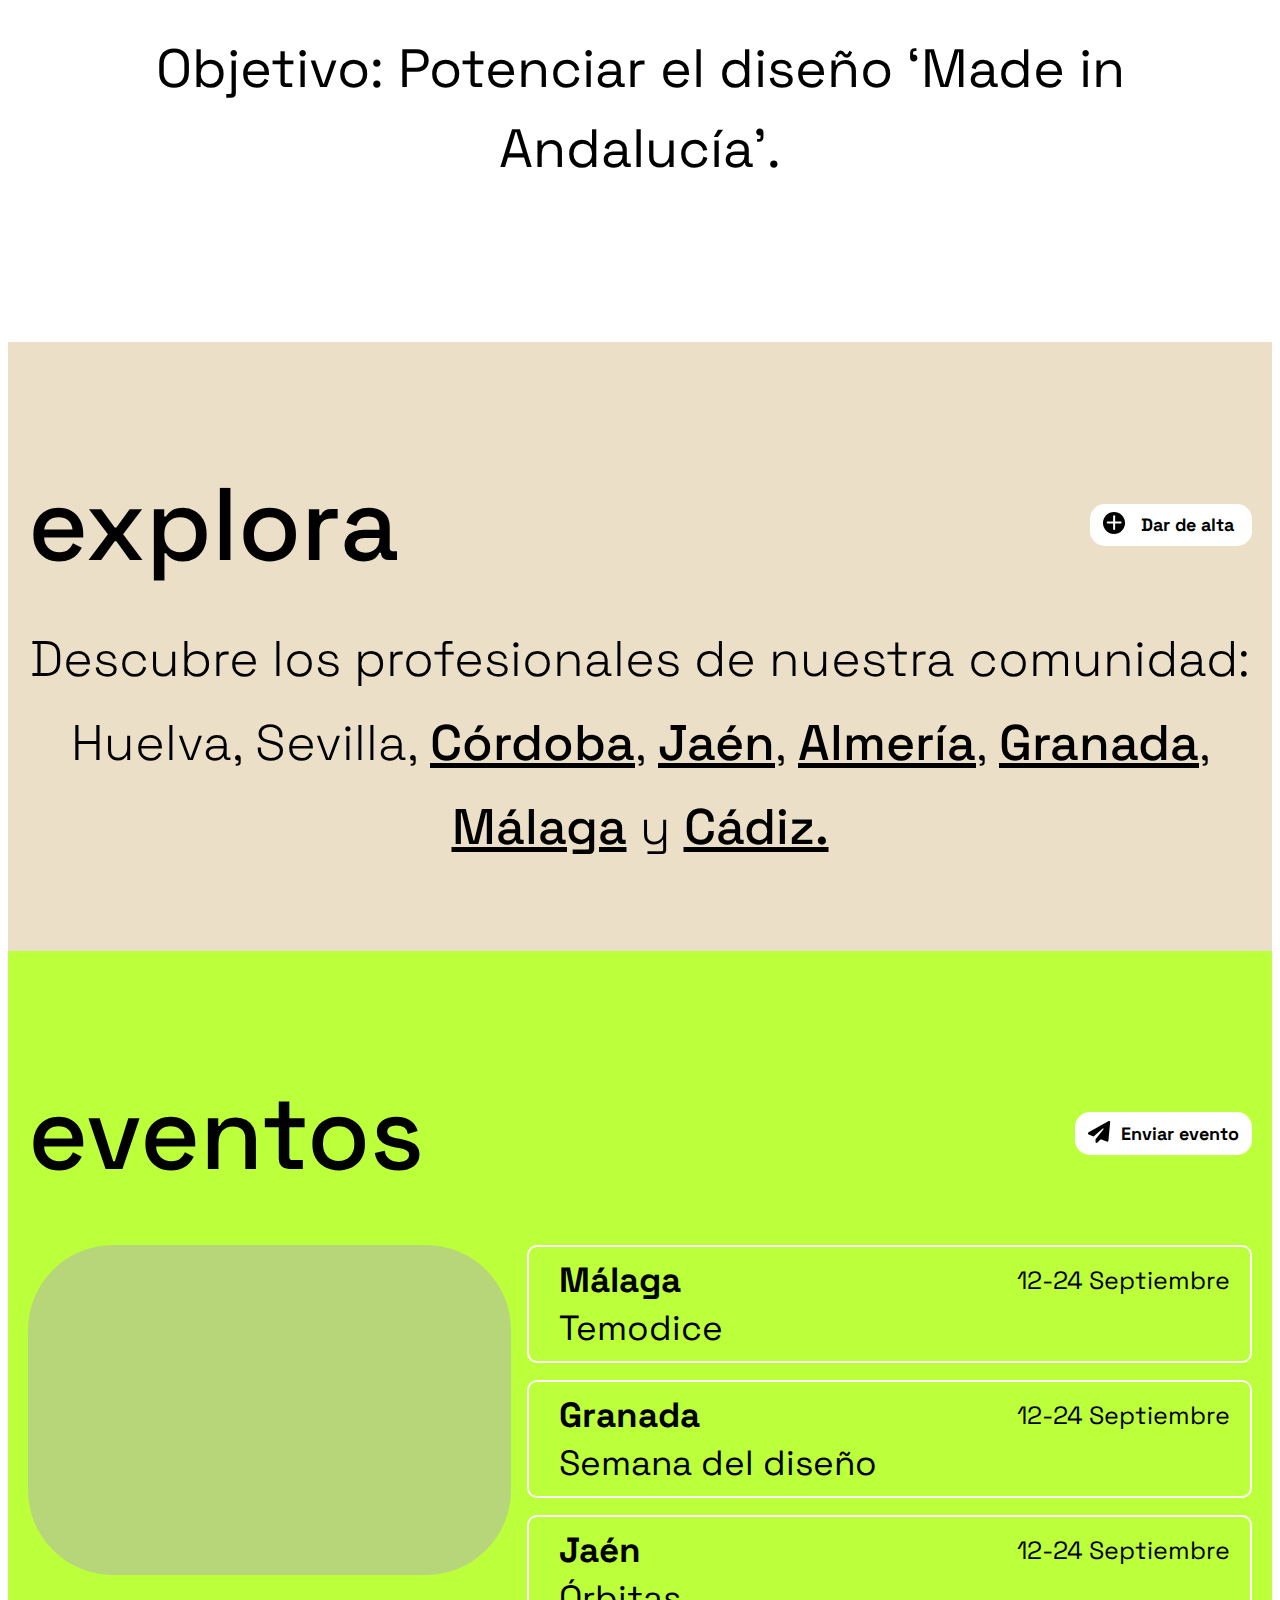
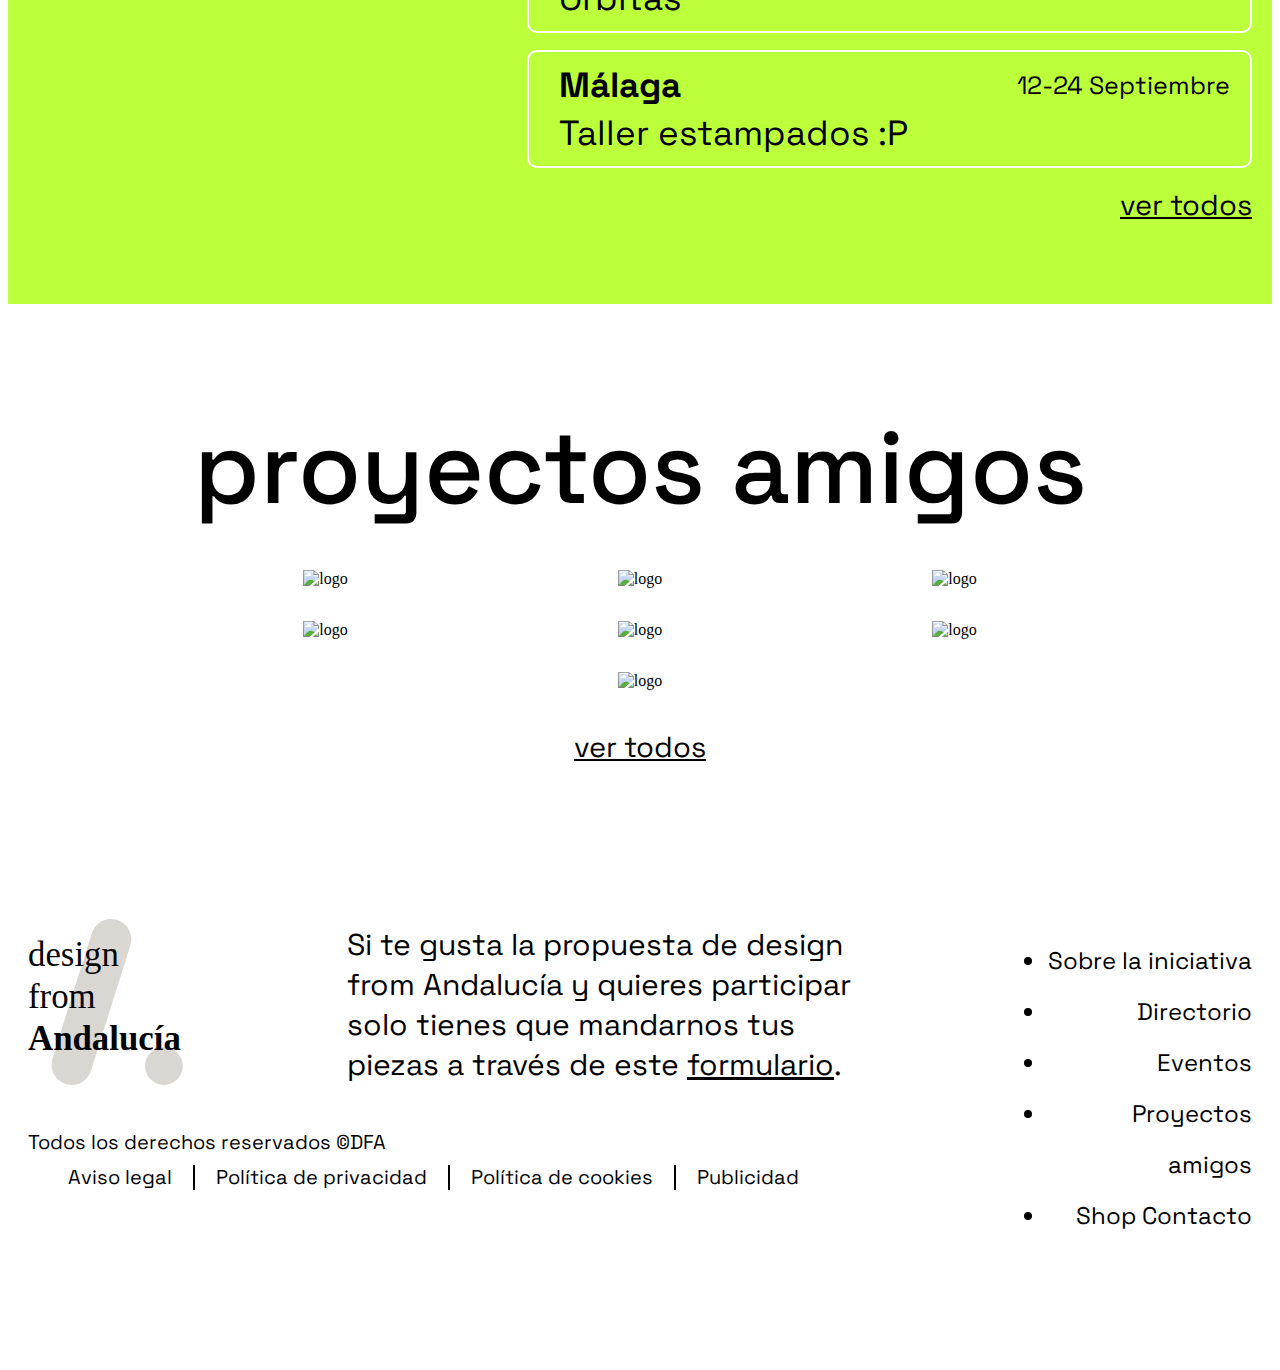
==== commit 4ee6e427: "ultimas modificaciones" ====
--- a/index.html
+++ b/index.html
@@ -428,23 +428,25 @@
 
     <!-- *Scrip info-noticias[eventos] -->
     <script>
-      const removeClassList = (nodoList, clases) => {
-        Array.from(nodoList).forEach((elem) => {
-          elem.classList.remove(clases);
+      (function () {
+        const removeClassList = (nodoList, clases) => {
+          Array.from(nodoList).forEach((elem) => {
+            elem.classList.remove(clases);
+          });
+        };
+        const itemLista = document.querySelectorAll(
+          "#home-eventos .info-noticias > .column-two .item"
+        );
+        const newArra = Array.from(itemLista);
+
+        newArra.forEach((element) => {
+          element.addEventListener("click", (e) => {
+            e.preventDefault();
+            removeClassList(itemLista, "active");
+            element.classList.add("active");
+          });
         });
-      };
-      const itemLista = document.querySelectorAll(
-        "#home-eventos .info-noticias > .column-two .item"
-      );
-      const newArra = Array.from(itemLista);
-
-      newArra.forEach((element) => {
-        element.addEventListener("click", (e) => {
-          e.preventDefault();
-          removeClassList(itemLista, "active");
-          element.classList.add("active");
-        });
-      });
+      })();
     </script>
   </body>
 </html>
--- a/assets/css/style.css
+++ b/assets/css/style.css
@@ -147,7 +147,7 @@
   padding-right: 20px;
 }
 section#home-eventos .container-event .header-evento {
-  margin-bottom: 40px;
+  margin-bottom: 50px;
   display: -webkit-box;
   display: -ms-flexbox;
   display: flex;
@@ -164,6 +164,7 @@
     -webkit-box-direction: normal;
         -ms-flex-direction: column;
             flex-direction: column;
+    margin-bottom: 40px;
   }
 }
 section#home-eventos .container-event .header-evento .title-evento {
@@ -195,6 +196,7 @@
   color: black;
 }
 section#home-eventos .container-event .header-evento .btn-evento {
+  cursor: pointer;
   min-width: 162px;
   height: 42.55px;
   border-radius: 15px;
@@ -452,6 +454,7 @@
   text-decoration: none;
 }
 section#home-explora .container-explora .header-explora .btn-explora {
+  cursor: pointer;
   min-width: 162px;
   height: 42.55px;
   border-radius: 15px;
@@ -613,11 +616,16 @@
   font-weight: normal;
   font-family: "Space Grotesk";
   line-height: 34px;
-  text-decoration: none;
+  text-decoration: underline;
 }
 section#home-texto {
   padding-top: 70px;
   padding-bottom: 153px;
+}
+@media screen and (max-width: 1100px) {
+  section#home-texto {
+    padding-bottom: 70px;
+  }
 }
 section#home-texto .container-slider-home {
   max-width: 1358px;
@@ -1607,6 +1615,7 @@
   }
 }
 section#superior-agency .container_agency .columns > .one .solicitar-btn-agency {
+  cursor: pointer;
   max-width: 450px;
   border: 1px solid black;
   padding: 10px 20px;
@@ -2135,6 +2144,7 @@
   }
 }
 section#beigeDFA .contenedor-botones > button {
+  cursor: pointer;
   min-width: 162px;
   height: 62.55px;
   border-radius: 10px;
@@ -2171,6 +2181,11 @@
   padding-top: 136px;
   padding-bottom: 123px;
 }
+@media screen and (max-width: 1100px) {
+  section#cabecera_listado {
+    padding-bottom: 30px;
+  }
+}
 section#cabecera_listado .container {
   max-width: 1358px;
   margin: auto;
@@ -2236,6 +2251,7 @@
   text-decoration: none;
 }
 section#cabecera_listado .container .header-flex .titulo-and-btn .btn-listado-destokp {
+  cursor: pointer;
   min-width: 162px;
   max-width: 163px;
   height: 42.55px;
@@ -2371,14 +2387,253 @@
   padding-left: 20px;
   padding-right: 20px;
 }
-section#tabla_content table {
+section#tabla_content .container .caja-flex-btns {
+  display: -webkit-box;
+  display: -ms-flexbox;
+  display: flex;
+  margin-bottom: 90px;
+}
+section#tabla_content .container .caja-flex-btns .cuadro-botones {
+  display: -webkit-box;
+  display: -ms-flexbox;
+  display: flex;
+  -webkit-box-orient: vertical;
+  -webkit-box-direction: normal;
+      -ms-flex-direction: column;
+          flex-direction: column;
+}
+@media screen and (max-width: 1100px) {
+  section#tabla_content .container .caja-flex-btns .cuadro-botones {
+    display: none;
+  }
+}
+section#tabla_content .container .caja-flex-btns .cuadro-botones .selecion-botones-categoria {
+  display: -webkit-box;
+  display: -ms-flexbox;
+  display: flex;
+  -ms-flex-wrap: wrap;
+      flex-wrap: wrap;
+  width: 100%;
+  gap: 17px;
+  margin-bottom: 17px;
+}
+section#tabla_content .container .caja-flex-btns .cuadro-botones .selecion-botones-categoria > button {
+  cursor: pointer;
+  max-width: 170px;
+  text-align: center;
+  height: 42.55px;
+  color: #7b6c6c;
+  border-radius: 10px;
+  background-color: black;
+  padding: 9px 13px;
+  -webkit-transition: 0.5s all;
+  transition: 0.5s all;
   border: 0;
-}
-section#tabla_content table tbody {
+  color: white;
+  -webkit-box-pack: center;
+      -ms-flex-pack: center;
+          justify-content: center;
+  display: -webkit-box;
+  display: -ms-flexbox;
+  display: flex;
+  -webkit-box-align: center;
+      -ms-flex-align: center;
+          align-items: center;
+  font-size: 23px;
+  font-family: "Space Grotesk";
+  font-weight: normal;
+}
+section#tabla_content .container .caja-flex-btns .cuadro-botones .selecion-botones-categoria > button span {
+  margin-right: 10px;
+}
+section#tabla_content .container .caja-flex-btns .cuadro-botones .selecion-botones-categoria > button:hover {
+  background-color: #bcff3b;
+  color: #000000;
+}
+section#tabla_content .container .caja-flex-btns .cuadro-botones .selecion-ubicacion {
+  display: -webkit-box;
+  display: -ms-flexbox;
+  display: flex;
+  -ms-flex-wrap: wrap;
+      flex-wrap: wrap;
+  width: 50%;
+  gap: 17px;
+  margin-bottom: 17px;
+}
+section#tabla_content .container .caja-flex-btns .cuadro-botones .selecion-ubicacion > button {
+  cursor: pointer;
+  max-width: 170px;
+  text-align: center;
+  height: 42.55px;
+  color: #7b6c6c;
+  border-radius: 10px;
+  background-color: #bcff3b;
+  padding: 9px 13px;
+  -webkit-transition: 0.5s all;
+  transition: 0.5s all;
+  border: 0;
+  color: black;
+  -webkit-box-pack: center;
+      -ms-flex-pack: center;
+          justify-content: center;
+  display: -webkit-box;
+  display: -ms-flexbox;
+  display: flex;
+  -webkit-box-align: center;
+      -ms-flex-align: center;
+          align-items: center;
+  font-size: 23px;
+  font-family: "Space Grotesk";
+  font-weight: normal;
+}
+section#tabla_content .container .caja-flex-btns .cuadro-botones .selecion-ubicacion > button span {
+  margin-right: 10px;
+}
+section#tabla_content .container .caja-flex-btns .cuadro-botones .selecion-ubicacion > button:hover {
+  background-color: black;
+  color: white;
+}
+section#tabla_content .container .caja-flex-btns .seleccion {
+  width: 100%;
+  height: 76px;
+  display: -webkit-box;
+  display: -ms-flexbox;
+  display: flex;
+  gap: 21px;
+  -webkit-box-align: start;
+      -ms-flex-align: start;
+          align-items: start;
+}
+@media screen and (max-width: 620px) {
+  section#tabla_content .container .caja-flex-btns .seleccion {
+    height: -webkit-fit-content;
+    height: -moz-fit-content;
+    height: fit-content;
+    -webkit-box-orient: vertical;
+    -webkit-box-direction: normal;
+        -ms-flex-direction: column;
+            flex-direction: column;
+  }
+}
+section#tabla_content .container .caja-flex-btns .seleccion .dropdown {
+  width: 100%;
+  max-width: 370px;
+  z-index: 1000;
+  background: #ffffff 0% 0% no-repeat padding-box;
+  -webkit-box-shadow: 0px 2px 6px #11111112;
+          box-shadow: 0px 2px 6px #11111112;
+  border: 1px solid #000000;
+  border-radius: 12px;
+  opacity: 1;
+  overflow: hidden;
+}
+@media screen and (max-width: 620px) {
+  section#tabla_content .container .caja-flex-btns .seleccion .dropdown {
+    max-width: 100%;
+  }
+}
+section#tabla_content .container .caja-flex-btns .seleccion .dropdown .button {
+  border: none;
+  width: 100%;
+  text-align: left;
+  font: normal normal bold 22px/28px Space Grotesk;
+  letter-spacing: 0px;
+  color: #000000;
+  padding: 21px 16px;
+  cursor: pointer;
+  display: -webkit-box;
+  display: -ms-flexbox;
+  display: flex;
+  -webkit-box-pack: justify;
+      -ms-flex-pack: justify;
+          justify-content: space-between;
+  -webkit-box-align: center;
+      -ms-flex-align: center;
+          align-items: center;
+  outline: none;
+}
+section#tabla_content .container .caja-flex-btns .seleccion .dropdown .button:hover {
+  background: #000;
+  background: #ffffff 0% 0% no-repeat padding-box;
+}
+section#tabla_content .container .caja-flex-btns .seleccion .dropdown .button .icon {
+  -webkit-transition: -webkit-transform 0.5s;
+  transition: -webkit-transform 0.5s;
+  transition: transform 0.5s;
+  transition: transform 0.5s, -webkit-transform 0.5s;
+}
+section#tabla_content .container .caja-flex-btns .seleccion .dropdown .drop-content {
+  padding: 0 16px;
+}
+section#tabla_content .container .caja-flex-btns .seleccion .dropdown .drop-content .drop-list {
+  -webkit-transition: height 0.5s;
+  transition: height 0.5s;
+  overflow-y: auto;
+  height: 0;
+  display: -webkit-box;
+  display: -ms-flexbox;
+  display: flex;
+  -webkit-box-orient: vertical;
+  -webkit-box-direction: normal;
+      -ms-flex-direction: column;
+          flex-direction: column;
+}
+section#tabla_content .container .caja-flex-btns .seleccion .dropdown .drop-content .drop-list .drop-item {
+  padding: 10.5px 0;
+  display: -webkit-box;
+  display: -ms-flexbox;
+  display: flex;
+  gap: 10.84px;
+  -webkit-box-align: center;
+      -ms-flex-align: center;
+          align-items: center;
+  width: 100%;
+}
+section#tabla_content .container .caja-flex-btns .seleccion .dropdown .drop-content .drop-list .drop-item .check {
+  display: -webkit-box;
+  display: -ms-flexbox;
+  display: flex;
+  -webkit-box-pack: center;
+      -ms-flex-pack: center;
+          justify-content: center;
+  -webkit-box-align: center;
+      -ms-flex-align: center;
+          align-items: center;
+  width: 16px;
+  height: 16px;
+  border: 3px solid black;
+}
+section#tabla_content .container .caja-flex-btns .seleccion .dropdown .drop-content .drop-list .drop-item .check input[type="radio"] {
+  display: none;
+}
+section#tabla_content .container .caja-flex-btns .seleccion .dropdown .drop-content .drop-list .drop-item .check svg {
+  display: none;
+}
+section#tabla_content .container .caja-flex-btns .seleccion .dropdown .drop-content .drop-list .drop-item .check:has(> input[type="radio"]:checked) svg {
+  display: block;
+}
+section#tabla_content .container .caja-flex-btns .seleccion .dropdown .drop-content .drop-list .drop-item .text {
+  text-align: left;
+  font: normal normal normal 20px/26px Space Grotesk;
+  letter-spacing: 0px;
+  color: #111111;
+  cursor: pointer;
+}
+section#tabla_content .container .caja-flex-btns .seleccion .dropdown.active .button .icon {
+  -webkit-transform: rotate(180deg);
+          transform: rotate(180deg);
+}
+section#tabla_content .container .caja-flex-btns .seleccion .dropdown.active .drop-content .drop-list {
+  height: 200px;
+}
+section#tabla_content .container table {
+  border: 0;
+}
+section#tabla_content .container table tbody {
   width: 100%;
   display: block;
 }
-section#tabla_content table tr {
+section#tabla_content .container table tr {
   margin-bottom: 40px;
   width: 100%;
   display: -webkit-box;
@@ -2397,16 +2652,16 @@
   gap: 60px;
 }
 @media screen and (max-width: 1100px) {
-  section#tabla_content table tr {
+  section#tabla_content .container table tr {
     gap: 50px;
   }
 }
 @media screen and (max-width: 500px) {
-  section#tabla_content table tr {
-    gap: 20px;
-  }
-}
-section#tabla_content table tr .iniciales {
+  section#tabla_content .container table tr {
+    gap: 10px;
+  }
+}
+section#tabla_content .container table tr .iniciales {
   max-width: 80px;
   text-transform: uppercase;
   color: #c4c4c4;
@@ -2416,11 +2671,11 @@
   font-weight: bold;
 }
 @media screen and (max-width: 500px) {
-  section#tabla_content table tr .iniciales {
+  section#tabla_content .container table tr .iniciales {
     font-size: 30px;
   }
 }
-section#tabla_content table tr .marcas {
+section#tabla_content .container table tr .marcas {
   text-align: left;
   font-size: 30px;
   font-family: "Space Grotesk";
@@ -2428,7 +2683,7 @@
   color: #000000;
 }
 @media screen and (max-width: 500px) {
-  section#tabla_content table tr .marcas {
+  section#tabla_content .container table tr .marcas {
     font-size: 18px;
     line-height: 22px;
     max-width: 130px;
@@ -2437,7 +2692,7 @@
     white-space: nowrap;
   }
 }
-section#tabla_content table tr .btns {
+section#tabla_content .container table tr .btns {
   display: -webkit-box;
   display: -ms-flexbox;
   display: flex;
@@ -2448,11 +2703,12 @@
   height: 80px;
 }
 @media screen and (max-width: 1100px) {
-  section#tabla_content table tr .btns {
+  section#tabla_content .container table tr .btns {
     display: none;
   }
 }
-section#tabla_content table tr .btns > button {
+section#tabla_content .container table tr .btns > button {
+  cursor: pointer;
   max-width: 150px;
   text-align: center;
   height: 42.55px;
@@ -2476,10 +2732,11 @@
   font-family: "Space Grotesk";
   font-weight: 500;
 }
-section#tabla_content table tr .btns > button:last-child {
+section#tabla_content .container table tr .btns > button:last-child {
   max-width: 46px;
 }
-section#tabla_content table tr .btn-agencia > button {
+section#tabla_content .container table tr .btn-agencia > button {
+  cursor: pointer;
   text-transform: capitalize;
   min-width: 140px;
   text-align: center;
@@ -2505,10 +2762,901 @@
   font-weight: 500;
 }
 @media screen and (max-width: 500px) {
-  section#tabla_content table tr .btn-agencia > button {
+  section#tabla_content .container table tr .btn-agencia > button {
     min-width: 100px;
     font-size: 18px;
   }
+}
+section#tabla_content .container > .enlace-ver_todos {
+  margin-top: 40px;
+  display: block;
+  font-size: 29px;
+  text-align: center;
+  color: #020202;
+  font-weight: normal;
+  font-family: "Space Grotesk";
+  line-height: 34px;
+  text-decoration: underline;
+  display: none;
+}
+@media screen and (max-width: 1000px) {
+  section#tabla_content .container > .enlace-ver_todos {
+    display: block;
+    margin-bottom: 150px;
+  }
+}
+section#paginacion_seccion {
+  padding-bottom: 150px;
+}
+@media screen and (max-width: 1000px) {
+  section#paginacion_seccion {
+    display: none;
+  }
+}
+section#paginacion_seccion .container {
+  max-width: 1358px;
+  margin: auto;
+  padding-left: 20px;
+  padding-right: 20px;
+}
+section#paginacion_seccion .container ul.pagination {
+  display: -webkit-box;
+  display: -ms-flexbox;
+  display: flex;
+  -webkit-box-pack: justify;
+      -ms-flex-pack: justify;
+          justify-content: space-between;
+  -webkit-box-align: center;
+      -ms-flex-align: center;
+          align-items: center;
+}
+section#paginacion_seccion .container ul.pagination .flex {
+  display: -webkit-box;
+  display: -ms-flexbox;
+  display: flex;
+  gap: 10px;
+}
+section#paginacion_seccion .container ul.pagination .flex li {
+  width: 34px;
+  height: 36px;
+  border-radius: 10px;
+  text-align: center;
+}
+section#paginacion_seccion .container ul.pagination .flex li a {
+  border-radius: 10px;
+  display: block;
+  width: 100%;
+  height: 100%;
+}
+section#paginacion_seccion .container ul.pagination li a {
+  font-size: 24px;
+  color: black;
+  font-family: "Space Grotesk";
+  text-decoration: none;
+  -webkit-transition: 0.5s all;
+  transition: 0.5s all;
+}
+section#paginacion_seccion .container ul.pagination li a span {
+  display: block;
+  height: 27px;
+}
+section#paginacion_seccion .container ul.pagination li a.netx {
+  display: -webkit-box;
+  display: -ms-flexbox;
+  display: flex;
+  -webkit-box-align: center;
+      -ms-flex-align: center;
+          align-items: center;
+  gap: 15px;
+  padding: 10px;
+  border-radius: 10px;
+}
+section#paginacion_seccion .container ul.pagination li a.netx span {
+  -webkit-transform: rotate(180deg);
+          transform: rotate(180deg);
+}
+section#paginacion_seccion .container ul.pagination li a.prev {
+  padding: 10px;
+  border-radius: 10px;
+  -webkit-box-align: center;
+      -ms-flex-align: center;
+          align-items: center;
+  display: -webkit-box;
+  display: -ms-flexbox;
+  display: flex;
+  gap: 15px;
+}
+section#paginacion_seccion .container ul.pagination li a:active {
+  background-color: #bcff3b;
+}
+section#cabecera_archivo {
+  padding-top: 105px;
+  padding-bottom: 105px;
+}
+@media screen and (max-width: 1100px) {
+  section#cabecera_archivo {
+    padding-bottom: 30px;
+  }
+}
+section#cabecera_archivo .container {
+  max-width: 1358px;
+  margin: auto;
+  padding-left: 20px;
+  padding-right: 20px;
+}
+section#cabecera_archivo .container .header-flex {
+  display: -webkit-box;
+  display: -ms-flexbox;
+  display: flex;
+  -webkit-box-pack: justify;
+      -ms-flex-pack: justify;
+          justify-content: space-between;
+  gap: 150px;
+  -webkit-box-align: center;
+      -ms-flex-align: center;
+          align-items: center;
+}
+@media screen and (max-width: 1100px) {
+  section#cabecera_archivo .container .header-flex {
+    -ms-flex-wrap: wrap;
+        flex-wrap: wrap;
+    gap: 10px;
+  }
+}
+section#cabecera_archivo .container .header-flex .titulo-and-btn {
+  display: -webkit-box;
+  display: -ms-flexbox;
+  display: flex;
+  -webkit-box-orient: vertical;
+  -webkit-box-direction: normal;
+      -ms-flex-direction: column;
+          flex-direction: column;
+}
+section#cabecera_archivo .container .header-flex .titulo-and-btn .titulo-evento-ar {
+  line-height: 123.6px;
+  font-family: "Space Grotesk";
+  font-size: 103px;
+  font-weight: 500;
+  text-align: start;
+  margin-top: 0;
+  margin-bottom: 20px;
+}
+@media screen and (max-width: 800px) {
+  section#cabecera_archivo .container .header-flex .titulo-and-btn .titulo-evento-ar {
+    font-size: 90px;
+  }
+}
+@media screen and (max-width: 752px) {
+  section#cabecera_archivo .container .header-flex .titulo-and-btn .titulo-evento-ar {
+    font-size: 70px;
+    margin-bottom: 0;
+    line-height: 70px;
+  }
+}
+@media screen and (max-width: 610px) {
+  section#cabecera_archivo .container .header-flex .titulo-and-btn .titulo-evento-ar {
+    font-size: 40px;
+  }
+}
+section#cabecera_archivo .container .header-flex .titulo-and-btn .titulo-evento-ar a {
+  color: black;
+  text-decoration: none;
+}
+section#cabecera_archivo .container .header-flex .titulo-and-btn .btn-listado-destokp {
+  cursor: pointer;
+  min-width: 162px;
+  max-width: 163px;
+  height: 42.55px;
+  border-radius: 15px;
+  background-color: white;
+  padding: 9px 13px;
+  -webkit-transition: 0.5s all;
+  transition: 0.5s all;
+  border: 0;
+  display: -webkit-box;
+  display: -ms-flexbox;
+  display: flex;
+  -webkit-box-align: center;
+      -ms-flex-align: center;
+          align-items: center;
+  gap: 10.5px;
+}
+@media screen and (max-width: 1100px) {
+  section#cabecera_archivo .container .header-flex .titulo-and-btn .btn-listado-destokp {
+    display: none;
+  }
+}
+@media screen and (max-width: 610px) {
+  section#cabecera_archivo .container .header-flex .titulo-and-btn .btn-listado-destokp {
+    height: 50px;
+  }
+}
+section#cabecera_archivo .container .header-flex .titulo-and-btn .btn-listado-destokp a {
+  font-family: "Space Grotesk";
+  font-weight: bold;
+  font-size: 18px;
+  background-color: transparent;
+  width: 100%;
+  text-decoration: none;
+  display: block;
+  color: black;
+}
+section#cabecera_archivo .container .header-flex .titulo-and-btn .btn-listado-destokp:hover {
+  border: 0;
+  background-color: black;
+}
+section#cabecera_archivo .container .header-flex .titulo-and-btn .btn-listado-destokp:hover a {
+  color: white;
+}
+section#cabecera_archivo .container .header-flex .titulo-and-btn .btn-listado-destokp:hover svg {
+  fill: white;
+}
+section#cabecera_archivo .container .header-flex .titulo-and-btn .btn-listado-destokp:hover svg line {
+  stroke: black;
+}
+section#cabecera_archivo .container .header-flex .btn-listado-movil {
+  min-width: 162px;
+  max-width: 163px;
+  height: 42.55px;
+  border-radius: 15px;
+  background-color: white;
+  padding: 9px 13px;
+  -webkit-transition: 0.5s all;
+  transition: 0.5s all;
+  border: 0;
+  -webkit-box-align: center;
+      -ms-flex-align: center;
+          align-items: center;
+  gap: 10.5px;
+  display: none;
+}
+@media screen and (max-width: 1100px) {
+  section#cabecera_archivo .container .header-flex .btn-listado-movil {
+    display: block;
+    display: -webkit-box;
+    display: -ms-flexbox;
+    display: flex;
+  }
+}
+@media screen and (max-width: 610px) {
+  section#cabecera_archivo .container .header-flex .btn-listado-movil {
+    height: 50px;
+  }
+}
+section#cabecera_archivo .container .header-flex .btn-listado-movil a {
+  font-family: "Space Grotesk";
+  font-weight: bold;
+  font-size: 18px;
+  background-color: transparent;
+  width: 100%;
+  text-decoration: none;
+  display: block;
+  color: black;
+}
+section#cabecera_archivo .container .header-flex .btn-listado-movil:hover {
+  border: 0;
+  background-color: black;
+}
+section#cabecera_archivo .container .header-flex .btn-listado-movil:hover a {
+  color: white;
+}
+section#cabecera_archivo .container .header-flex .btn-listado-movil:hover svg {
+  fill: white;
+}
+section#cabecera_archivo .container .header-flex .btn-listado-movil:hover svg line {
+  stroke: black;
+}
+section#cabecera_archivo .container .header-flex .informacion > p {
+  max-width: 761px;
+  font-size: 38px;
+  font-weight: lighter;
+  font-family: "Space Grotesk";
+  line-height: 45px;
+  margin: 0;
+  color: black;
+}
+@media screen and (max-width: 1100px) {
+  section#cabecera_archivo .container .header-flex .informacion > p {
+    font-size: 28px;
+    line-height: 35px;
+  }
+}
+@media screen and (max-width: 800px) {
+  section#cabecera_archivo .container .header-flex .informacion > p {
+    font-size: 20px;
+    line-height: 30px;
+  }
+}
+@media screen and (max-width: 400px) {
+  section#cabecera_archivo .container .header-flex .informacion > p {
+    font-size: 18px;
+    line-height: 28px;
+  }
+}
+section#grid_archivo .container {
+  max-width: 1358px;
+  margin: auto;
+  padding-left: 20px;
+  padding-right: 20px;
+}
+section#grid_archivo .container .caja-flex-btns-archivo {
+  display: -webkit-box;
+  display: -ms-flexbox;
+  display: flex;
+  margin-bottom: 90px;
+}
+section#grid_archivo .container .caja-flex-btns-archivo .cuadro-botones {
+  display: -webkit-box;
+  display: -ms-flexbox;
+  display: flex;
+  -webkit-box-orient: vertical;
+  -webkit-box-direction: normal;
+      -ms-flex-direction: column;
+          flex-direction: column;
+}
+@media screen and (max-width: 1100px) {
+  section#grid_archivo .container .caja-flex-btns-archivo .cuadro-botones {
+    display: none;
+  }
+}
+section#grid_archivo .container .caja-flex-btns-archivo .cuadro-botones .selecion-botones-categoria {
+  display: -webkit-box;
+  display: -ms-flexbox;
+  display: flex;
+  -ms-flex-wrap: wrap;
+      flex-wrap: wrap;
+  min-width: 500px;
+  width: 100%;
+  gap: 17px;
+  margin-bottom: 17px;
+}
+section#grid_archivo .container .caja-flex-btns-archivo .cuadro-botones .selecion-botones-categoria > button {
+  cursor: pointer;
+  max-width: 170px;
+  text-align: center;
+  height: 42.55px;
+  color: #7b6c6c;
+  border-radius: 10px;
+  background-color: black;
+  padding: 9px 13px;
+  -webkit-transition: 0.5s all;
+  transition: 0.5s all;
+  border: 0;
+  color: white;
+  -webkit-box-pack: center;
+      -ms-flex-pack: center;
+          justify-content: center;
+  display: -webkit-box;
+  display: -ms-flexbox;
+  display: flex;
+  -webkit-box-align: center;
+      -ms-flex-align: center;
+          align-items: center;
+  font-size: 23px;
+  font-family: "Space Grotesk";
+  font-weight: normal;
+}
+section#grid_archivo .container .caja-flex-btns-archivo .cuadro-botones .selecion-botones-categoria > button span {
+  margin-right: 10px;
+}
+section#grid_archivo .container .caja-flex-btns-archivo .cuadro-botones .selecion-botones-categoria > button:hover {
+  background-color: #bcff3b;
+  color: #000000;
+}
+section#grid_archivo .container .caja-flex-btns-archivo .cuadro-botones .selecion-ubicacion {
+  display: -webkit-box;
+  display: -ms-flexbox;
+  display: flex;
+  -ms-flex-wrap: wrap;
+      flex-wrap: wrap;
+  width: 50%;
+  gap: 17px;
+  margin-bottom: 17px;
+}
+section#grid_archivo .container .caja-flex-btns-archivo .cuadro-botones .selecion-ubicacion > button {
+  cursor: pointer;
+  max-width: 170px;
+  text-align: center;
+  height: 42.55px;
+  color: #7b6c6c;
+  border-radius: 10px;
+  background-color: #bcff3b;
+  padding: 9px 13px;
+  -webkit-transition: 0.5s all;
+  transition: 0.5s all;
+  border: 0;
+  color: black;
+  -webkit-box-pack: center;
+      -ms-flex-pack: center;
+          justify-content: center;
+  display: -webkit-box;
+  display: -ms-flexbox;
+  display: flex;
+  -webkit-box-align: center;
+      -ms-flex-align: center;
+          align-items: center;
+  font-size: 23px;
+  font-family: "Space Grotesk";
+  font-weight: normal;
+}
+section#grid_archivo .container .caja-flex-btns-archivo .cuadro-botones .selecion-ubicacion > button span {
+  margin-right: 10px;
+}
+section#grid_archivo .container .caja-flex-btns-archivo .cuadro-botones .selecion-ubicacion > button:hover {
+  background-color: black;
+  color: white;
+}
+section#grid_archivo .container .caja-flex-btns-archivo .seleccion {
+  width: 100%;
+  height: 76px;
+  display: -webkit-box;
+  display: -ms-flexbox;
+  display: flex;
+  gap: 21px;
+  -webkit-box-align: start;
+      -ms-flex-align: start;
+          align-items: start;
+}
+@media screen and (max-width: 620px) {
+  section#grid_archivo .container .caja-flex-btns-archivo .seleccion {
+    height: -webkit-fit-content;
+    height: -moz-fit-content;
+    height: fit-content;
+    -webkit-box-orient: vertical;
+    -webkit-box-direction: normal;
+        -ms-flex-direction: column;
+            flex-direction: column;
+  }
+}
+section#grid_archivo .container .caja-flex-btns-archivo .seleccion .dropdown {
+  width: 100%;
+  max-width: 370px;
+  z-index: 1000;
+  background: #ffffff 0% 0% no-repeat padding-box;
+  -webkit-box-shadow: 0px 2px 6px #11111112;
+          box-shadow: 0px 2px 6px #11111112;
+  border: 1px solid #000000;
+  border-radius: 12px;
+  opacity: 1;
+  overflow: hidden;
+}
+@media screen and (max-width: 620px) {
+  section#grid_archivo .container .caja-flex-btns-archivo .seleccion .dropdown {
+    max-width: 100%;
+  }
+}
+section#grid_archivo .container .caja-flex-btns-archivo .seleccion .dropdown .button {
+  border: none;
+  width: 100%;
+  text-align: left;
+  font: normal normal bold 22px/28px Space Grotesk;
+  letter-spacing: 0px;
+  color: #000000;
+  padding: 21px 16px;
+  cursor: pointer;
+  display: -webkit-box;
+  display: -ms-flexbox;
+  display: flex;
+  -webkit-box-pack: justify;
+      -ms-flex-pack: justify;
+          justify-content: space-between;
+  -webkit-box-align: center;
+      -ms-flex-align: center;
+          align-items: center;
+  outline: none;
+}
+section#grid_archivo .container .caja-flex-btns-archivo .seleccion .dropdown .button:hover {
+  background: #000;
+  background: #ffffff 0% 0% no-repeat padding-box;
+}
+section#grid_archivo .container .caja-flex-btns-archivo .seleccion .dropdown .button .icon {
+  -webkit-transition: -webkit-transform 0.5s;
+  transition: -webkit-transform 0.5s;
+  transition: transform 0.5s;
+  transition: transform 0.5s, -webkit-transform 0.5s;
+}
+section#grid_archivo .container .caja-flex-btns-archivo .seleccion .dropdown .drop-content {
+  padding: 0 16px;
+}
+section#grid_archivo .container .caja-flex-btns-archivo .seleccion .dropdown .drop-content .drop-list {
+  -webkit-transition: height 0.5s;
+  transition: height 0.5s;
+  overflow-y: auto;
+  height: 0;
+  display: -webkit-box;
+  display: -ms-flexbox;
+  display: flex;
+  -webkit-box-orient: vertical;
+  -webkit-box-direction: normal;
+      -ms-flex-direction: column;
+          flex-direction: column;
+}
+section#grid_archivo .container .caja-flex-btns-archivo .seleccion .dropdown .drop-content .drop-list .drop-item {
+  padding: 10.5px 0;
+  display: -webkit-box;
+  display: -ms-flexbox;
+  display: flex;
+  gap: 10.84px;
+  -webkit-box-align: center;
+      -ms-flex-align: center;
+          align-items: center;
+  width: 100%;
+}
+section#grid_archivo .container .caja-flex-btns-archivo .seleccion .dropdown .drop-content .drop-list .drop-item .check {
+  display: -webkit-box;
+  display: -ms-flexbox;
+  display: flex;
+  -webkit-box-pack: center;
+      -ms-flex-pack: center;
+          justify-content: center;
+  -webkit-box-align: center;
+      -ms-flex-align: center;
+          align-items: center;
+  width: 16px;
+  height: 16px;
+  border: 3px solid black;
+}
+section#grid_archivo .container .caja-flex-btns-archivo .seleccion .dropdown .drop-content .drop-list .drop-item .check input[type="radio"] {
+  display: none;
+}
+section#grid_archivo .container .caja-flex-btns-archivo .seleccion .dropdown .drop-content .drop-list .drop-item .check svg {
+  display: none;
+}
+section#grid_archivo .container .caja-flex-btns-archivo .seleccion .dropdown .drop-content .drop-list .drop-item .check:has(> input[type="radio"]:checked) svg {
+  display: block;
+}
+section#grid_archivo .container .caja-flex-btns-archivo .seleccion .dropdown .drop-content .drop-list .drop-item .text {
+  text-align: left;
+  font: normal normal normal 20px/26px Space Grotesk;
+  letter-spacing: 0px;
+  color: #111111;
+  cursor: pointer;
+}
+section#grid_archivo .container .caja-flex-btns-archivo .seleccion .dropdown.active .button .icon {
+  -webkit-transform: rotate(180deg);
+          transform: rotate(180deg);
+}
+section#grid_archivo .container .caja-flex-btns-archivo .seleccion .dropdown.active .drop-content .drop-list {
+  height: 200px;
+}
+section#grid_archivo .container .grid {
+  padding-top: 100px;
+  display: -ms-grid;
+  display: grid;
+  -ms-grid-columns: 1fr 18px 1fr 18px 1fr 18px 1fr;
+  grid-template-columns: repeat(4, 1fr);
+  -ms-grid-rows: 412px 37px 412px;
+  grid-template-rows: 412px 412px;
+  grid-gap: 37px 18px;
+}
+section#grid_archivo .container .grid > *:nth-child(1) {
+  -ms-grid-row: 1;
+  -ms-grid-column: 1;
+}
+section#grid_archivo .container .grid > *:nth-child(2) {
+  -ms-grid-row: 1;
+  -ms-grid-column: 3;
+}
+section#grid_archivo .container .grid > *:nth-child(3) {
+  -ms-grid-row: 1;
+  -ms-grid-column: 5;
+}
+section#grid_archivo .container .grid > *:nth-child(4) {
+  -ms-grid-row: 1;
+  -ms-grid-column: 7;
+}
+section#grid_archivo .container .grid > *:nth-child(5) {
+  -ms-grid-row: 3;
+  -ms-grid-column: 1;
+}
+section#grid_archivo .container .grid > *:nth-child(6) {
+  -ms-grid-row: 3;
+  -ms-grid-column: 3;
+}
+section#grid_archivo .container .grid > *:nth-child(7) {
+  -ms-grid-row: 3;
+  -ms-grid-column: 5;
+}
+section#grid_archivo .container .grid > *:nth-child(8) {
+  -ms-grid-row: 3;
+  -ms-grid-column: 7;
+}
+@media screen and (max-width: 1250px) {
+  section#grid_archivo .container .grid {
+    -ms-grid-columns: 1fr 18px 1fr 18px 1fr;
+    grid-template-columns: repeat(3, 1fr);
+  }
+}
+@media screen and (max-width: 1100px) {
+  section#grid_archivo .container .grid {
+    -ms-grid-columns: 330px 18px 330px;
+    grid-template-columns: repeat(2, 330px);
+    -webkit-box-pack: center;
+        -ms-flex-pack: center;
+            justify-content: center;
+  }
+}
+@media screen and (max-width: 700px) {
+  section#grid_archivo .container .grid {
+    -ms-grid-columns: 340px;
+    grid-template-columns: repeat(1, 340px);
+    -webkit-box-pack: center;
+        -ms-flex-pack: center;
+            justify-content: center;
+  }
+}
+section#grid_archivo .container .grid .grid-item-big {
+  padding: 20px;
+  border-radius: 15px;
+  background-color: #f7f5f5;
+  grid-column: auto / span 2;
+  width: 100%;
+  height: 100%;
+  display: -webkit-box;
+  display: -ms-flexbox;
+  display: flex;
+  min-height: 400px;
+  gap: 30px;
+}
+@media screen and (max-width: 1250px) {
+  section#grid_archivo .container .grid .grid-item-big {
+    display: none;
+  }
+}
+section#grid_archivo .container .grid .grid-item-big .content-img {
+  background-color: #b3b2b288;
+  min-width: 374px;
+  max-width: 374px;
+  height: 100%;
+  border-radius: 20px;
+}
+section#grid_archivo .container .grid .grid-item-big .content-img img {
+  width: 100%;
+  height: 100%;
+  -o-object-fit: cover;
+     object-fit: cover;
+}
+section#grid_archivo .container .grid .grid-item-big .contenido {
+  display: -webkit-box;
+  display: -ms-flexbox;
+  display: flex;
+  -webkit-box-orient: vertical;
+  -webkit-box-direction: normal;
+      -ms-flex-direction: column;
+          flex-direction: column;
+  -webkit-box-pack: justify;
+      -ms-flex-pack: justify;
+          justify-content: space-between;
+}
+section#grid_archivo .container .grid .grid-item-big .contenido .superior .informacion {
+  margin-top: 0;
+  margin-bottom: 30px;
+  text-align: left;
+  font-family: "Space Grotesk";
+  font-weight: normal;
+  font-size: 30px;
+  line-height: 35px;
+  letter-spacing: 0px;
+  color: #000000;
+}
+section#grid_archivo .container .grid .grid-item-big .contenido .superior > button {
+  cursor: pointer;
+  max-width: 170px;
+  text-align: center;
+  height: 42.55px;
+  color: #7b6c6c;
+  border-radius: 10px;
+  background-color: #bcff3b;
+  padding: 9px 13px;
+  -webkit-transition: 0.5s all;
+  transition: 0.5s all;
+  border: 0;
+  color: black;
+  -webkit-box-pack: center;
+      -ms-flex-pack: center;
+          justify-content: center;
+  display: -webkit-box;
+  display: -ms-flexbox;
+  display: flex;
+  -webkit-box-align: center;
+      -ms-flex-align: center;
+          align-items: center;
+  font-size: 23px;
+  font-family: "Space Grotesk";
+  font-weight: normal;
+  margin: 15px 0px;
+}
+section#grid_archivo .container .grid .grid-item-big .contenido .superior > button:last-child {
+  background-color: black;
+  color: white;
+}
+section#grid_archivo .container .grid .grid-item-big .contenido .inferior .fecha {
+  text-align: left;
+  font-size: 20px;
+  font-family: "Space Grotesk";
+  font-weight: normal;
+  color: #000000;
+  margin: 0;
+}
+section#grid_archivo .container .grid .grid-item {
+  background-color: #f7f5f5;
+  padding: 20px;
+  border-radius: 15px;
+  display: -webkit-box;
+  display: -ms-flexbox;
+  display: flex;
+  -webkit-box-orient: vertical;
+  -webkit-box-direction: normal;
+      -ms-flex-direction: column;
+          flex-direction: column;
+  min-height: 400px;
+}
+section#grid_archivo .container .grid .grid-item > .content-img {
+  border-radius: 20px;
+  width: 100%;
+  background-color: #b3b2b288;
+  max-height: 256px;
+  min-height: 255px;
+  position: relative;
+}
+@media screen and (max-width: 1100px) {
+  section#grid_archivo .container .grid .grid-item > .content-img {
+    max-height: 400px;
+  }
+}
+section#grid_archivo .container .grid .grid-item > .content-img img {
+  width: 100%;
+  height: 100%;
+  -o-object-fit: cover;
+     object-fit: cover;
+}
+section#grid_archivo .container .grid .grid-item > .content-img .contenedor-btns {
+  left: 12px;
+  right: 12px;
+  bottom: 10px;
+  position: absolute;
+  display: -webkit-box;
+  display: -ms-flexbox;
+  display: flex;
+  gap: 29px;
+  -webkit-box-pack: justify;
+      -ms-flex-pack: justify;
+          justify-content: space-between;
+}
+section#grid_archivo .container .grid .grid-item > .content-img .contenedor-btns > button {
+  cursor: pointer;
+  margin: 0;
+  max-width: 170px;
+  text-align: center;
+  height: 40.55px;
+  color: #7b6c6c;
+  border-radius: 10px;
+  background-color: #bcff3b;
+  padding: 9px 13px;
+  -webkit-transition: 0.5s all;
+  transition: 0.5s all;
+  border: 0;
+  color: black;
+  -webkit-box-pack: center;
+      -ms-flex-pack: center;
+          justify-content: center;
+  display: -webkit-box;
+  display: -ms-flexbox;
+  display: flex;
+  -webkit-box-align: center;
+      -ms-flex-align: center;
+          align-items: center;
+  font-size: 23px;
+  font-family: "Space Grotesk";
+  font-weight: normal;
+}
+section#grid_archivo .container .grid .grid-item > .content-img .contenedor-btns > button:last-child {
+  background-color: black;
+  color: white;
+}
+section#grid_archivo .container .grid .grid-item > .contenido .informacion > p {
+  text-align: left;
+  font-size: 25px;
+  font-family: "Space Grotesk";
+  font-weight: normal;
+  letter-spacing: 0px;
+  color: #000000;
+  line-height: 30px;
+  margin-top: 10px;
+  margin-bottom: 20px;
+}
+section#grid_archivo .container .grid .grid-item > .contenido .fecha {
+  margin: 0;
+  text-align: left;
+  font-size: 20px;
+  font-family: "Space Grotesk";
+  font-weight: normal;
+  color: #000000;
+}
+section#grid_archivo .container > .enlace-ver_todos {
+  margin-top: 40px;
+  display: block;
+  font-size: 29px;
+  text-align: center;
+  color: #020202;
+  font-weight: normal;
+  font-family: "Space Grotesk";
+  line-height: 34px;
+  text-decoration: underline;
+  display: none;
+}
+@media screen and (max-width: 1000px) {
+  section#grid_archivo .container > .enlace-ver_todos {
+    display: block;
+    margin-bottom: 150px;
+  }
+}
+section#paginaccion_archivo {
+  padding-bottom: 150px;
+  margin-top: 100px;
+}
+@media screen and (max-width: 1000px) {
+  section#paginaccion_archivo {
+    display: none;
+  }
+}
+section#paginaccion_archivo .container {
+  max-width: 1358px;
+  margin: auto;
+  padding-left: 20px;
+  padding-right: 20px;
+}
+section#paginaccion_archivo .container ul.pagination {
+  display: -webkit-box;
+  display: -ms-flexbox;
+  display: flex;
+  -webkit-box-pack: justify;
+      -ms-flex-pack: justify;
+          justify-content: space-between;
+  -webkit-box-align: center;
+      -ms-flex-align: center;
+          align-items: center;
+}
+section#paginaccion_archivo .container ul.pagination li a {
+  font-size: 24px;
+  color: black;
+  font-family: "Space Grotesk";
+  text-decoration: none;
+  -webkit-transition: 0.5s all;
+  transition: 0.5s all;
+}
+section#paginaccion_archivo .container ul.pagination li a span {
+  display: block;
+  height: 27px;
+}
+section#paginaccion_archivo .container ul.pagination li a.netx {
+  display: -webkit-box;
+  display: -ms-flexbox;
+  display: flex;
+  -webkit-box-align: center;
+      -ms-flex-align: center;
+          align-items: center;
+  gap: 15px;
+  padding: 10px;
+  border-radius: 10px;
+}
+section#paginaccion_archivo .container ul.pagination li a.netx span {
+  -webkit-transform: rotate(180deg);
+          transform: rotate(180deg);
+}
+section#paginaccion_archivo .container ul.pagination li a.prev {
+  padding: 10px;
+  border-radius: 10px;
+  -webkit-box-align: center;
+      -ms-flex-align: center;
+          align-items: center;
+  display: -webkit-box;
+  display: -ms-flexbox;
+  display: flex;
+  gap: 15px;
+}
+section#paginaccion_archivo .container ul.pagination li a:active {
+  background-color: #bcff3b;
 }
 section#AND_shop {
   padding-top: 105px;
@@ -2585,6 +3733,13 @@
   section#AND_shop .container .content-col .col.first .subtitulo {
     font-size: 35px;
     line-height: 40px;
+  }
+}
+@media screen and (max-width: 500px) {
+  section#AND_shop .container .content-col .col.first .subtitulo {
+    font-size: 20px;
+    line-height: 30px;
+    padding-right: 80px;
   }
 }
 @media screen and (max-width: 780px) {
@@ -2950,6 +4105,7 @@
   -ms-flex-align: center;
   align-items: center;
   gap: 10.5px;
+  cursor: pointer;
 }
 @media screen and (max-width: 610px) {
   nav#AND_Nav_menu .container .menu ul .content-link.only-desk .btn {
@@ -3456,9 +4612,13 @@
   }
 }
 section#columna_Superior .container-e .paginacion-flex a {
+  padding: 10px;
+  min-width: 34px;
+  height: 50px;
+  border-radius: 10px;
   display: block;
   color: #000000;
-  font-size: 28px;
+  font-size: 24px;
   font-family: "Space Grotesk";
   font-weight: normal;
   text-decoration: none;
@@ -3474,6 +4634,9 @@
   display: -webkit-box;
   display: -ms-flexbox;
   display: flex;
+}
+section#columna_Superior .container-e .paginacion-flex a:active {
+  background-color: #bcff3b;
 }
 section#bg-franja-verde {
   display: none;
